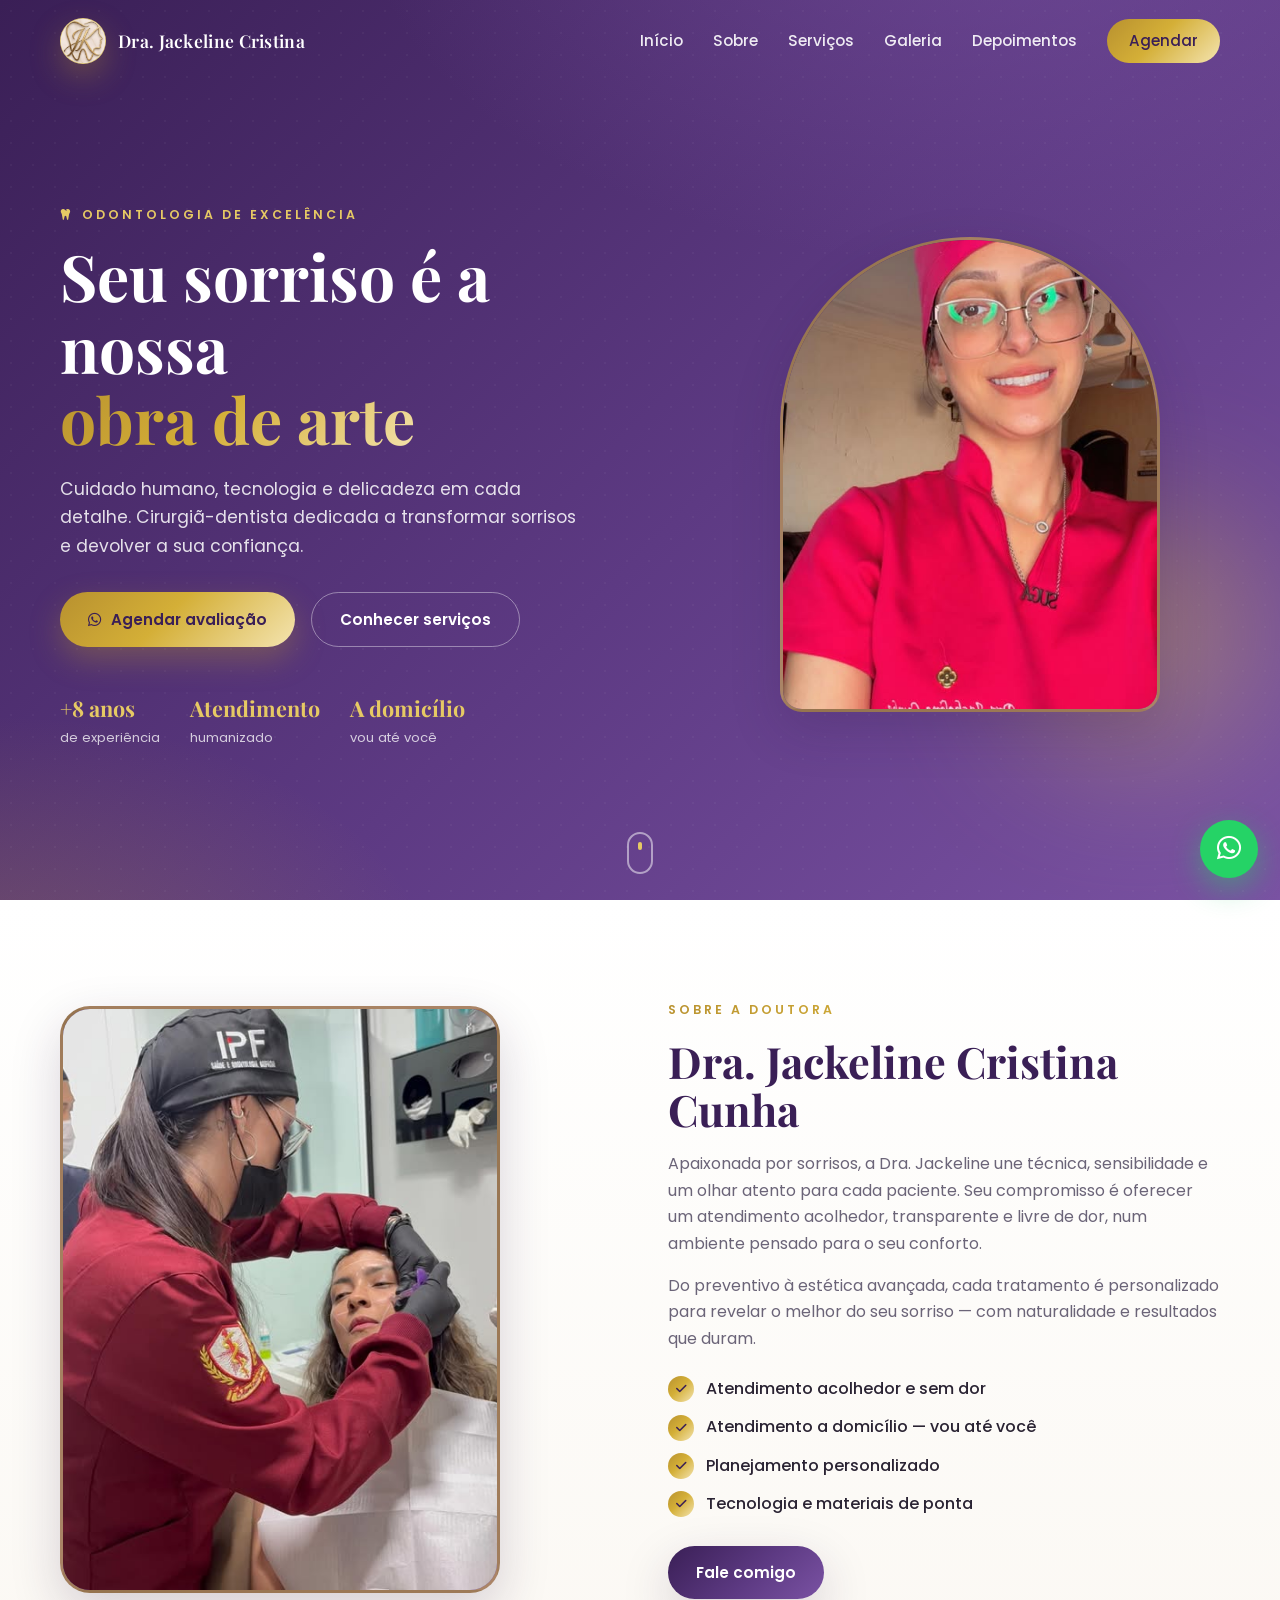
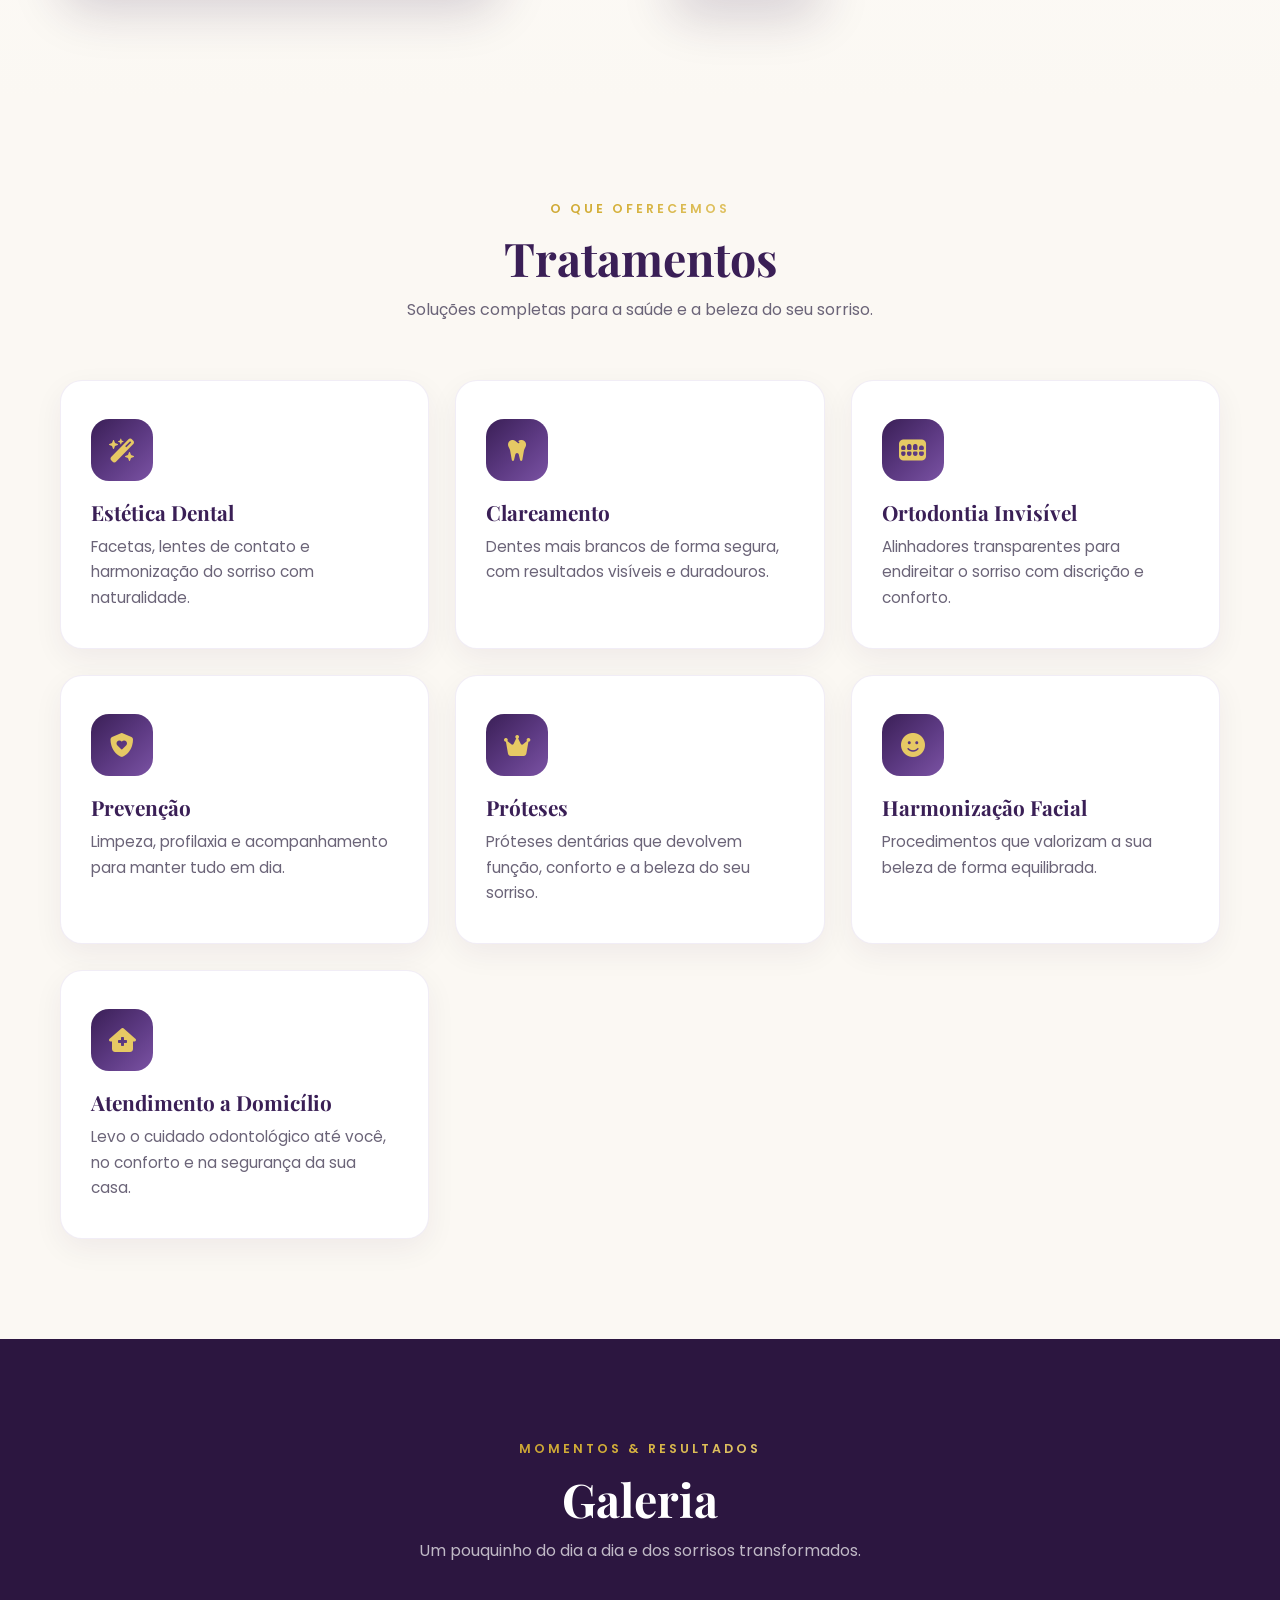
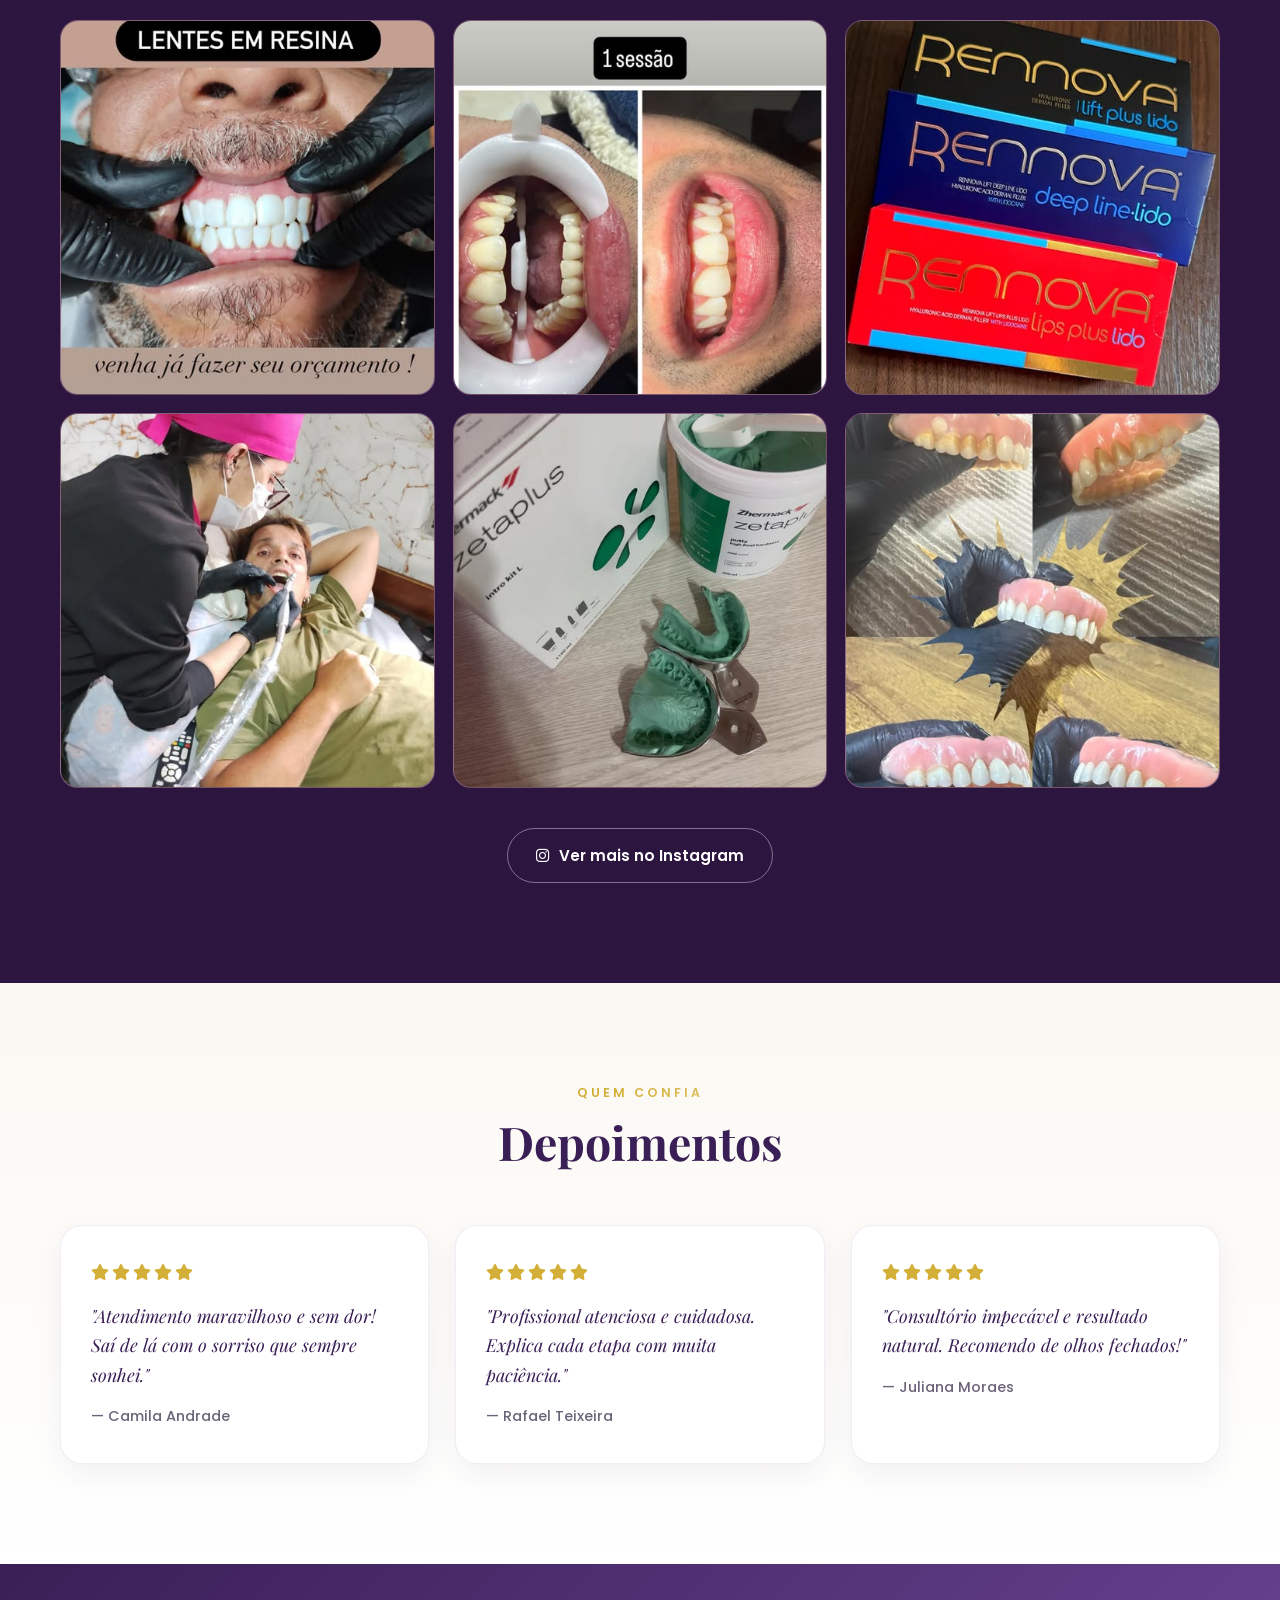
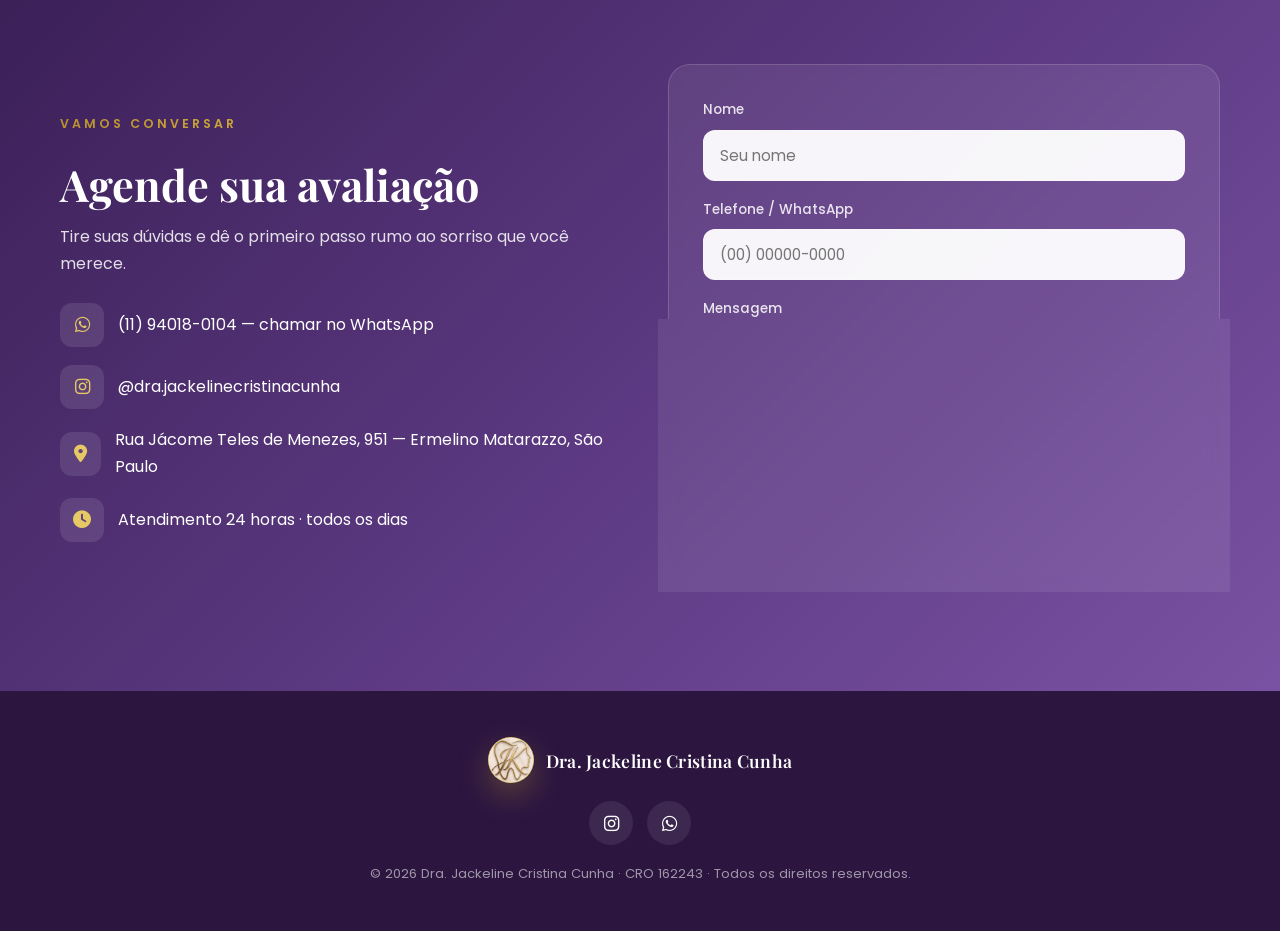
==== index.html @ 2359f809 "Adiciona atendimento a domicilio (topo, sobre e servicos)" ====
<!DOCTYPE html>
<html lang="pt-BR">
<head>
  <meta charset="UTF-8" />
  <meta name="viewport" content="width=device-width, initial-scale=1.0" />
  <title>Dra. Jackeline Cristina Cunha | Odontologia</title>
  <meta name="description" content="Dra. Jackeline Cristina Cunha — Odontologia com cuidado, precisão e um sorriso que transforma. Agende sua avaliação." />
  <meta name="theme-color" content="#4a2b6b" />

  <!-- Open Graph -->
  <meta property="og:title" content="Dra. Jackeline Cristina Cunha | Odontologia" />
  <meta property="og:description" content="Odontologia com cuidado, precisão e um sorriso que transforma." />
  <meta property="og:type" content="website" />
  <meta property="og:image" content="assets/img/dra.jpg" />

  <link rel="preconnect" href="https://fonts.googleapis.com" />
  <link rel="preconnect" href="https://fonts.gstatic.com" crossorigin />
  <link href="https://fonts.googleapis.com/css2?family=Cormorant+Garamond:wght@500;600;700&family=Playfair+Display:wght@500;600;700;800&family=Poppins:wght@300;400;500;600&display=swap" rel="stylesheet" />
  <link rel="stylesheet" href="https://cdnjs.cloudflare.com/ajax/libs/font-awesome/6.5.1/css/all.min.css" />
  <link rel="stylesheet" href="css/styles.css" />
  <link rel="icon" href="assets/img/favicon.png" type="image/png" />
  <link rel="apple-touch-icon" href="assets/img/favicon.png" />
</head>
<body>

  <!-- ===== NAVBAR ===== -->
  <header class="navbar" id="navbar">
    <div class="container nav-inner">
      <a href="#inicio" class="brand">
        <span class="brand-mark"><img src="assets/img/logo-jk.png" alt="Logo JK Odontologia" /></span>
        <span class="brand-text">Dra. Jackeline Cristina</span>
      </a>
      <nav class="nav-links" id="navLinks">
        <a href="#inicio">Início</a>
        <a href="#sobre">Sobre</a>
        <a href="#servicos">Serviços</a>
        <a href="#galeria">Galeria</a>
        <a href="#depoimentos">Depoimentos</a>
        <a href="#contato" class="nav-cta">Agendar</a>
      </nav>
      <button class="nav-toggle" id="navToggle" aria-label="Abrir menu">
        <span></span><span></span><span></span>
      </button>
    </div>
  </header>

  <!-- ===== HERO ===== -->
  <section class="hero" id="inicio">
    <div class="hero-bg"></div>
    <div class="container hero-inner">
      <div class="hero-content reveal">
        <p class="eyebrow"><i class="fa-solid fa-tooth"></i> Odontologia de excelência</p>
        <h1>Seu sorriso é a nossa<br /><span class="gold">obra de arte</span></h1>
        <p class="lead">
          Cuidado humano, tecnologia e delicadeza em cada detalhe.
          Cirurgiã-dentista dedicada a transformar sorrisos e devolver a sua confiança.
        </p>
        <div class="hero-actions">
          <a href="#contato" class="btn btn-gold"><i class="fa-brands fa-whatsapp"></i> Agendar avaliação</a>
          <a href="#servicos" class="btn btn-ghost">Conhecer serviços</a>
        </div>
        <div class="hero-badges">
          <div><strong>+8 anos</strong><span>de experiência</span></div>
          <div><strong>Atendimento</strong><span>humanizado</span></div>
          <div><strong>A domicílio</strong><span>vou até você</span></div>
        </div>
      </div>
      <div class="hero-photo reveal">
        <div class="photo-frame">
          <img src="assets/img/dra.jpg" alt="Dra. Jackeline Cristina Cunha" onerror="this.classList.add('img-missing')" />
        </div>
        <div class="hero-glow"></div>
      </div>
    </div>
    <a href="#sobre" class="scroll-hint" aria-label="Rolar para baixo"><span></span></a>
  </section>

  <!-- ===== SOBRE ===== -->
  <section class="section sobre" id="sobre">
    <div class="container grid-2">
      <div class="sobre-img reveal">
        <div class="photo-frame tall">
          <img src="assets/img/sobre.jpg" alt="Dra. Jackeline no consultório" onerror="this.classList.add('img-missing')" />
        </div>
      </div>
      <div class="sobre-text reveal">
        <p class="eyebrow gold">Sobre a doutora</p>
        <h2>Dra. Jackeline Cristina Cunha</h2>
        <p>
          Apaixonada por sorrisos, a Dra. Jackeline une técnica, sensibilidade e um
          olhar atento para cada paciente. Seu compromisso é oferecer um atendimento
          acolhedor, transparente e livre de dor, num ambiente pensado para o seu conforto.
        </p>
        <p>
          Do preventivo à estética avançada, cada tratamento é personalizado para
          revelar o melhor do seu sorriso — com naturalidade e resultados que duram.
        </p>
        <ul class="check-list">
          <li><i class="fa-solid fa-check"></i> Atendimento acolhedor e sem dor</li>
          <li><i class="fa-solid fa-check"></i> Atendimento a domicílio — vou até você</li>
          <li><i class="fa-solid fa-check"></i> Planejamento personalizado</li>
          <li><i class="fa-solid fa-check"></i> Tecnologia e materiais de ponta</li>
        </ul>
        <a href="#contato" class="btn btn-purple">Fale comigo</a>
      </div>
    </div>
  </section>

  <!-- ===== SERVIÇOS ===== -->
  <section class="section servicos" id="servicos">
    <div class="container">
      <div class="section-head reveal">
        <p class="eyebrow gold">O que oferecemos</p>
        <h2>Tratamentos</h2>
        <p class="section-sub">Soluções completas para a saúde e a beleza do seu sorriso.</p>
      </div>
      <div class="cards">
        <article class="card reveal">
          <div class="card-icon"><i class="fa-solid fa-wand-magic-sparkles"></i></div>
          <h3>Estética Dental</h3>
          <p>Facetas, lentes de contato e harmonização do sorriso com naturalidade.</p>
        </article>
        <article class="card reveal">
          <div class="card-icon"><i class="fa-solid fa-tooth"></i></div>
          <h3>Clareamento</h3>
          <p>Dentes mais brancos de forma segura, com resultados visíveis e duradouros.</p>
        </article>
        <article class="card reveal">
          <div class="card-icon"><i class="fa-solid fa-teeth"></i></div>
          <h3>Ortodontia Invisível</h3>
          <p>Alinhadores transparentes para endireitar o sorriso com discrição e conforto.</p>
        </article>
        <article class="card reveal">
          <div class="card-icon"><i class="fa-solid fa-shield-heart"></i></div>
          <h3>Prevenção</h3>
          <p>Limpeza, profilaxia e acompanhamento para manter tudo em dia.</p>
        </article>
        <article class="card reveal">
          <div class="card-icon"><i class="fa-solid fa-crown"></i></div>
          <h3>Próteses</h3>
          <p>Próteses dentárias que devolvem função, conforto e a beleza do seu sorriso.</p>
        </article>
        <article class="card reveal">
          <div class="card-icon"><i class="fa-solid fa-face-smile"></i></div>
          <h3>Harmonização Facial</h3>
          <p>Procedimentos que valorizam a sua beleza de forma equilibrada.</p>
        </article>
        <article class="card reveal">
          <div class="card-icon"><i class="fa-solid fa-house-medical"></i></div>
          <h3>Atendimento a Domicílio</h3>
          <p>Levo o cuidado odontológico até você, no conforto e na segurança da sua casa.</p>
        </article>
      </div>
    </div>
  </section>

  <!-- ===== GALERIA ===== -->
  <section class="section galeria" id="galeria">
    <div class="container">
      <div class="section-head reveal">
        <p class="eyebrow gold">Momentos & resultados</p>
        <h2>Galeria</h2>
        <p class="section-sub">Um pouquinho do dia a dia e dos sorrisos transformados.</p>
      </div>
      <div class="gallery">
        <figure class="reveal"><img src="assets/img/galeria-1.jpg" alt="Foto 1" onerror="this.classList.add('img-missing')" /></figure>
        <figure class="reveal"><img src="assets/img/galeria-2.jpg" alt="Foto 2" onerror="this.classList.add('img-missing')" /></figure>
        <figure class="reveal"><img src="assets/img/galeria-3.jpg" alt="Foto 3" onerror="this.classList.add('img-missing')" /></figure>
        <figure class="reveal"><img src="assets/img/galeria-4.jpg" alt="Foto 4" onerror="this.classList.add('img-missing')" /></figure>
        <figure class="reveal"><img src="assets/img/galeria-5.jpg" alt="Foto 5" onerror="this.classList.add('img-missing')" /></figure>
        <figure class="reveal"><img src="assets/img/galeria-6.jpg" alt="Foto 6" onerror="this.classList.add('img-missing')" /></figure>
      </div>
      <div class="galeria-cta reveal">
        <a href="https://www.instagram.com/dra.jackelinecristinacunha/" target="_blank" rel="noopener" class="btn btn-ghost">
          <i class="fa-brands fa-instagram"></i> Ver mais no Instagram
        </a>
      </div>
    </div>
  </section>

  <!-- ===== DEPOIMENTOS ===== -->
  <section class="section depoimentos" id="depoimentos">
    <div class="container">
      <div class="section-head reveal">
        <p class="eyebrow gold">Quem confia</p>
        <h2>Depoimentos</h2>
      </div>
      <div class="cards">
        <blockquote class="quote reveal">
          <div class="stars"><i class="fa-solid fa-star"></i><i class="fa-solid fa-star"></i><i class="fa-solid fa-star"></i><i class="fa-solid fa-star"></i><i class="fa-solid fa-star"></i></div>
          <p>"Atendimento maravilhoso e sem dor! Saí de lá com o sorriso que sempre sonhei."</p>
          <footer>— Camila Andrade</footer>
        </blockquote>
        <blockquote class="quote reveal">
          <div class="stars"><i class="fa-solid fa-star"></i><i class="fa-solid fa-star"></i><i class="fa-solid fa-star"></i><i class="fa-solid fa-star"></i><i class="fa-solid fa-star"></i></div>
          <p>"Profissional atenciosa e cuidadosa. Explica cada etapa com muita paciência."</p>
          <footer>— Rafael Teixeira</footer>
        </blockquote>
        <blockquote class="quote reveal">
          <div class="stars"><i class="fa-solid fa-star"></i><i class="fa-solid fa-star"></i><i class="fa-solid fa-star"></i><i class="fa-solid fa-star"></i><i class="fa-solid fa-star"></i></div>
          <p>"Consultório impecável e resultado natural. Recomendo de olhos fechados!"</p>
          <footer>— Juliana Moraes</footer>
        </blockquote>
      </div>
    </div>
  </section>

  <!-- ===== CONTATO ===== -->
  <section class="section contato" id="contato">
    <div class="container grid-2">
      <div class="contato-text reveal">
        <p class="eyebrow gold">Vamos conversar</p>
        <h2>Agende sua avaliação</h2>
        <p>Tire suas dúvidas e dê o primeiro passo rumo ao sorriso que você merece.</p>
        <ul class="contact-list">
          <li>
            <i class="fa-brands fa-whatsapp"></i>
            <a href="https://wa.me/5511940180104?text=Ol%C3%A1%2C%20gostaria%20de%20agendar%20uma%20avalia%C3%A7%C3%A3o" target="_blank" rel="noopener">(11) 94018-0104 — chamar no WhatsApp</a>
          </li>
          <li>
            <i class="fa-brands fa-instagram"></i>
            <a href="https://www.instagram.com/dra.jackelinecristinacunha/" target="_blank" rel="noopener">@dra.jackelinecristinacunha</a>
          </li>
          <li>
            <i class="fa-solid fa-location-dot"></i>
            <a href="https://www.google.com/maps/search/?api=1&query=Rua+J%C3%A1come+Teles+de+Menezes+951+Ermelino+Matarazzo+S%C3%A3o+Paulo" target="_blank" rel="noopener">Rua Jácome Teles de Menezes, 951 — Ermelino Matarazzo, São Paulo</a>
          </li>
          <li>
            <i class="fa-solid fa-clock"></i>
            <span>Atendimento 24 horas · todos os dias</span>
          </li>
        </ul>
      </div>
      <form class="contato-form reveal" id="waForm" data-phone="5511940180104">
        <div class="field">
          <label for="nome">Nome</label>
          <input type="text" id="nome" name="nome" placeholder="Seu nome" required />
        </div>
        <div class="field">
          <label for="telefone">Telefone / WhatsApp</label>
          <input type="tel" id="telefone" name="telefone" placeholder="(00) 00000-0000" required />
        </div>
        <div class="field">
          <label for="mensagem">Mensagem</label>
          <textarea id="mensagem" name="mensagem" rows="4" placeholder="Como posso te ajudar?"></textarea>
        </div>
        <button type="submit" class="btn btn-gold full"><i class="fa-brands fa-whatsapp"></i> Enviar pelo WhatsApp</button>
        <p class="form-hint">Ao enviar, sua mensagem abre direto no WhatsApp da doutora.</p>
      </form>
    </div>
  </section>

  <!-- ===== FOOTER ===== -->
  <footer class="footer">
    <div class="container footer-inner">
      <div class="brand">
        <span class="brand-mark"><img src="assets/img/logo-jk.png" alt="Logo JK Odontologia" /></span>
        <span class="brand-text">Dra. Jackeline Cristina Cunha</span>
      </div>
      <div class="social">
        <a href="https://www.instagram.com/dra.jackelinecristinacunha/" target="_blank" rel="noopener" aria-label="Instagram"><i class="fa-brands fa-instagram"></i></a>
        <a href="https://wa.me/5511940180104" target="_blank" rel="noopener" aria-label="WhatsApp"><i class="fa-brands fa-whatsapp"></i></a>
      </div>
      <p class="copy">© <span id="year"></span> Dra. Jackeline Cristina Cunha · CRO 162243 · Todos os direitos reservados.</p>
    </div>
  </footer>

  <!-- WhatsApp flutuante -->
  <a href="https://wa.me/5511940180104?text=Ol%C3%A1%2C%20gostaria%20de%20agendar%20uma%20avalia%C3%A7%C3%A3o" class="whats-float" target="_blank" rel="noopener" aria-label="Falar no WhatsApp">
    <i class="fa-brands fa-whatsapp"></i>
  </a>

  <script src="js/main.js"></script>
</body>
</html>
---- css/styles.css ----
/* ===== VARIÁVEIS / TEMA ===== */
:root {
  --purple-900: #2c1640;
  --purple-800: #3a1f56;
  --purple-700: #4a2b6b;
  --purple-600: #5d3a83;
  --purple-500: #7a52a3;
  --purple-300: #b79bd6;
  --gold-600: #b8912f;
  --gold-500: #d4af37;
  --gold-400: #e6c964;
  --gold-200: #f4e4b0;
  --cream: #fbf8f3;
  --ink: #2a2333;
  --muted: #6b6478;
  --white: #ffffff;

  --grad-purple: linear-gradient(135deg, #3a1f56 0%, #5d3a83 55%, #7a52a3 100%);
  --grad-gold: linear-gradient(135deg, #b8912f 0%, #d4af37 45%, #f4e4b0 100%);
  --shadow-soft: 0 18px 50px rgba(44, 22, 64, 0.18);
  --shadow-gold: 0 12px 30px rgba(184, 145, 47, 0.35);
  --radius: 22px;
  --maxw: 1160px;
  --font-head: "Playfair Display", "Cormorant Garamond", serif;
  --font-body: "Poppins", system-ui, sans-serif;
}

* { margin: 0; padding: 0; box-sizing: border-box; }
html { scroll-behavior: smooth; }
body {
  font-family: var(--font-body);
  color: var(--ink);
  background: var(--cream);
  line-height: 1.65;
  overflow-x: hidden;
}
img { max-width: 100%; display: block; }
a { text-decoration: none; color: inherit; }
ul { list-style: none; }

.container { width: min(92%, var(--maxw)); margin-inline: auto; }

h1, h2, h3 { font-family: var(--font-head); line-height: 1.12; font-weight: 700; }

.eyebrow {
  text-transform: uppercase;
  letter-spacing: 3px;
  font-size: 0.78rem;
  font-weight: 600;
  color: var(--purple-500);
  margin-bottom: 14px;
}
.eyebrow.gold { color: var(--gold-600); }
.gold {
  background: var(--grad-gold);
  -webkit-background-clip: text;
  background-clip: text;
  -webkit-text-fill-color: transparent;
}

/* ===== BOTÕES ===== */
.btn {
  display: inline-flex;
  align-items: center;
  gap: 10px;
  padding: 14px 28px;
  border-radius: 999px;
  font-weight: 600;
  font-size: 0.95rem;
  cursor: pointer;
  border: none;
  transition: transform .25s ease, box-shadow .25s ease, background .25s ease;
}
.btn:hover { transform: translateY(-3px); }
.btn-gold { background: var(--grad-gold); color: #3a1f56; box-shadow: var(--shadow-gold); }
.btn-gold:hover { box-shadow: 0 16px 38px rgba(184,145,47,.5); }
.btn-purple { background: var(--grad-purple); color: #fff; box-shadow: var(--shadow-soft); }
.btn-ghost {
  background: transparent;
  color: var(--purple-700);
  border: 1.5px solid var(--purple-300);
}
.btn-ghost:hover { background: var(--purple-700); color: #fff; border-color: var(--purple-700); }
.btn.full { width: 100%; justify-content: center; }

/* ===== NAVBAR ===== */
.navbar {
  position: fixed;
  inset: 0 0 auto 0;
  z-index: 100;
  padding: 18px 0;
  transition: background .3s ease, padding .3s ease, box-shadow .3s ease;
}
.navbar.scrolled {
  background: rgba(44, 22, 64, 0.92);
  backdrop-filter: blur(10px);
  padding: 12px 0;
  box-shadow: 0 8px 30px rgba(0,0,0,.18);
}
.nav-inner { display: flex; align-items: center; justify-content: space-between; }
.brand { display: flex; align-items: center; gap: 12px; color: #fff; }
.brand-mark {
  display: grid; place-items: center;
  width: 46px; height: 46px;
  border-radius: 50%;
  overflow: hidden;
  background: var(--cream);
  border: 1.5px solid rgba(212, 175, 55, 0.6);
  box-shadow: var(--shadow-gold);
}
.brand-mark img { width: 100%; height: 100%; object-fit: cover; }
.brand-text { font-family: var(--font-head); font-weight: 600; font-size: 1.1rem; letter-spacing: .3px; }
.nav-links { display: flex; align-items: center; gap: 30px; }
.nav-links a { color: rgba(255,255,255,.9); font-weight: 500; font-size: .95rem; position: relative; }
.nav-links a:not(.nav-cta)::after {
  content: ""; position: absolute; left: 0; bottom: -6px;
  width: 0; height: 2px; background: var(--grad-gold); transition: width .3s ease;
}
.nav-links a:not(.nav-cta):hover::after { width: 100%; }
.nav-cta {
  background: var(--grad-gold);
  color: var(--purple-800) !important;
  padding: 9px 22px; border-radius: 999px; font-weight: 600;
}
.nav-toggle { display: none; flex-direction: column; gap: 5px; background: none; border: none; cursor: pointer; }
.nav-toggle span { width: 26px; height: 2px; background: #fff; border-radius: 2px; transition: .3s; }

/* ===== HERO ===== */
.hero {
  position: relative;
  min-height: 100vh;
  display: flex;
  align-items: center;
  padding: 130px 0 80px;
  overflow: hidden;
}
.hero-bg {
  position: absolute; inset: 0; z-index: -2;
  background:
    radial-gradient(1100px 600px at 80% -10%, rgba(122,82,163,.55), transparent 60%),
    radial-gradient(800px 500px at 0% 110%, rgba(212,175,55,.22), transparent 55%),
    var(--grad-purple);
}
.hero-bg::after {
  content: ""; position: absolute; inset: 0;
  background-image: radial-gradient(rgba(255,255,255,.06) 1px, transparent 1px);
  background-size: 22px 22px;
  opacity: .6;
}
.hero-inner { display: grid; grid-template-columns: 1.1fr .9fr; gap: 50px; align-items: center; }
.hero-content { color: #fff; }
.hero-content .eyebrow { color: var(--gold-400); display: inline-flex; align-items: center; gap: 8px; }
.hero h1 { font-size: clamp(2.4rem, 5vw, 4rem); margin-bottom: 20px; }
.lead { color: rgba(255,255,255,.85); font-size: 1.08rem; max-width: 520px; margin-bottom: 32px; }
.hero-actions { display: flex; flex-wrap: wrap; gap: 16px; margin-bottom: 44px; }
.hero-actions .btn-ghost { color: #fff; border-color: rgba(255,255,255,.4); }
.hero-actions .btn-ghost:hover { background: #fff; color: var(--purple-700); }
.hero-badges { display: flex; gap: 30px; flex-wrap: wrap; }
.hero-badges div { display: flex; flex-direction: column; }
.hero-badges strong { font-family: var(--font-head); font-size: 1.35rem; color: var(--gold-400); }
.hero-badges span { font-size: .82rem; color: rgba(255,255,255,.75); }

.hero-photo { position: relative; display: grid; place-items: center; }
.photo-frame {
  position: relative;
  width: 100%;
  max-width: 380px;
  aspect-ratio: 4 / 5;
  border-radius: 260px 260px 30px 30px;
  overflow: hidden;
  border: 3px solid rgba(212,175,55,.55);
  box-shadow: var(--shadow-soft);
  background: linear-gradient(135deg, #4a2b6b, #7a52a3);
}
.photo-frame.tall { aspect-ratio: 3 / 4; border-radius: 30px; max-width: 440px; }
.photo-frame img { width: 100%; height: 100%; object-fit: cover; }
.hero-glow {
  position: absolute; inset: auto -30px -30px auto;
  width: 220px; height: 220px; border-radius: 50%;
  background: var(--grad-gold); filter: blur(80px); opacity: .5; z-index: -1;
}

/* imagem faltando -> mostra fundo elegante */
.img-missing { opacity: 0; }

.scroll-hint {
  position: absolute; bottom: 26px; left: 50%; transform: translateX(-50%);
  width: 26px; height: 42px; border: 2px solid rgba(255,255,255,.5); border-radius: 14px;
}
.scroll-hint span {
  position: absolute; top: 8px; left: 50%; transform: translateX(-50%);
  width: 4px; height: 8px; background: var(--gold-400); border-radius: 2px;
  animation: scroll 1.6s infinite;
}
@keyframes scroll { 0% { opacity: 0; top: 8px; } 40% { opacity: 1; } 80% { opacity: 0; top: 24px; } }

/* ===== SEÇÕES ===== */
.section { padding: 100px 0; }
.section-head { text-align: center; max-width: 640px; margin: 0 auto 56px; }
.section-head h2 { font-size: clamp(2rem, 4vw, 2.9rem); color: var(--purple-800); }
.section-sub { color: var(--muted); margin-top: 12px; }
.grid-2 { display: grid; grid-template-columns: 1fr 1fr; gap: 56px; align-items: center; }

/* ===== SOBRE ===== */
.sobre { background: linear-gradient(180deg, #fff 0%, var(--cream) 100%); }
.sobre-text h2 { font-size: clamp(1.9rem, 3.5vw, 2.7rem); color: var(--purple-800); margin-bottom: 18px; }
.sobre-text p { color: var(--muted); margin-bottom: 16px; }
.check-list { margin: 24px 0 28px; display: grid; gap: 12px; }
.check-list li { display: flex; align-items: center; gap: 12px; font-weight: 500; color: var(--ink); }
.check-list i {
  display: grid; place-items: center; width: 26px; height: 26px; border-radius: 50%;
  background: var(--grad-gold); color: var(--purple-800); font-size: .75rem;
}

/* ===== CARDS ===== */
.cards { display: grid; grid-template-columns: repeat(3, 1fr); gap: 26px; }
.card {
  background: #fff;
  border-radius: var(--radius);
  padding: 38px 30px;
  border: 1px solid rgba(122,82,163,.1);
  box-shadow: 0 10px 30px rgba(44,22,64,.06);
  transition: transform .3s ease, box-shadow .3s ease, border-color .3s ease;
}
.card:hover { transform: translateY(-8px); box-shadow: var(--shadow-soft); border-color: rgba(212,175,55,.4); }
.card-icon {
  display: grid; place-items: center; width: 62px; height: 62px; border-radius: 18px;
  background: var(--grad-purple); color: var(--gold-400); font-size: 1.5rem; margin-bottom: 20px;
}
.card h3 { color: var(--purple-800); font-size: 1.3rem; margin-bottom: 10px; }
.card p { color: var(--muted); font-size: .96rem; }

/* ===== GALERIA ===== */
.galeria { background: var(--purple-900); }
.galeria .section-head h2 { color: #fff; }
.galeria .section-sub { color: rgba(255,255,255,.7); }
.gallery { display: grid; grid-template-columns: repeat(3, 1fr); gap: 18px; }
.gallery figure {
  aspect-ratio: 1 / 1;
  border-radius: 18px;
  overflow: hidden;
  background: linear-gradient(135deg, #4a2b6b, #7a52a3);
  border: 1px solid rgba(212,175,55,.25);
  position: relative;
}
.gallery figure::after {
  content: "\f03e"; font-family: "Font Awesome 6 Free"; font-weight: 900;
  position: absolute; inset: 0; display: grid; place-items: center;
  color: rgba(255,255,255,.25); font-size: 2rem; z-index: 0;
}
.gallery img { width: 100%; height: 100%; object-fit: cover; position: relative; z-index: 1; transition: transform .5s ease; }
.gallery figure:hover img { transform: scale(1.08); }
.galeria-cta { text-align: center; margin-top: 40px; }
.galeria-cta .btn-ghost { color: #fff; border-color: rgba(255,255,255,.4); }
.galeria-cta .btn-ghost:hover { background: var(--grad-gold); color: var(--purple-800); border-color: transparent; }

/* ===== DEPOIMENTOS ===== */
.depoimentos { background: linear-gradient(180deg, var(--cream), #fff); }
.quote {
  background: #fff; border-radius: var(--radius); padding: 34px 30px;
  border: 1px solid rgba(122,82,163,.1); box-shadow: 0 10px 30px rgba(44,22,64,.06);
}
.quote .stars { color: var(--gold-500); margin-bottom: 14px; letter-spacing: 3px; }
.quote p { font-family: var(--font-head); font-size: 1.12rem; color: var(--purple-800); font-style: italic; margin-bottom: 16px; }
.quote footer { color: var(--muted); font-size: .9rem; font-weight: 500; }

/* ===== CONTATO ===== */
.contato { background: var(--grad-purple); color: #fff; }
.contato h2 { color: #fff; font-size: clamp(1.9rem, 3.5vw, 2.7rem); margin-bottom: 16px; }
.contato-text p { color: rgba(255,255,255,.85); margin-bottom: 26px; }
.contact-list { display: grid; gap: 18px; }
.contact-list li { display: flex; align-items: center; gap: 14px; }
.contact-list i {
  display: grid; place-items: center; width: 44px; height: 44px; border-radius: 12px;
  background: rgba(255,255,255,.1); color: var(--gold-400); font-size: 1.1rem;
}
.contact-list a:hover { color: var(--gold-400); }

.contato-form {
  background: rgba(255,255,255,.08);
  border: 1px solid rgba(255,255,255,.15);
  border-radius: var(--radius);
  padding: 34px;
  backdrop-filter: blur(6px);
}
.field { margin-bottom: 18px; }
.field label { display: block; font-size: .85rem; margin-bottom: 8px; color: rgba(255,255,255,.85); font-weight: 500; }
.field input, .field textarea {
  width: 100%; padding: 13px 16px; border-radius: 12px;
  border: 1px solid rgba(255,255,255,.2); background: rgba(255,255,255,.95);
  font-family: inherit; font-size: .95rem; color: var(--ink);
}
.field input:focus, .field textarea:focus { outline: 2px solid var(--gold-400); }
.form-hint { text-align: center; margin-top: 14px; font-size: .85rem; color: rgba(255,255,255,.7); }
.form-hint a { color: var(--gold-400); font-weight: 600; }

/* ===== FOOTER ===== */
.footer { background: var(--purple-900); color: rgba(255,255,255,.8); padding: 46px 0; }
.footer-inner { display: flex; flex-direction: column; align-items: center; gap: 18px; text-align: center; }
.social { display: flex; gap: 14px; }
.social a {
  display: grid; place-items: center; width: 44px; height: 44px; border-radius: 50%;
  background: rgba(255,255,255,.08); color: #fff; font-size: 1.1rem; transition: .3s;
}
.social a:hover { background: var(--grad-gold); color: var(--purple-800); transform: translateY(-3px); }
.copy { font-size: .82rem; color: rgba(255,255,255,.55); }

/* ===== WHATSAPP FLOAT ===== */
.whats-float {
  position: fixed; right: 22px; bottom: 22px; z-index: 90;
  width: 58px; height: 58px; border-radius: 50%;
  background: #25d366; color: #fff; display: grid; place-items: center;
  font-size: 1.7rem; box-shadow: 0 10px 30px rgba(37,211,102,.45);
  animation: pulse 2.4s infinite;
}
.whats-float:hover { transform: scale(1.08); }
@keyframes pulse { 0% { box-shadow: 0 0 0 0 rgba(37,211,102,.5); } 70% { box-shadow: 0 0 0 18px rgba(37,211,102,0); } 100% { box-shadow: 0 0 0 0 rgba(37,211,102,0); } }

/* ===== REVEAL ANIM ===== */
.reveal { opacity: 0; transform: translateY(34px); transition: opacity .8s ease, transform .8s ease; }
.reveal.visible { opacity: 1; transform: none; }

/* ===== RESPONSIVO ===== */
@media (max-width: 900px) {
  .hero-inner, .grid-2 { grid-template-columns: 1fr; }
  .hero-photo { order: -1; }
  .cards { grid-template-columns: 1fr 1fr; }
  .gallery { grid-template-columns: 1fr 1fr; }
  .nav-links {
    position: fixed; inset: 0 0 0 auto; width: min(78%, 320px);
    background: var(--purple-800); flex-direction: column; justify-content: center;
    gap: 26px; transform: translateX(100%); transition: transform .35s ease; padding: 40px;
  }
  .nav-links.open { transform: none; }
  .nav-toggle { display: flex; z-index: 101; }
  .nav-toggle.active span:nth-child(1) { transform: translateY(7px) rotate(45deg); }
  .nav-toggle.active span:nth-child(2) { opacity: 0; }
  .nav-toggle.active span:nth-child(3) { transform: translateY(-7px) rotate(-45deg); }
}
@media (max-width: 560px) {
  .section { padding: 72px 0; }
  .cards, .gallery { grid-template-columns: 1fr; }
  .hero-badges { gap: 20px; }
  .brand-text { font-size: .95rem; }
}
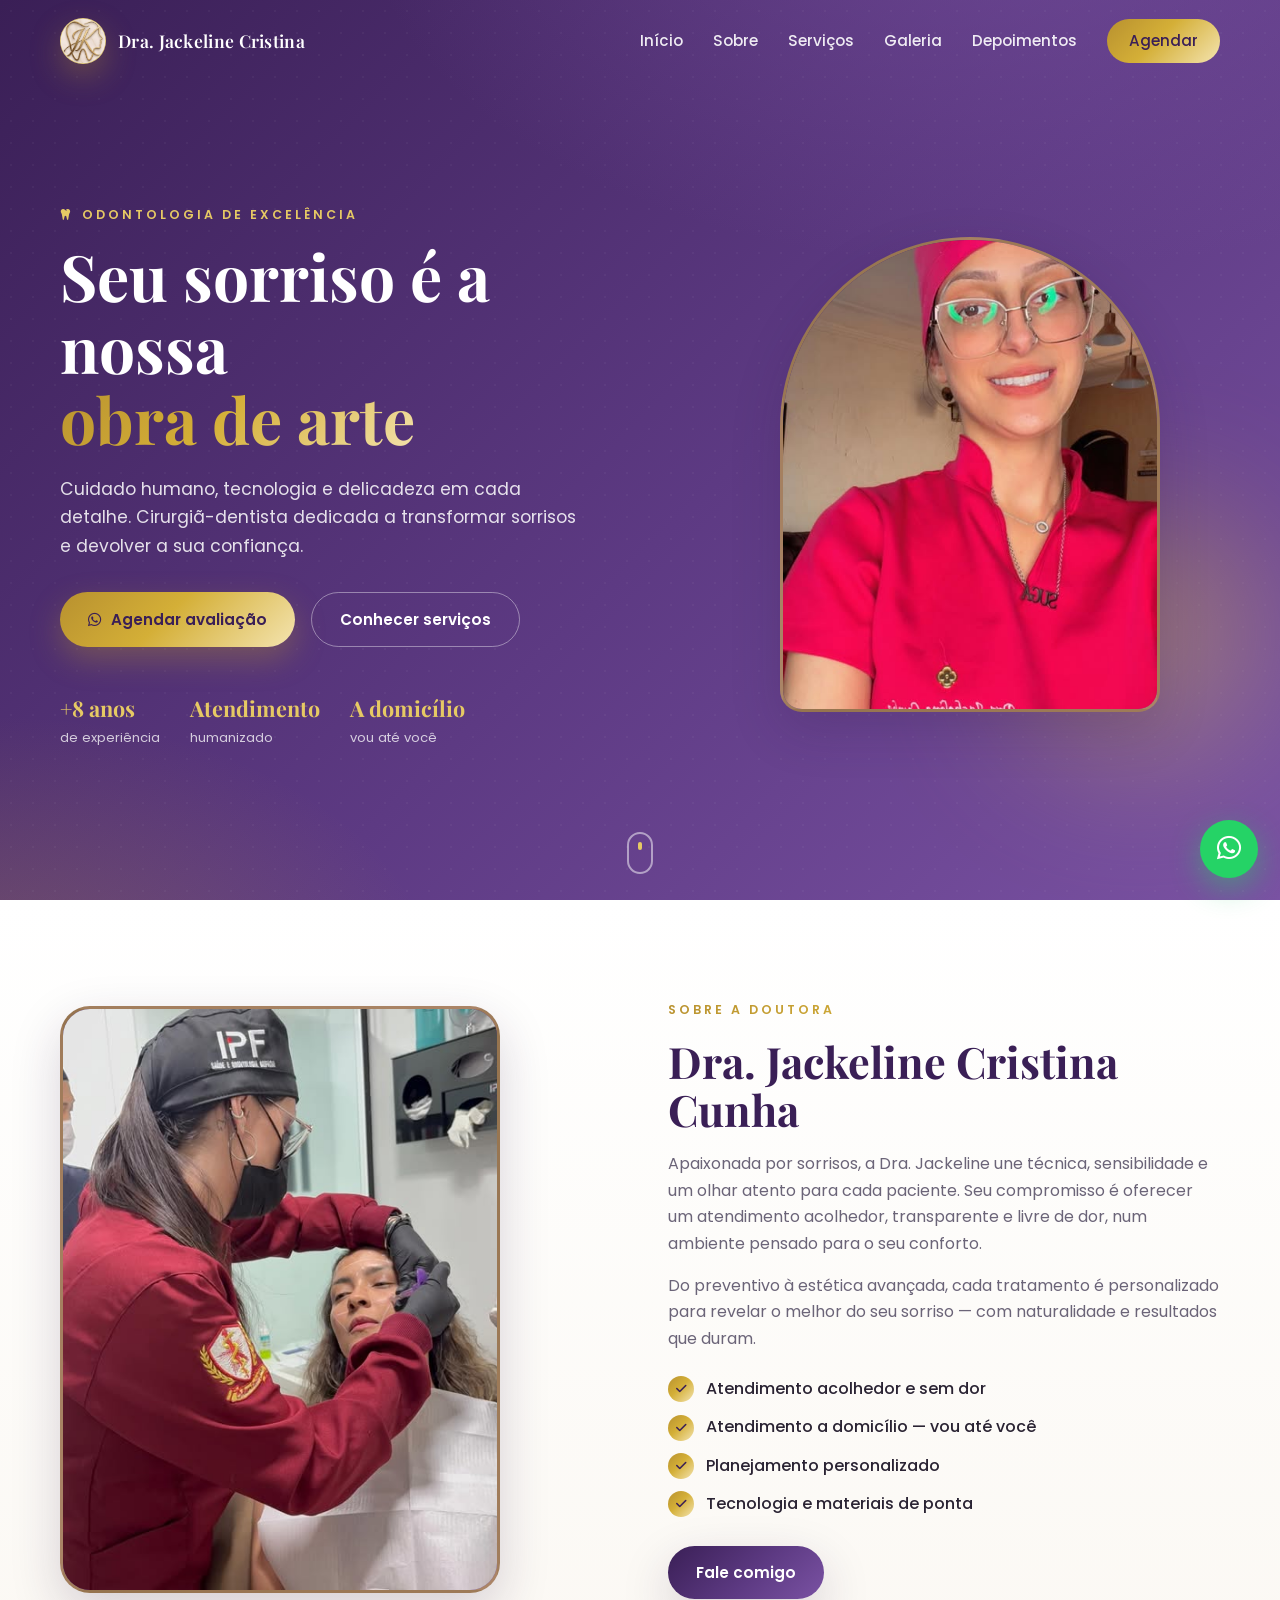
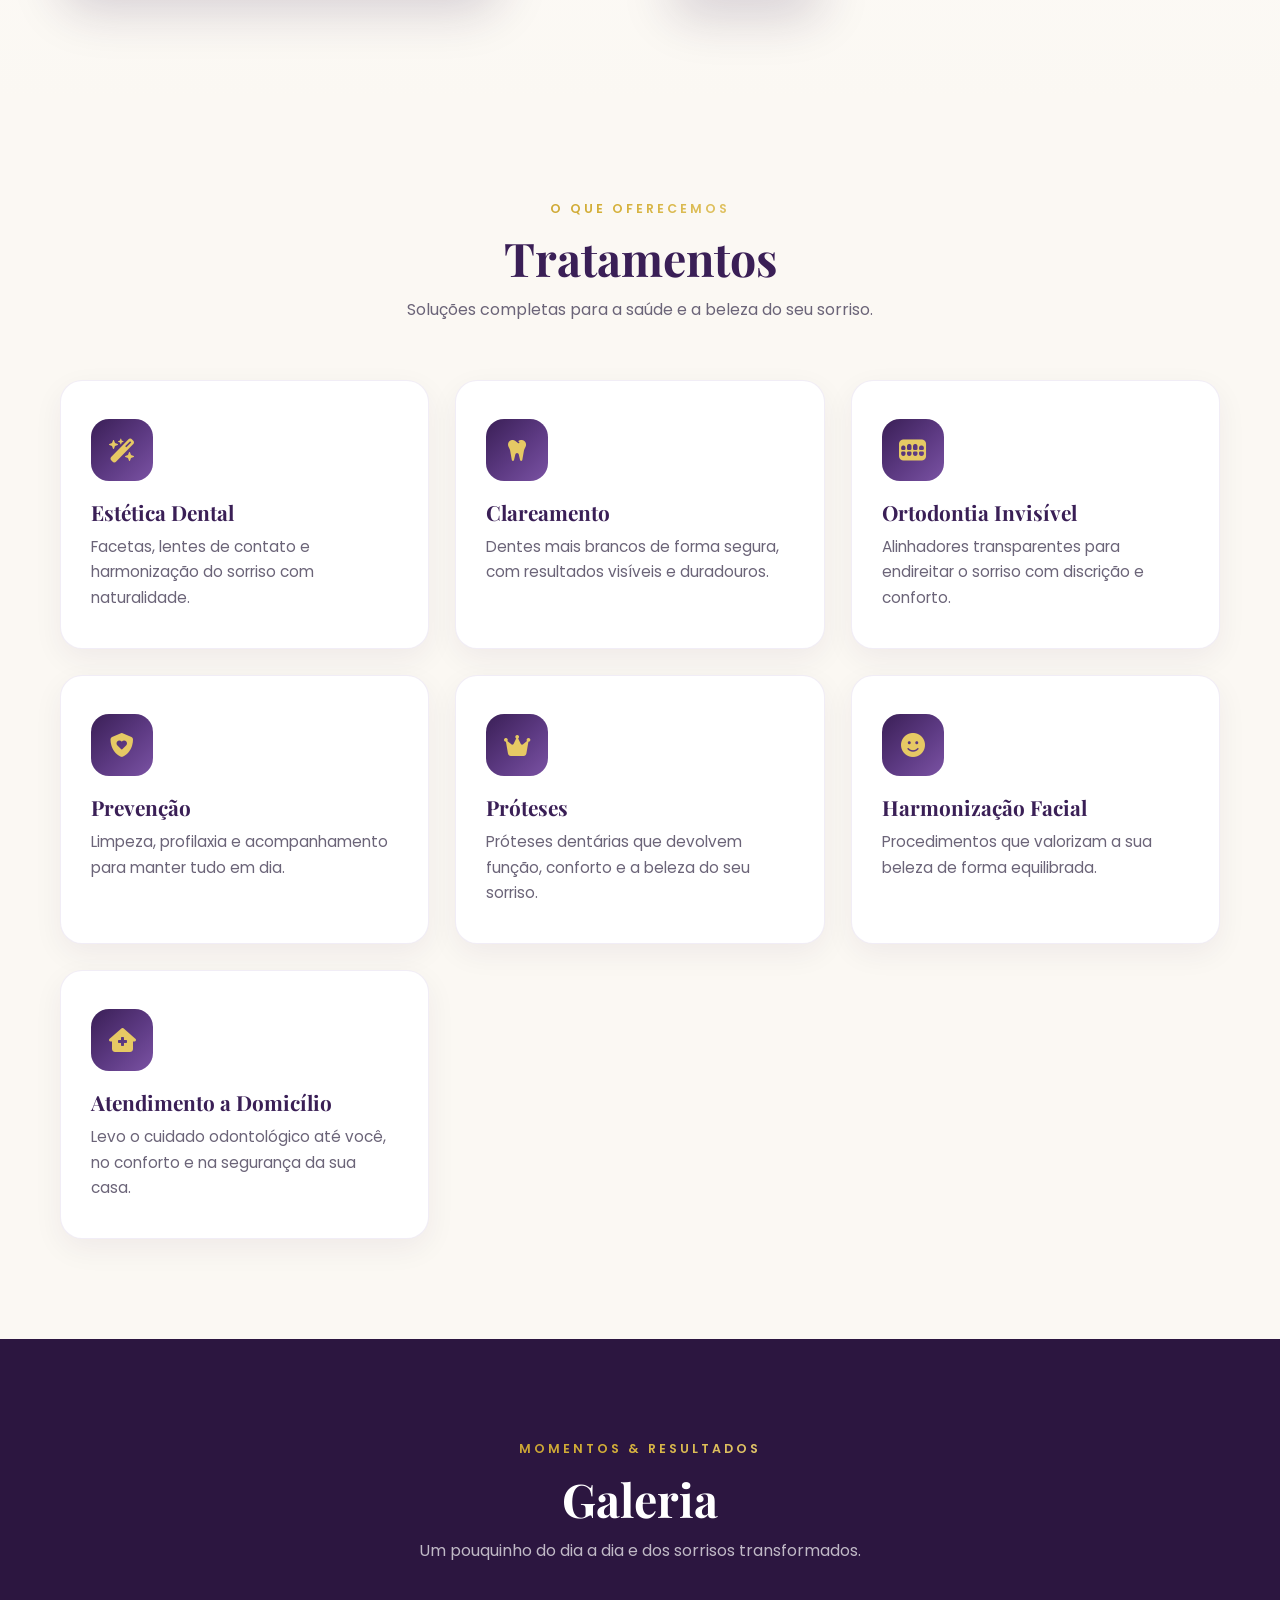
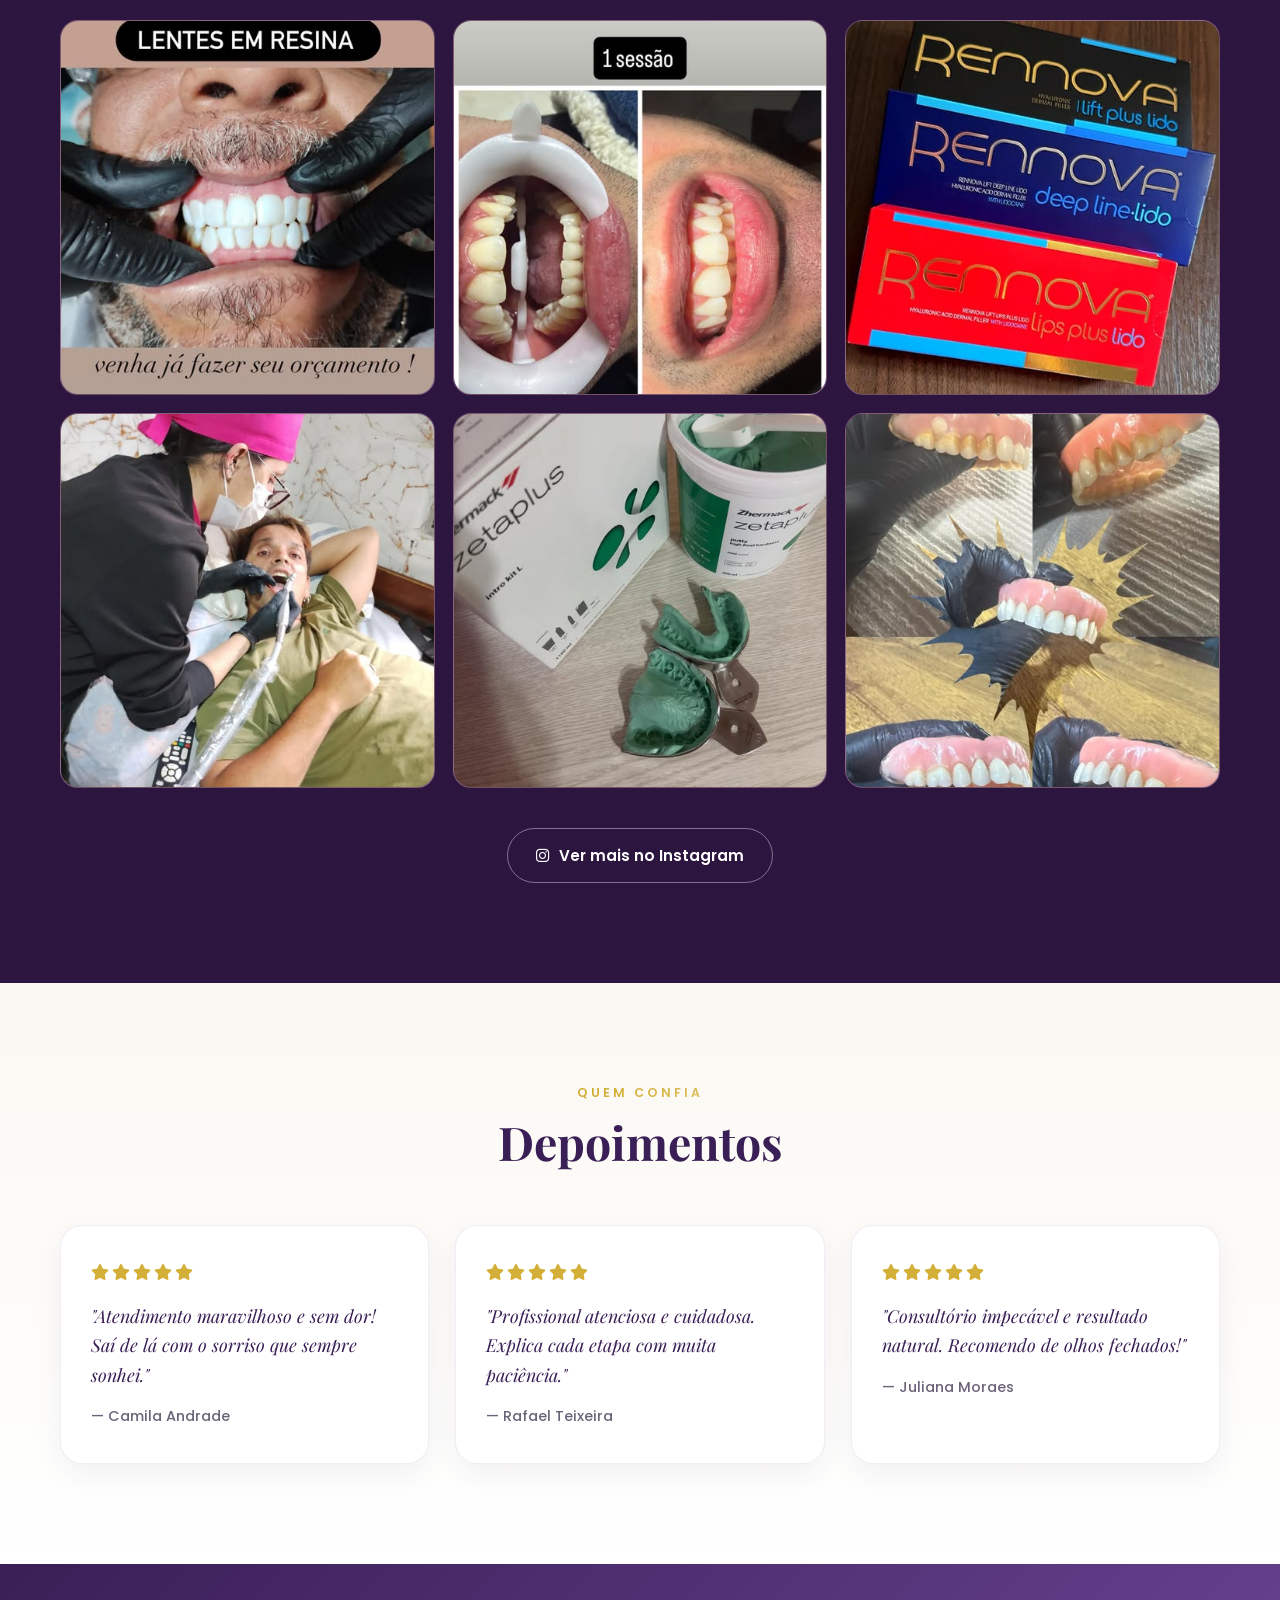
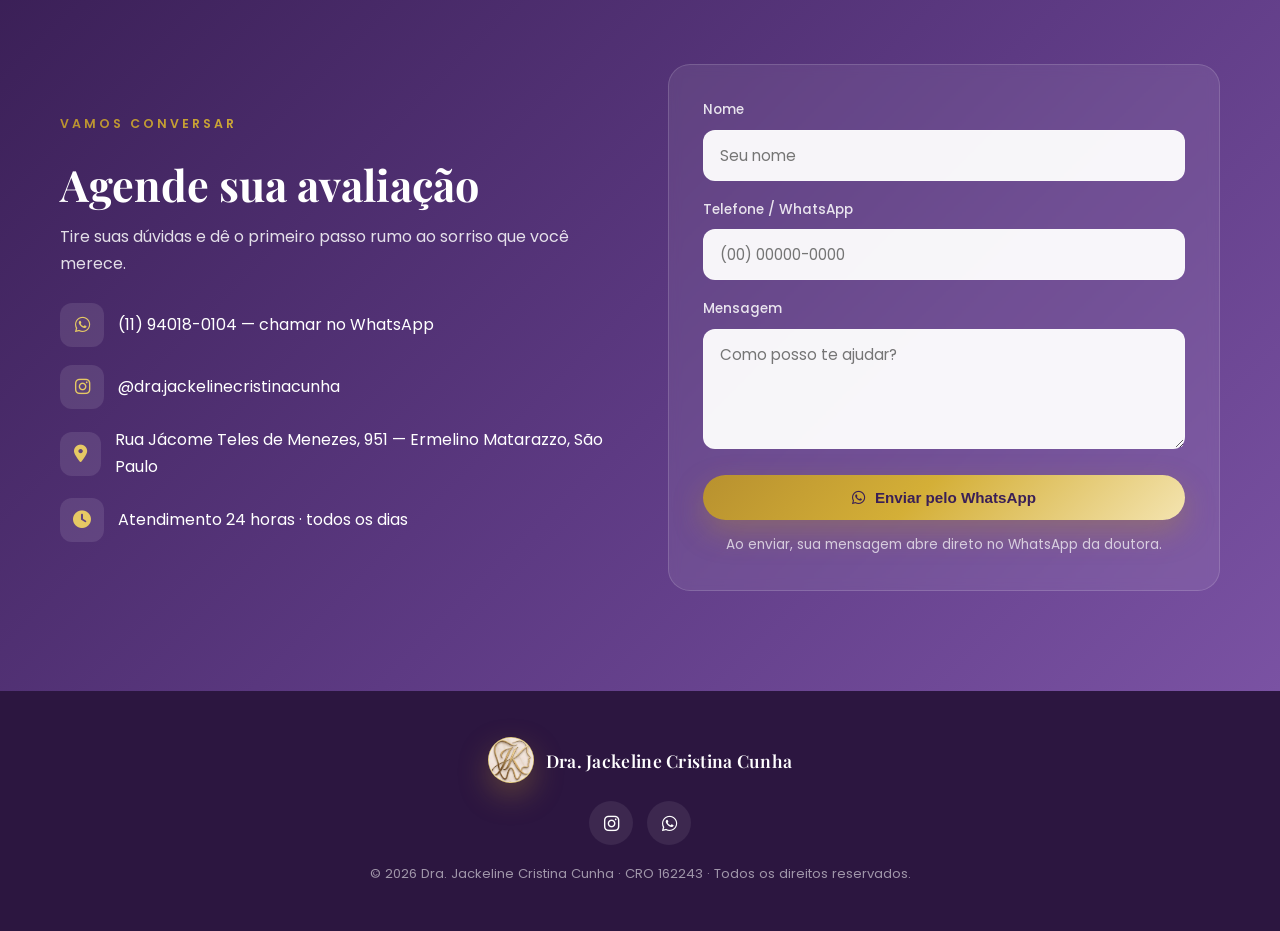
==== commit 2712fe4d: "SEO: meta tags locais, dados estruturados de dentista, sitemap e robots" ====
--- a/index.html
+++ b/index.html
@@ -3,15 +3,75 @@
 <head>
   <meta charset="UTF-8" />
   <meta name="viewport" content="width=device-width, initial-scale=1.0" />
-  <title>Dra. Jackeline Cristina Cunha | Odontologia</title>
-  <meta name="description" content="Dra. Jackeline Cristina Cunha — Odontologia com cuidado, precisão e um sorriso que transforma. Agende sua avaliação." />
+  <title>Dentista em Ermelino Matarazzo, SP | Dra. Jackeline Cunha - JK Odontologia</title>
+  <meta name="description" content="Dentista em Ermelino Matarazzo, São Paulo. Dra. Jackeline Cristina Cunha: estética dental, clareamento, ortodontia invisível, próteses e harmonização facial, com atendimento a domicílio e 24 horas. Agende pelo WhatsApp!" />
+  <meta name="keywords" content="dentista Ermelino Matarazzo, dentista São Paulo, dentista zona leste, dentista 24 horas, dentista a domicílio, clareamento dental, lentes de contato dental, ortodontia invisível, prótese dentária, harmonização facial, Dra. Jackeline Cunha, JK Odontologia" />
+  <meta name="author" content="Dra. Jackeline Cristina Cunha" />
+  <meta name="robots" content="index, follow, max-image-preview:large" />
   <meta name="theme-color" content="#4a2b6b" />
+  <link rel="canonical" href="https://drajackelinecunha.com.br/" />
+
+  <!-- Geo (SEO local) -->
+  <meta name="geo.region" content="BR-SP" />
+  <meta name="geo.placename" content="Ermelino Matarazzo, São Paulo" />
+  <meta name="geo.position" content="-23.4984138;-46.4912329" />
+  <meta name="ICBM" content="-23.4984138, -46.4912329" />
 
   <!-- Open Graph -->
-  <meta property="og:title" content="Dra. Jackeline Cristina Cunha | Odontologia" />
-  <meta property="og:description" content="Odontologia com cuidado, precisão e um sorriso que transforma." />
+  <meta property="og:title" content="Dentista em Ermelino Matarazzo, SP | Dra. Jackeline Cunha" />
+  <meta property="og:description" content="Estética dental, clareamento, ortodontia invisível, próteses e harmonização facial. Atendimento humanizado, a domicílio e 24h. Agende pelo WhatsApp!" />
   <meta property="og:type" content="website" />
-  <meta property="og:image" content="assets/img/dra.jpg" />
+  <meta property="og:url" content="https://drajackelinecunha.com.br/" />
+  <meta property="og:site_name" content="Dra. Jackeline Cristina Cunha - JK Odontologia" />
+  <meta property="og:locale" content="pt_BR" />
+  <meta property="og:image" content="https://drajackelinecunha.com.br/assets/img/dra.jpg" />
+  <meta name="twitter:card" content="summary_large_image" />
+  <meta name="twitter:title" content="Dentista em Ermelino Matarazzo, SP | Dra. Jackeline Cunha" />
+  <meta name="twitter:description" content="Odontologia estética e saúde bucal com atendimento humanizado, a domicílio e 24h em São Paulo." />
+  <meta name="twitter:image" content="https://drajackelinecunha.com.br/assets/img/dra.jpg" />
+
+  <!-- Dados estruturados: Dentista (SEO local) -->
+  <script type="application/ld+json">
+  {
+    "@context": "https://schema.org",
+    "@type": "Dentist",
+    "name": "Dra. Jackeline Cristina Cunha - JK Odontologia e Estética",
+    "image": "https://drajackelinecunha.com.br/assets/img/dra.jpg",
+    "logo": "https://drajackelinecunha.com.br/assets/img/logo-jk.png",
+    "@id": "https://drajackelinecunha.com.br/",
+    "url": "https://drajackelinecunha.com.br/",
+    "telephone": "+55-11-94018-0104",
+    "priceRange": "$$",
+    "currenciesAccepted": "BRL",
+    "medicalSpecialty": "Dentistry",
+    "address": {
+      "@type": "PostalAddress",
+      "streetAddress": "Rua Jácome Teles de Menezes, 951",
+      "addressLocality": "São Paulo",
+      "addressRegion": "SP",
+      "postalCode": "03801-120",
+      "addressCountry": "BR"
+    },
+    "areaServed": { "@type": "City", "name": "São Paulo" },
+    "geo": { "@type": "GeoCoordinates", "latitude": -23.4984138, "longitude": -46.4912329 },
+    "openingHoursSpecification": {
+      "@type": "OpeningHoursSpecification",
+      "dayOfWeek": ["Monday","Tuesday","Wednesday","Thursday","Friday","Saturday","Sunday"],
+      "opens": "00:00",
+      "closes": "23:59"
+    },
+    "sameAs": ["https://www.instagram.com/dra.jackelinecristinacunha/"],
+    "availableService": [
+      { "@type": "MedicalProcedure", "name": "Estética Dental" },
+      { "@type": "MedicalProcedure", "name": "Clareamento Dental" },
+      { "@type": "MedicalProcedure", "name": "Ortodontia Invisível" },
+      { "@type": "MedicalProcedure", "name": "Prevenção e Limpeza" },
+      { "@type": "MedicalProcedure", "name": "Próteses Dentárias" },
+      { "@type": "MedicalProcedure", "name": "Harmonização Facial" },
+      { "@type": "MedicalProcedure", "name": "Atendimento Odontológico a Domicílio" }
+    ]
+  }
+  </script>
 
   <link rel="preconnect" href="https://fonts.googleapis.com" />
   <link rel="preconnect" href="https://fonts.gstatic.com" crossorigin />
@@ -163,12 +223,12 @@
         <p class="section-sub">Um pouquinho do dia a dia e dos sorrisos transformados.</p>
       </div>
       <div class="gallery">
-        <figure class="reveal"><img src="assets/img/galeria-1.jpg" alt="Foto 1" onerror="this.classList.add('img-missing')" /></figure>
-        <figure class="reveal"><img src="assets/img/galeria-2.jpg" alt="Foto 2" onerror="this.classList.add('img-missing')" /></figure>
-        <figure class="reveal"><img src="assets/img/galeria-3.jpg" alt="Foto 3" onerror="this.classList.add('img-missing')" /></figure>
-        <figure class="reveal"><img src="assets/img/galeria-4.jpg" alt="Foto 4" onerror="this.classList.add('img-missing')" /></figure>
-        <figure class="reveal"><img src="assets/img/galeria-5.jpg" alt="Foto 5" onerror="this.classList.add('img-missing')" /></figure>
-        <figure class="reveal"><img src="assets/img/galeria-6.jpg" alt="Foto 6" onerror="this.classList.add('img-missing')" /></figure>
+        <figure class="reveal"><img src="assets/img/galeria-1.jpg" alt="Lentes de contato dental em resina - Dra. Jackeline Cunha" onerror="this.classList.add('img-missing')" /></figure>
+        <figure class="reveal"><img src="assets/img/galeria-2.jpg" alt="Clareamento dental antes e depois" onerror="this.classList.add('img-missing')" /></figure>
+        <figure class="reveal"><img src="assets/img/galeria-3.jpg" alt="Harmonização facial no consultório" onerror="this.classList.add('img-missing')" /></figure>
+        <figure class="reveal"><img src="assets/img/galeria-4.jpg" alt="Atendimento odontológico ao paciente" onerror="this.classList.add('img-missing')" /></figure>
+        <figure class="reveal"><img src="assets/img/galeria-5.jpg" alt="Alinhadores de ortodontia invisível" onerror="this.classList.add('img-missing')" /></figure>
+        <figure class="reveal"><img src="assets/img/galeria-6.jpg" alt="Prótese dentária" onerror="this.classList.add('img-missing')" /></figure>
       </div>
       <div class="galeria-cta reveal">
         <a href="https://www.instagram.com/dra.jackelinecristinacunha/" target="_blank" rel="noopener" class="btn btn-ghost">
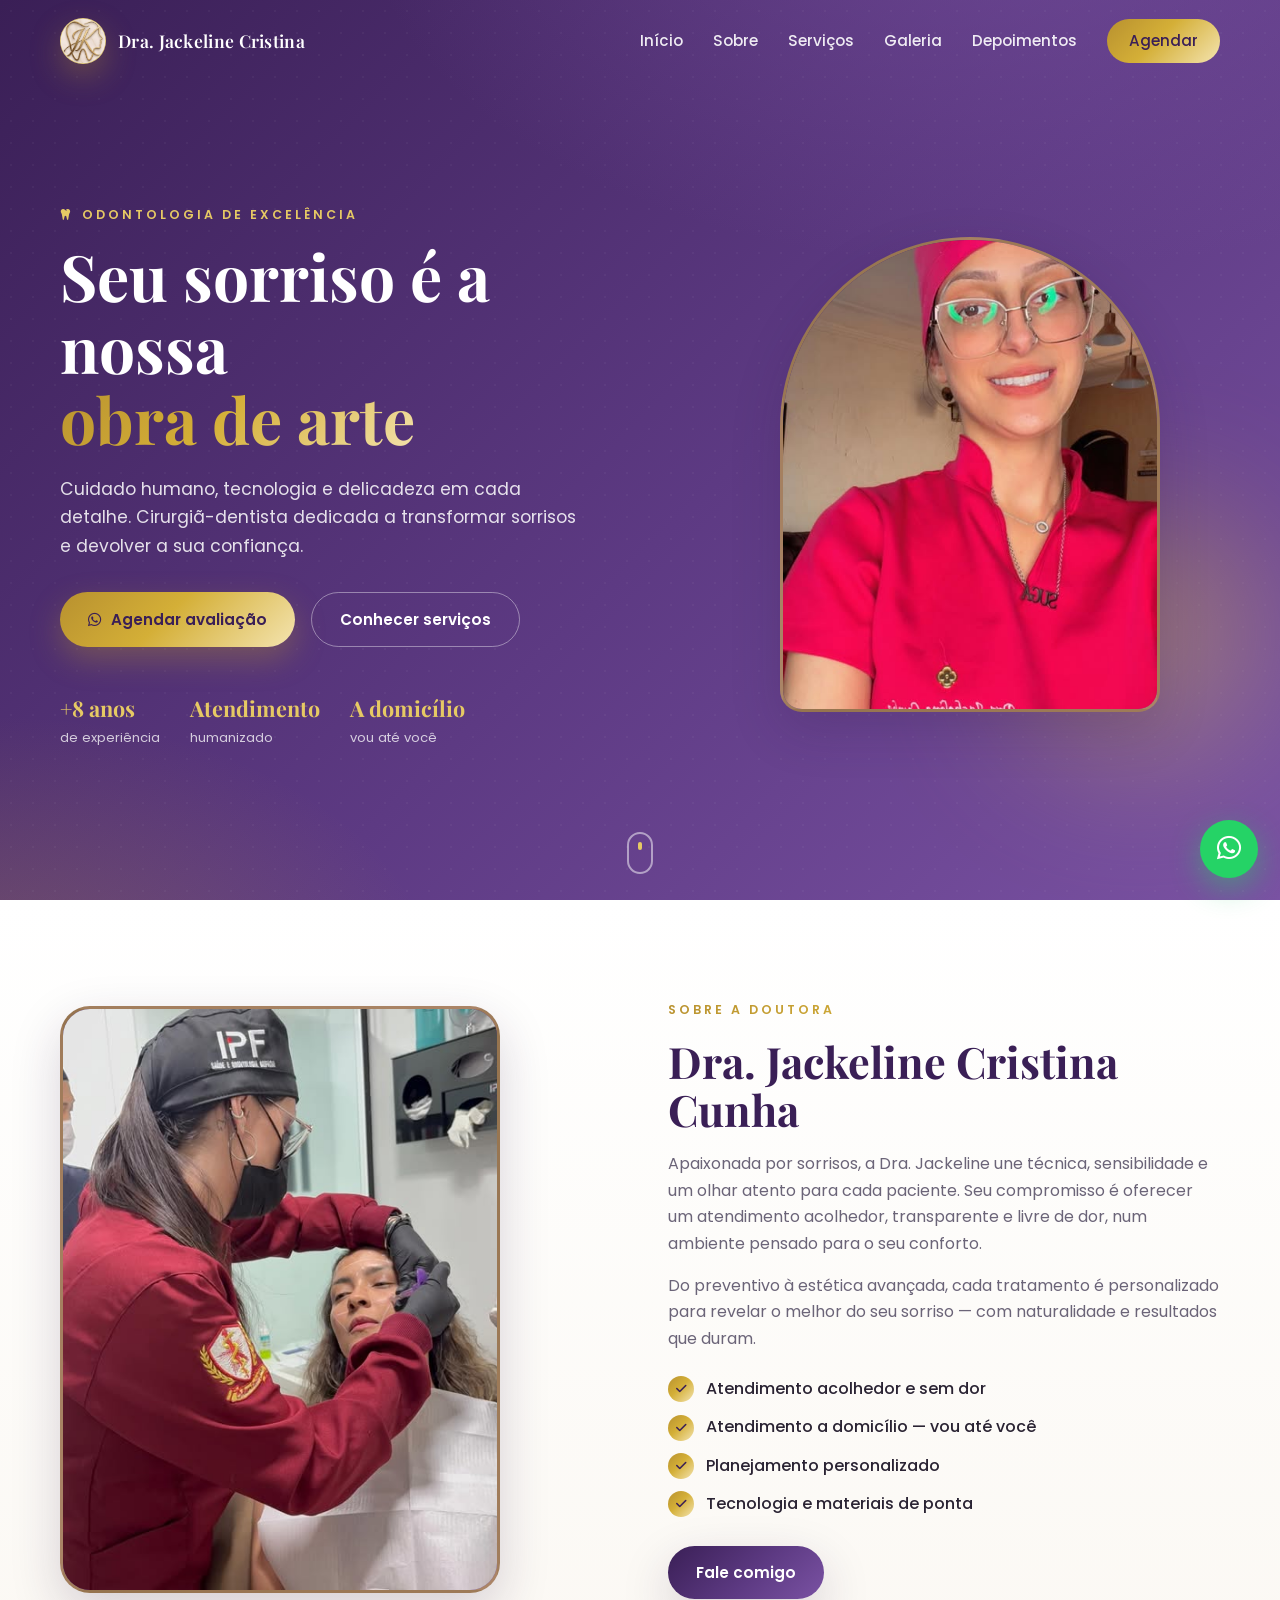
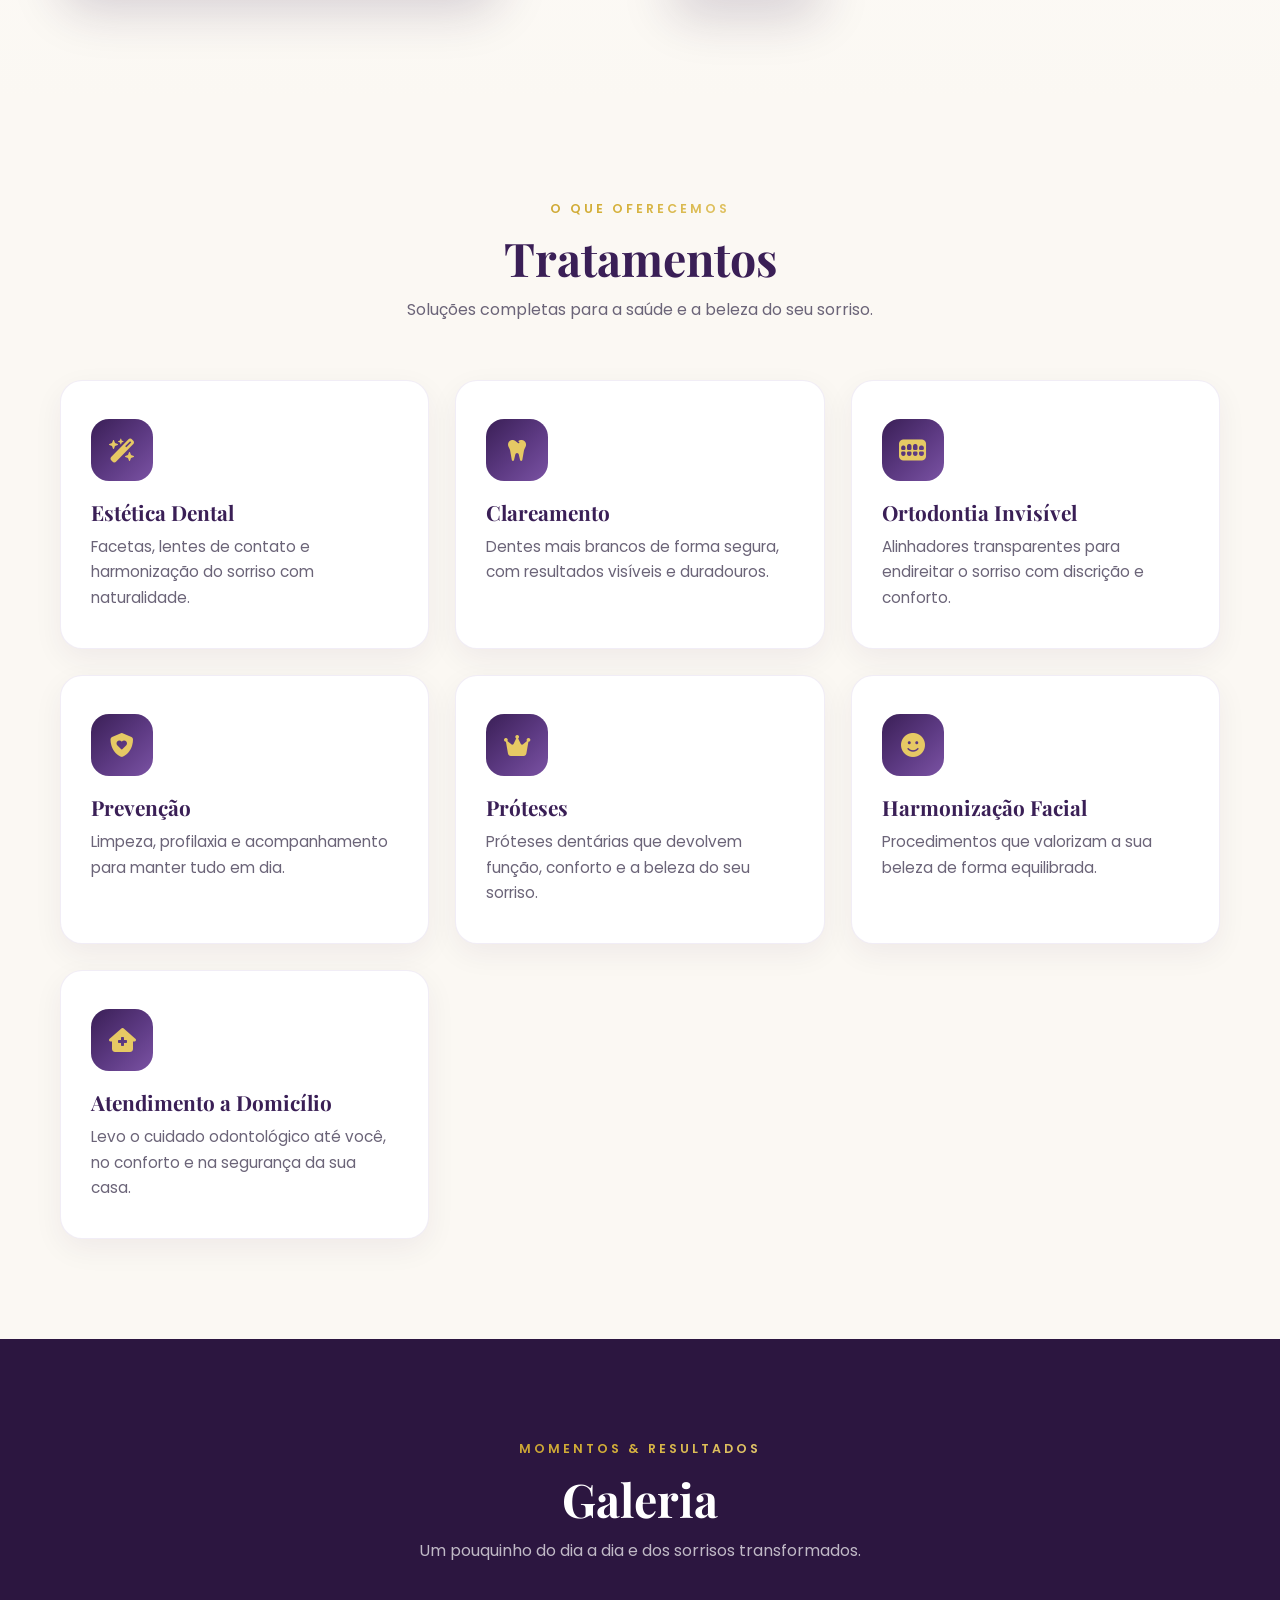
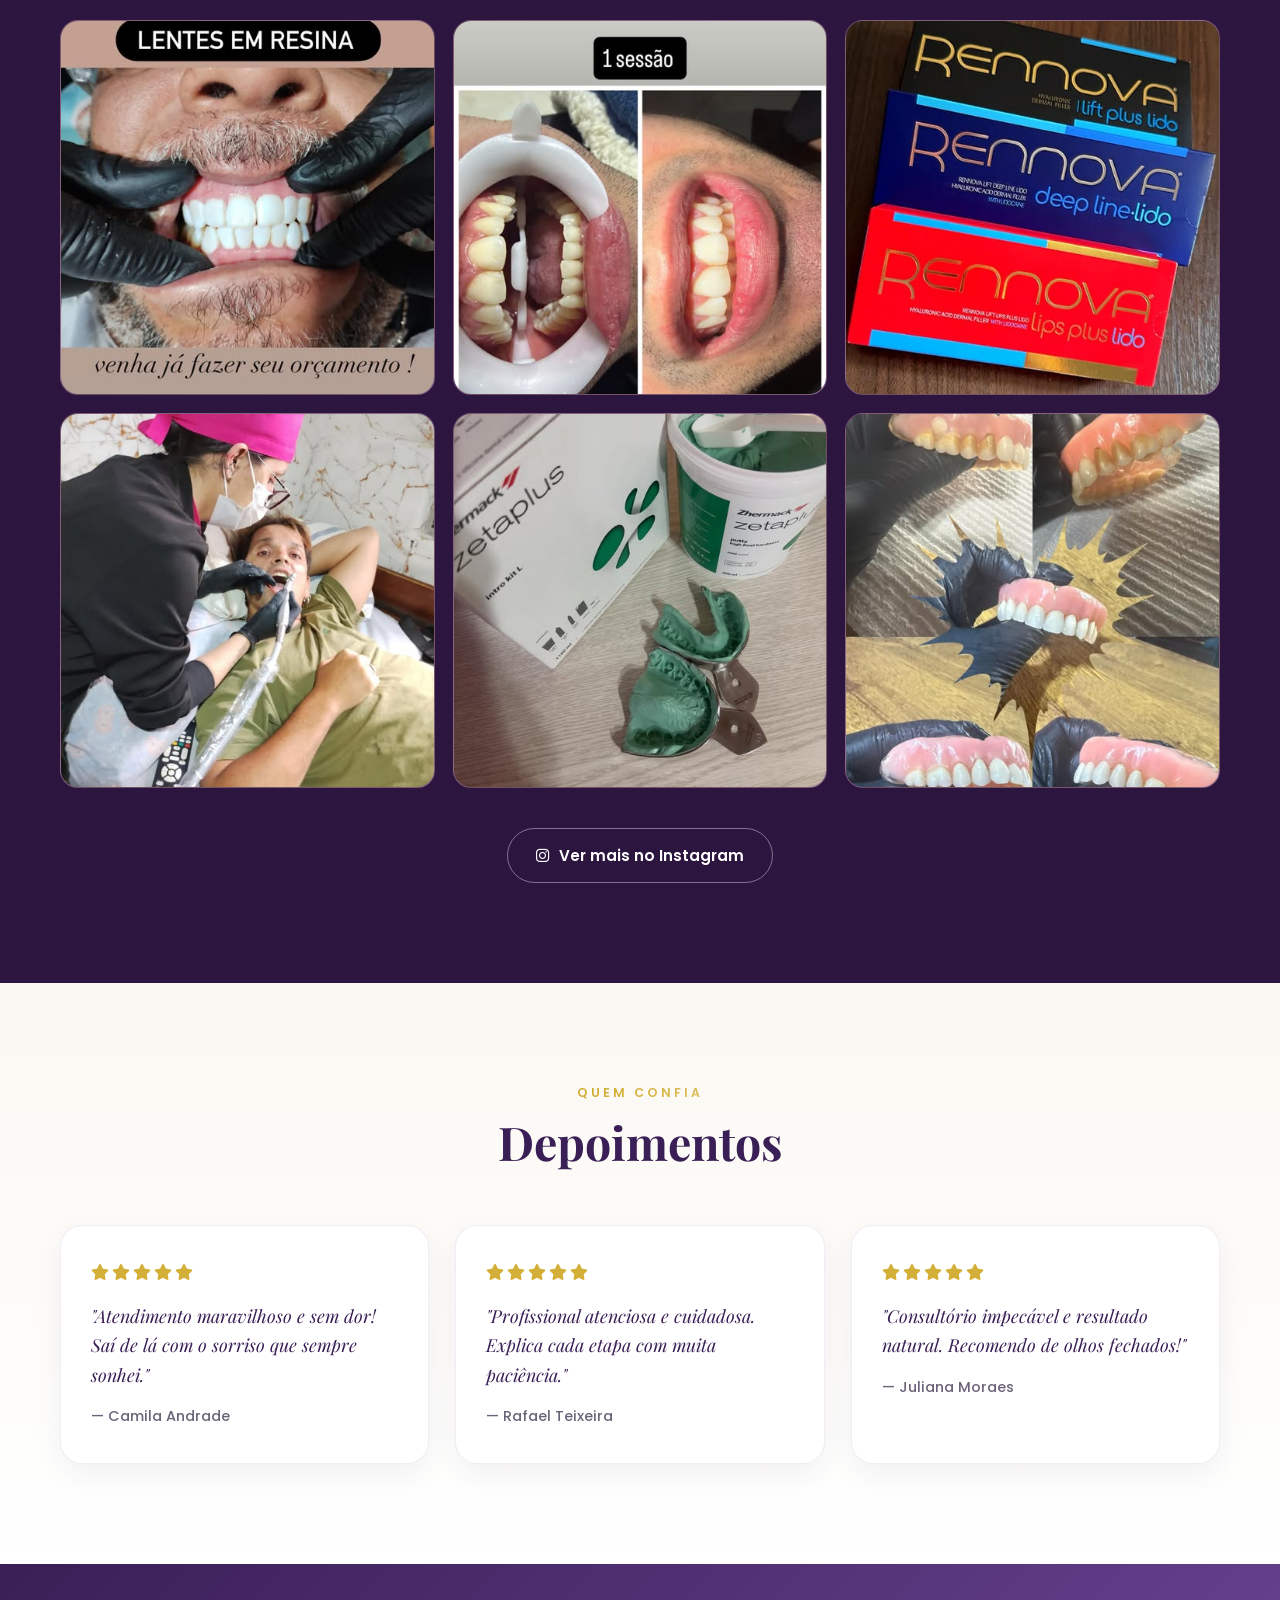
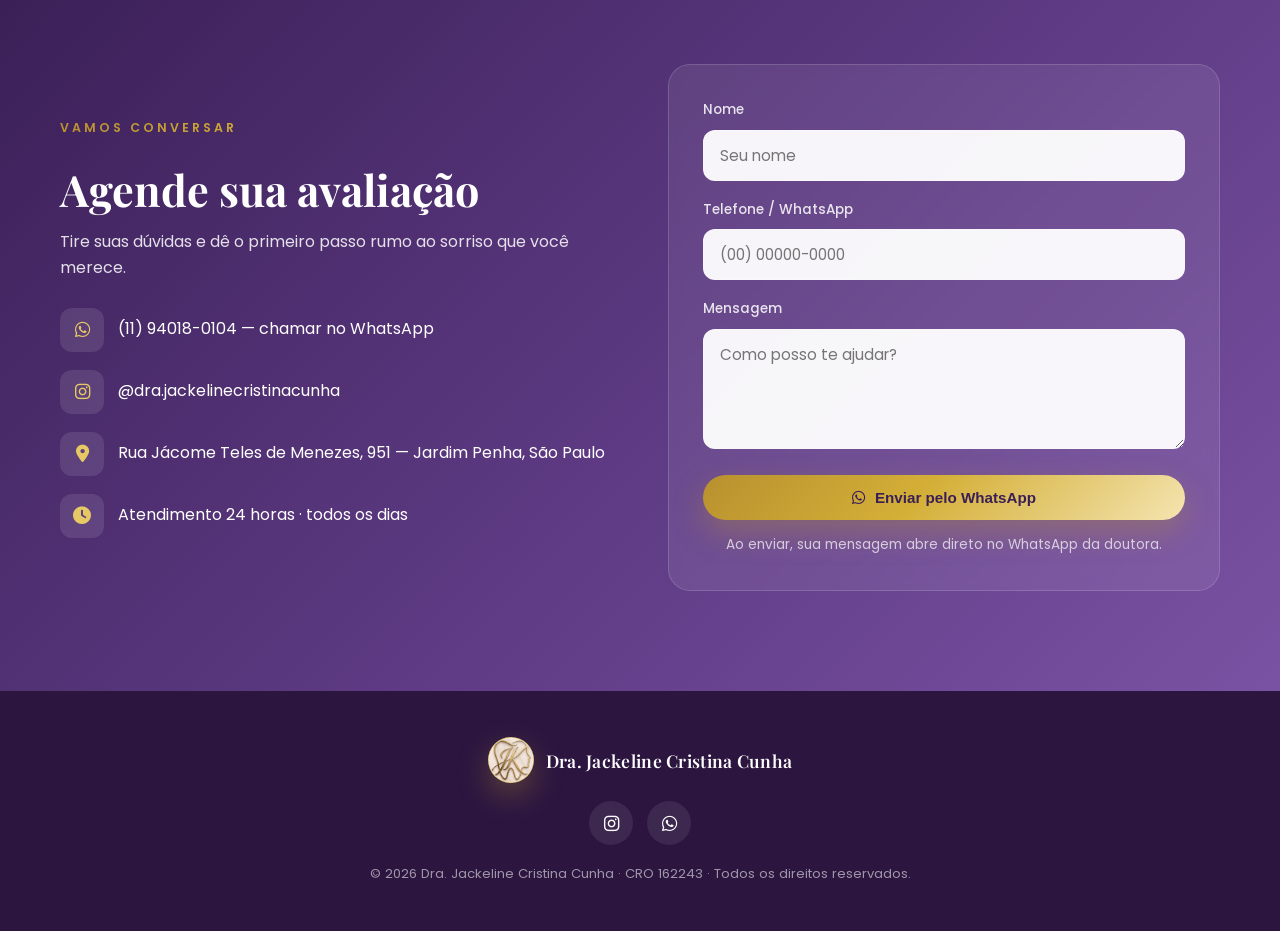
==== commit 93370337: "Atualiza bairro para Jardim Penha e CEP no endereco/SEO" ====
--- a/index.html
+++ b/index.html
@@ -3,9 +3,9 @@
 <head>
   <meta charset="UTF-8" />
   <meta name="viewport" content="width=device-width, initial-scale=1.0" />
-  <title>Dentista em Ermelino Matarazzo, SP | Dra. Jackeline Cunha - JK Odontologia</title>
-  <meta name="description" content="Dentista em Ermelino Matarazzo, São Paulo. Dra. Jackeline Cristina Cunha: estética dental, clareamento, ortodontia invisível, próteses e harmonização facial, com atendimento a domicílio e 24 horas. Agende pelo WhatsApp!" />
-  <meta name="keywords" content="dentista Ermelino Matarazzo, dentista São Paulo, dentista zona leste, dentista 24 horas, dentista a domicílio, clareamento dental, lentes de contato dental, ortodontia invisível, prótese dentária, harmonização facial, Dra. Jackeline Cunha, JK Odontologia" />
+  <title>Dentista em Jardim Penha, SP | Dra. Jackeline Cunha - JK Odontologia</title>
+  <meta name="description" content="Dentista em Jardim Penha, São Paulo. Dra. Jackeline Cristina Cunha: estética dental, clareamento, ortodontia invisível, próteses e harmonização facial, com atendimento a domicílio e 24 horas. Agende pelo WhatsApp!" />
+  <meta name="keywords" content="dentista Jardim Penha, dentista São Paulo, dentista zona leste, dentista 24 horas, dentista a domicílio, clareamento dental, lentes de contato dental, ortodontia invisível, prótese dentária, harmonização facial, Dra. Jackeline Cunha, JK Odontologia" />
   <meta name="author" content="Dra. Jackeline Cristina Cunha" />
   <meta name="robots" content="index, follow, max-image-preview:large" />
   <meta name="theme-color" content="#4a2b6b" />
@@ -13,12 +13,12 @@
 
   <!-- Geo (SEO local) -->
   <meta name="geo.region" content="BR-SP" />
-  <meta name="geo.placename" content="Ermelino Matarazzo, São Paulo" />
-  <meta name="geo.position" content="-23.4984138;-46.4912329" />
-  <meta name="ICBM" content="-23.4984138, -46.4912329" />
+  <meta name="geo.placename" content="Jardim Penha, São Paulo" />
+  <meta name="geo.position" content="-23.5047324;-46.4924252" />
+  <meta name="ICBM" content="-23.5047324, -46.4924252" />
 
   <!-- Open Graph -->
-  <meta property="og:title" content="Dentista em Ermelino Matarazzo, SP | Dra. Jackeline Cunha" />
+  <meta property="og:title" content="Dentista em Jardim Penha, SP | Dra. Jackeline Cunha" />
   <meta property="og:description" content="Estética dental, clareamento, ortodontia invisível, próteses e harmonização facial. Atendimento humanizado, a domicílio e 24h. Agende pelo WhatsApp!" />
   <meta property="og:type" content="website" />
   <meta property="og:url" content="https://drajackelinecunha.com.br/" />
@@ -26,7 +26,7 @@
   <meta property="og:locale" content="pt_BR" />
   <meta property="og:image" content="https://drajackelinecunha.com.br/assets/img/dra.jpg" />
   <meta name="twitter:card" content="summary_large_image" />
-  <meta name="twitter:title" content="Dentista em Ermelino Matarazzo, SP | Dra. Jackeline Cunha" />
+  <meta name="twitter:title" content="Dentista em Jardim Penha, SP | Dra. Jackeline Cunha" />
   <meta name="twitter:description" content="Odontologia estética e saúde bucal com atendimento humanizado, a domicílio e 24h em São Paulo." />
   <meta name="twitter:image" content="https://drajackelinecunha.com.br/assets/img/dra.jpg" />
 
@@ -49,11 +49,11 @@
       "streetAddress": "Rua Jácome Teles de Menezes, 951",
       "addressLocality": "São Paulo",
       "addressRegion": "SP",
-      "postalCode": "03801-120",
+      "postalCode": "03759-030",
       "addressCountry": "BR"
     },
     "areaServed": { "@type": "City", "name": "São Paulo" },
-    "geo": { "@type": "GeoCoordinates", "latitude": -23.4984138, "longitude": -46.4912329 },
+    "geo": { "@type": "GeoCoordinates", "latitude": -23.5047324, "longitude": -46.4924252 },
     "openingHoursSpecification": {
       "@type": "OpeningHoursSpecification",
       "dayOfWeek": ["Monday","Tuesday","Wednesday","Thursday","Friday","Saturday","Sunday"],
@@ -283,7 +283,7 @@
           </li>
           <li>
             <i class="fa-solid fa-location-dot"></i>
-            <a href="https://www.google.com/maps/search/?api=1&query=Rua+J%C3%A1come+Teles+de+Menezes+951+Ermelino+Matarazzo+S%C3%A3o+Paulo" target="_blank" rel="noopener">Rua Jácome Teles de Menezes, 951 — Ermelino Matarazzo, São Paulo</a>
+            <a href="https://www.google.com/maps/search/?api=1&query=Rua+J%C3%A1come+Teles+de+Menezes+951+Jardim+Penha+S%C3%A3o+Paulo+03759-030" target="_blank" rel="noopener">Rua Jácome Teles de Menezes, 951 — Jardim Penha, São Paulo</a>
           </li>
           <li>
             <i class="fa-solid fa-clock"></i>
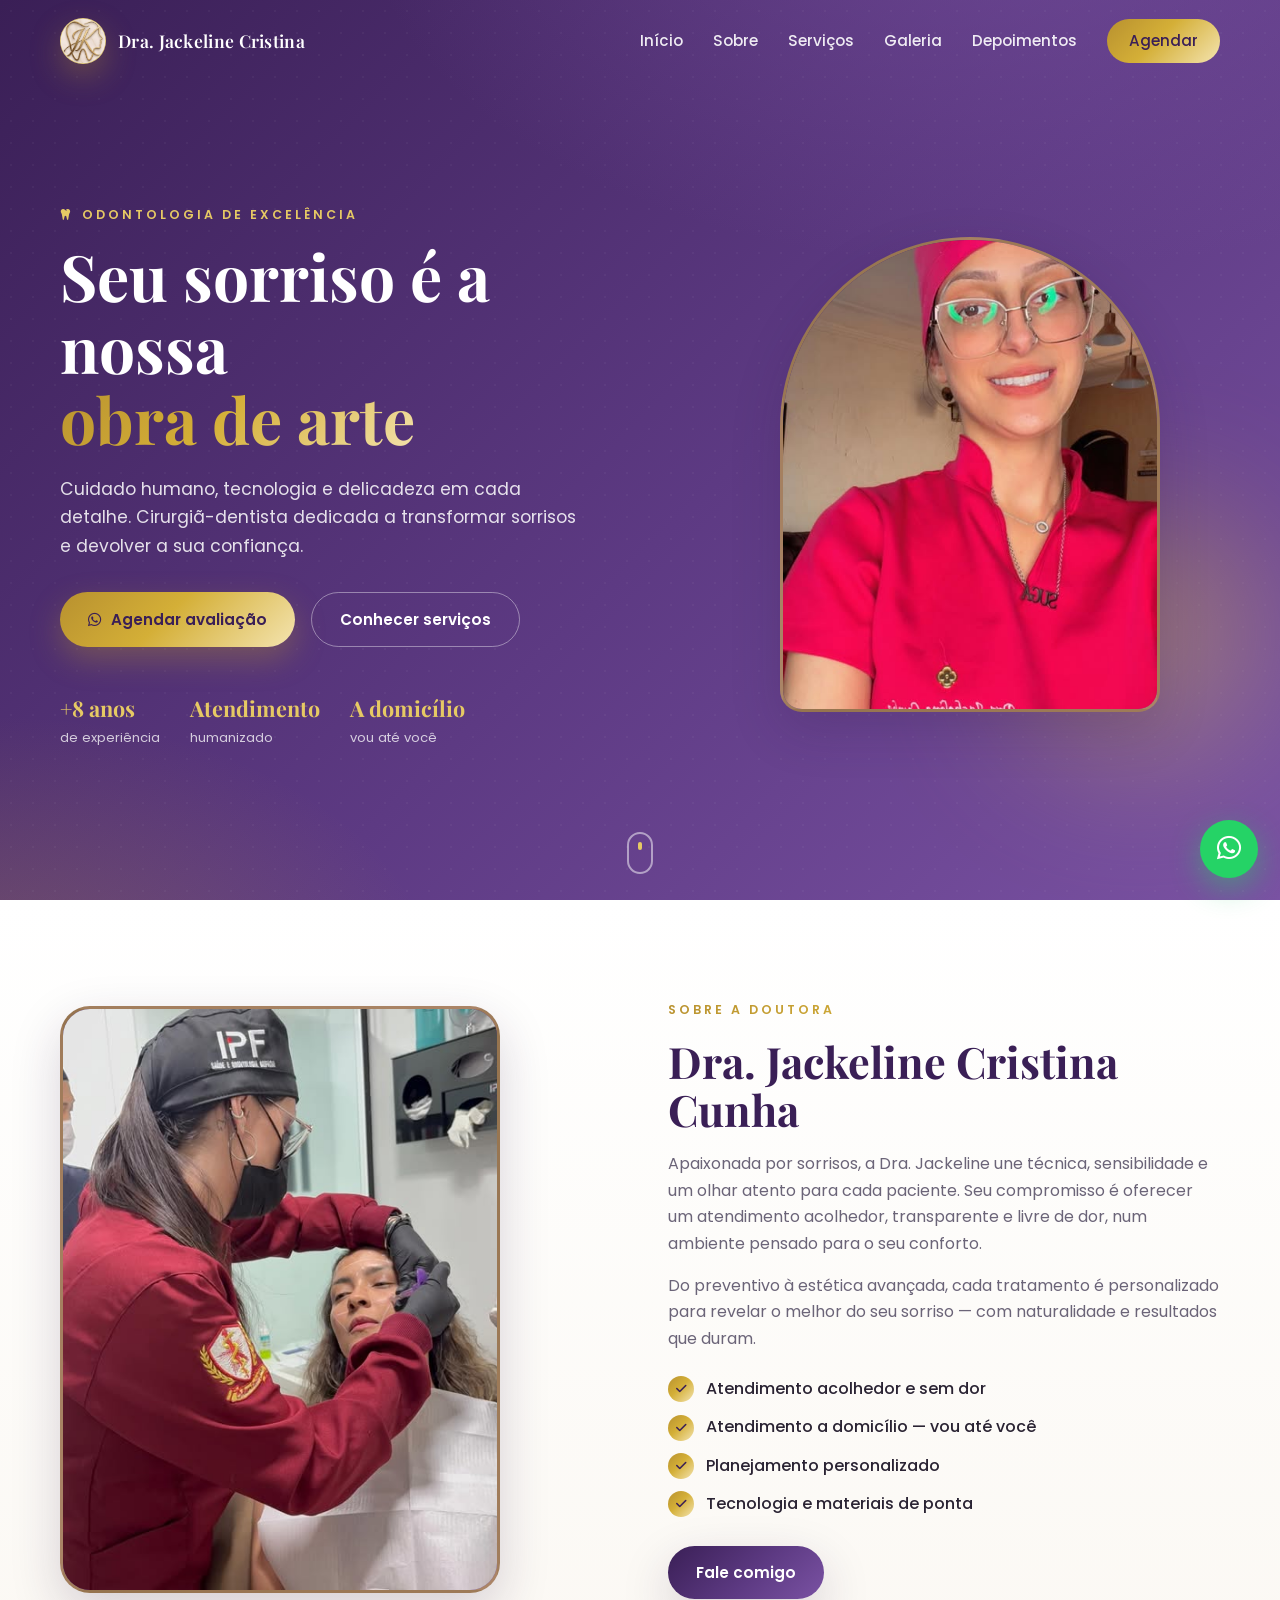
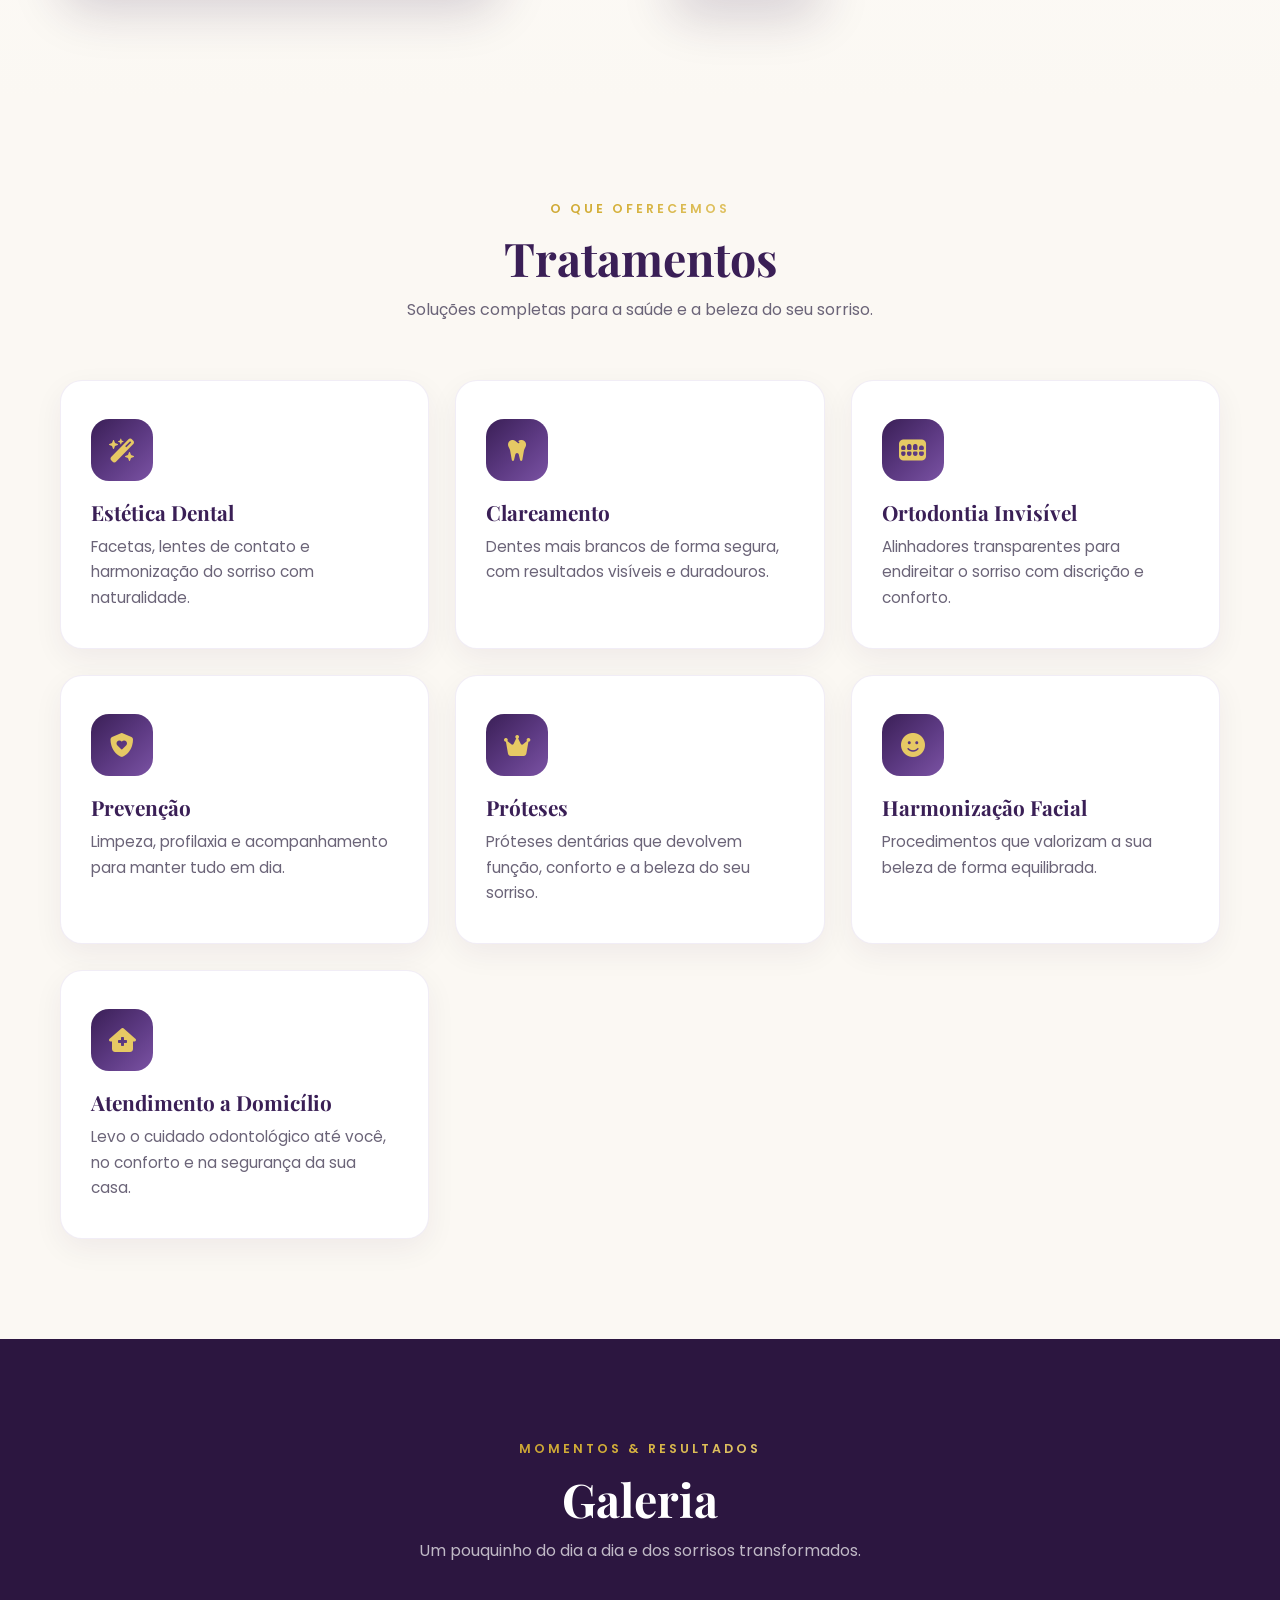
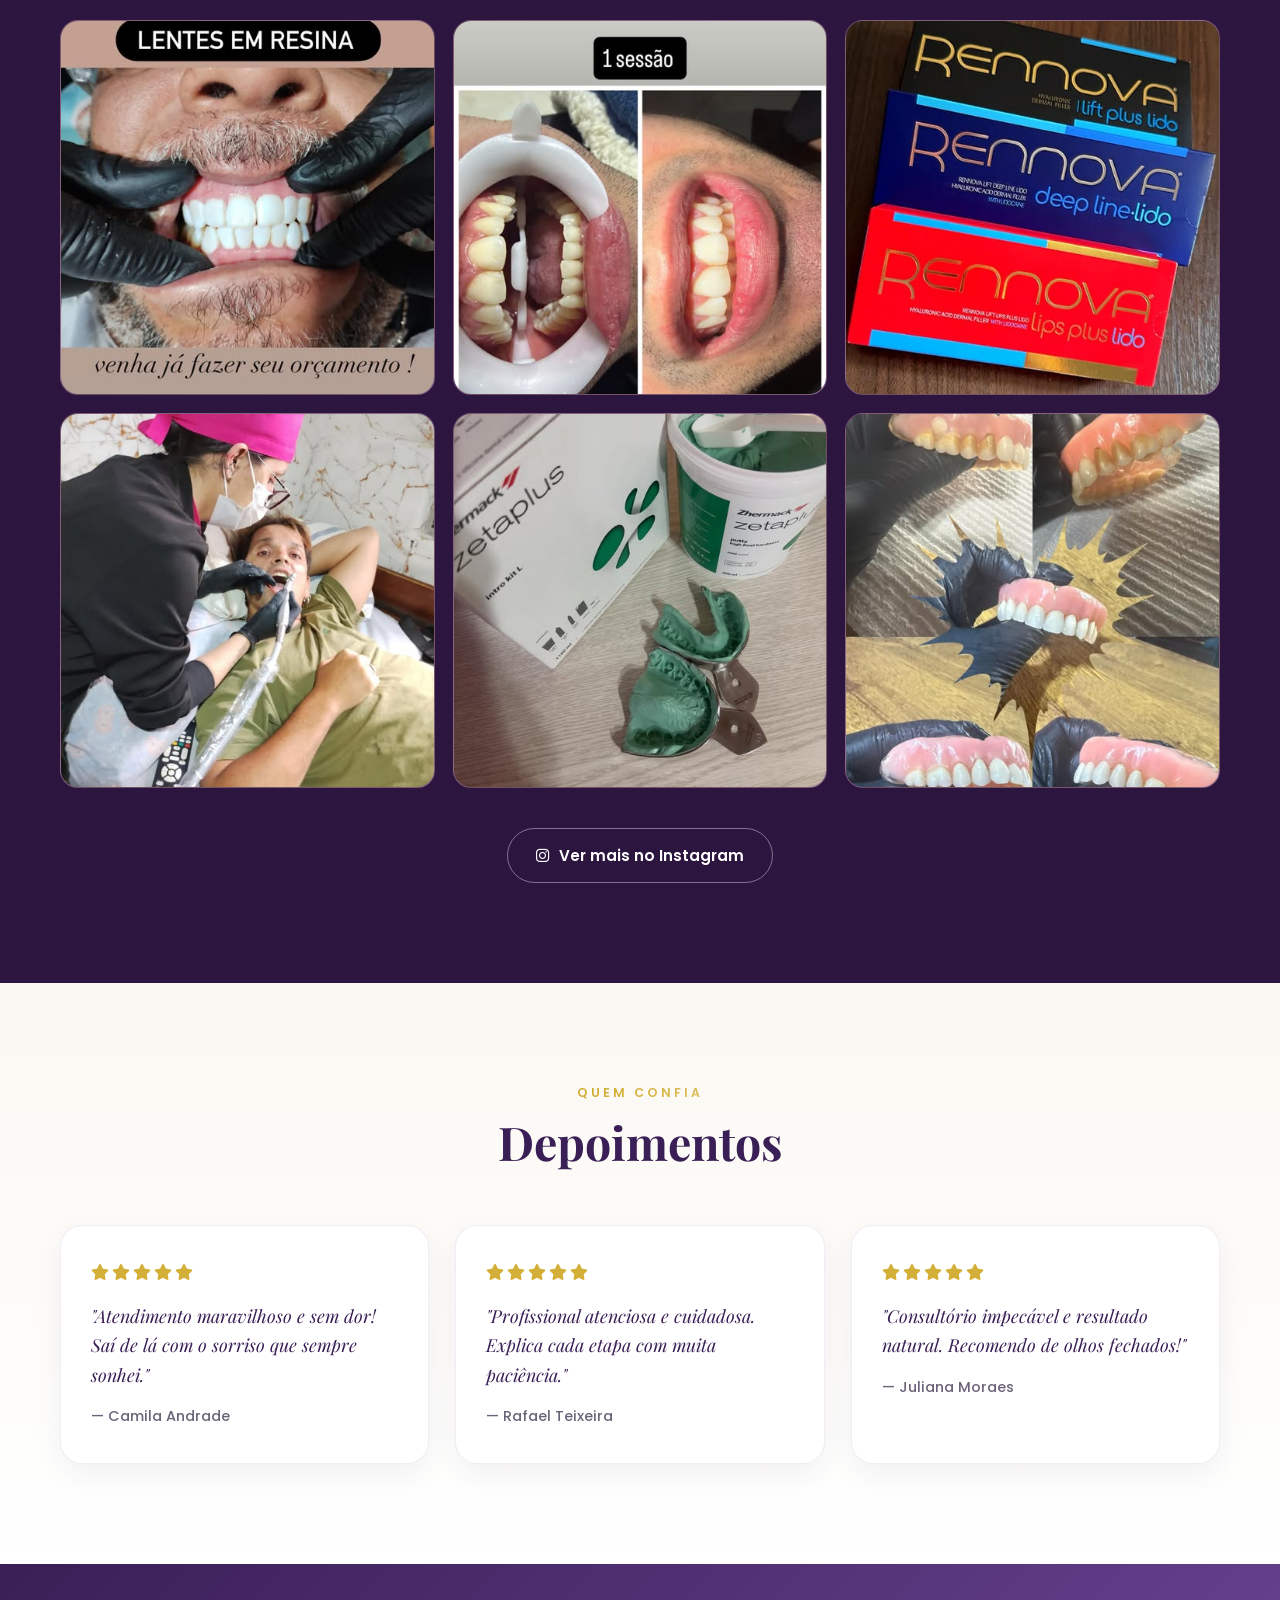
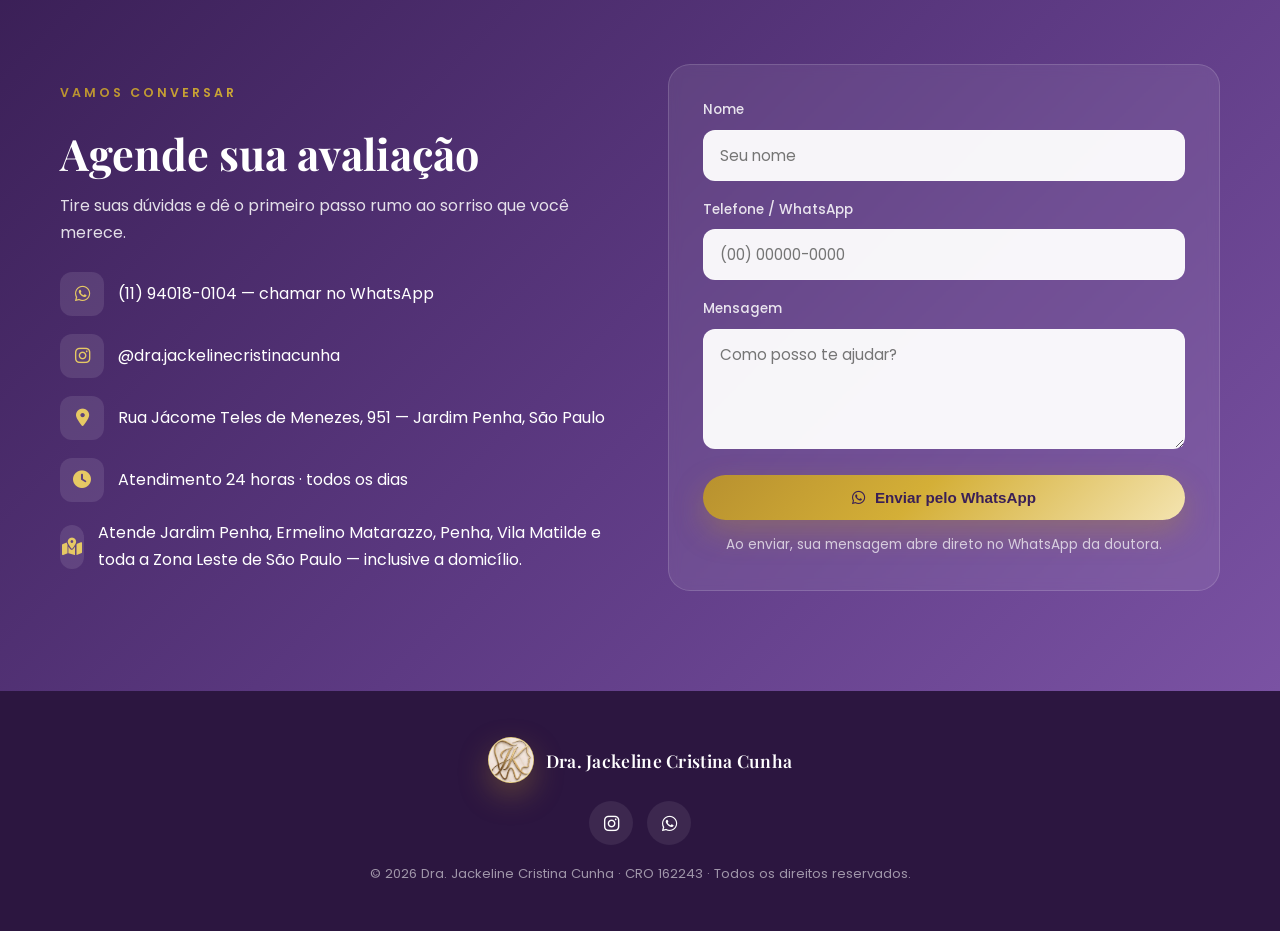
==== commit e5f583a0: "SEO: amplia regioes atendidas (Ermelino Matarazzo, Penha, zona leste)" ====
--- a/index.html
+++ b/index.html
@@ -4,8 +4,8 @@
   <meta charset="UTF-8" />
   <meta name="viewport" content="width=device-width, initial-scale=1.0" />
   <title>Dentista em Jardim Penha, SP | Dra. Jackeline Cunha - JK Odontologia</title>
-  <meta name="description" content="Dentista em Jardim Penha, São Paulo. Dra. Jackeline Cristina Cunha: estética dental, clareamento, ortodontia invisível, próteses e harmonização facial, com atendimento a domicílio e 24 horas. Agende pelo WhatsApp!" />
-  <meta name="keywords" content="dentista Jardim Penha, dentista São Paulo, dentista zona leste, dentista 24 horas, dentista a domicílio, clareamento dental, lentes de contato dental, ortodontia invisível, prótese dentária, harmonização facial, Dra. Jackeline Cunha, JK Odontologia" />
+  <meta name="description" content="Dentista em Jardim Penha, Ermelino Matarazzo e Penha (Zona Leste de São Paulo). Dra. Jackeline Cristina Cunha: estética dental, clareamento, ortodontia invisível, próteses e harmonização facial, com atendimento a domicílio e 24 horas. Agende pelo WhatsApp!" />
+  <meta name="keywords" content="dentista Jardim Penha, dentista Ermelino Matarazzo, dentista Penha, dentista Vila Matilde, dentista zona leste, dentista São Paulo, dentista perto de mim, dentista 24 horas, dentista a domicílio, clareamento dental, lentes de contato dental, ortodontia invisível, prótese dentária, harmonização facial, Dra. Jackeline Cunha, JK Odontologia" />
   <meta name="author" content="Dra. Jackeline Cristina Cunha" />
   <meta name="robots" content="index, follow, max-image-preview:large" />
   <meta name="theme-color" content="#4a2b6b" />
@@ -52,7 +52,14 @@
       "postalCode": "03759-030",
       "addressCountry": "BR"
     },
-    "areaServed": { "@type": "City", "name": "São Paulo" },
+    "areaServed": [
+      { "@type": "Place", "name": "Jardim Penha, São Paulo" },
+      { "@type": "Place", "name": "Ermelino Matarazzo, São Paulo" },
+      { "@type": "Place", "name": "Penha, São Paulo" },
+      { "@type": "Place", "name": "Vila Matilde, São Paulo" },
+      { "@type": "Place", "name": "Zona Leste de São Paulo" },
+      { "@type": "City", "name": "São Paulo" }
+    ],
     "geo": { "@type": "GeoCoordinates", "latitude": -23.5047324, "longitude": -46.4924252 },
     "openingHoursSpecification": {
       "@type": "OpeningHoursSpecification",
@@ -289,6 +296,10 @@
             <i class="fa-solid fa-clock"></i>
             <span>Atendimento 24 horas · todos os dias</span>
           </li>
+          <li>
+            <i class="fa-solid fa-map-location-dot"></i>
+            <span>Atende Jardim Penha, Ermelino Matarazzo, Penha, Vila Matilde e toda a Zona Leste de São Paulo — inclusive a domicílio.</span>
+          </li>
         </ul>
       </div>
       <form class="contato-form reveal" id="waForm" data-phone="5511940180104">
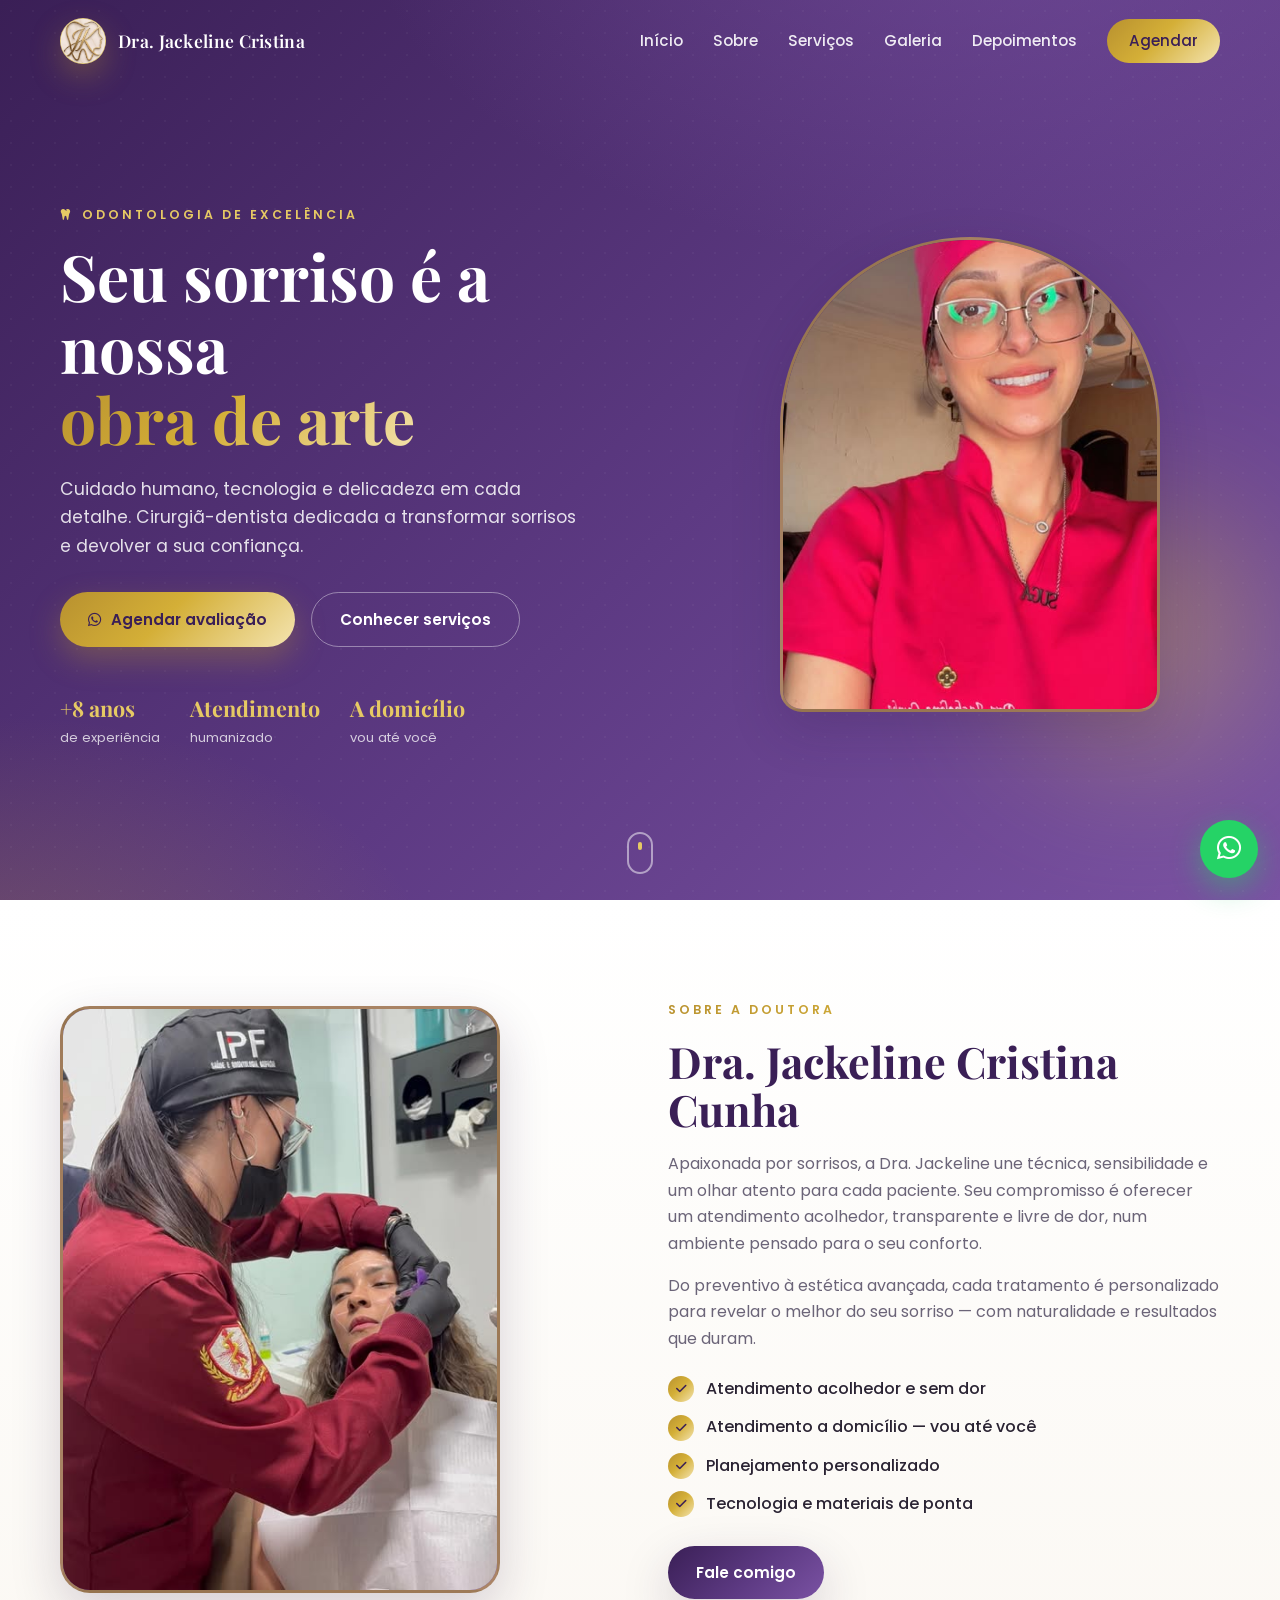
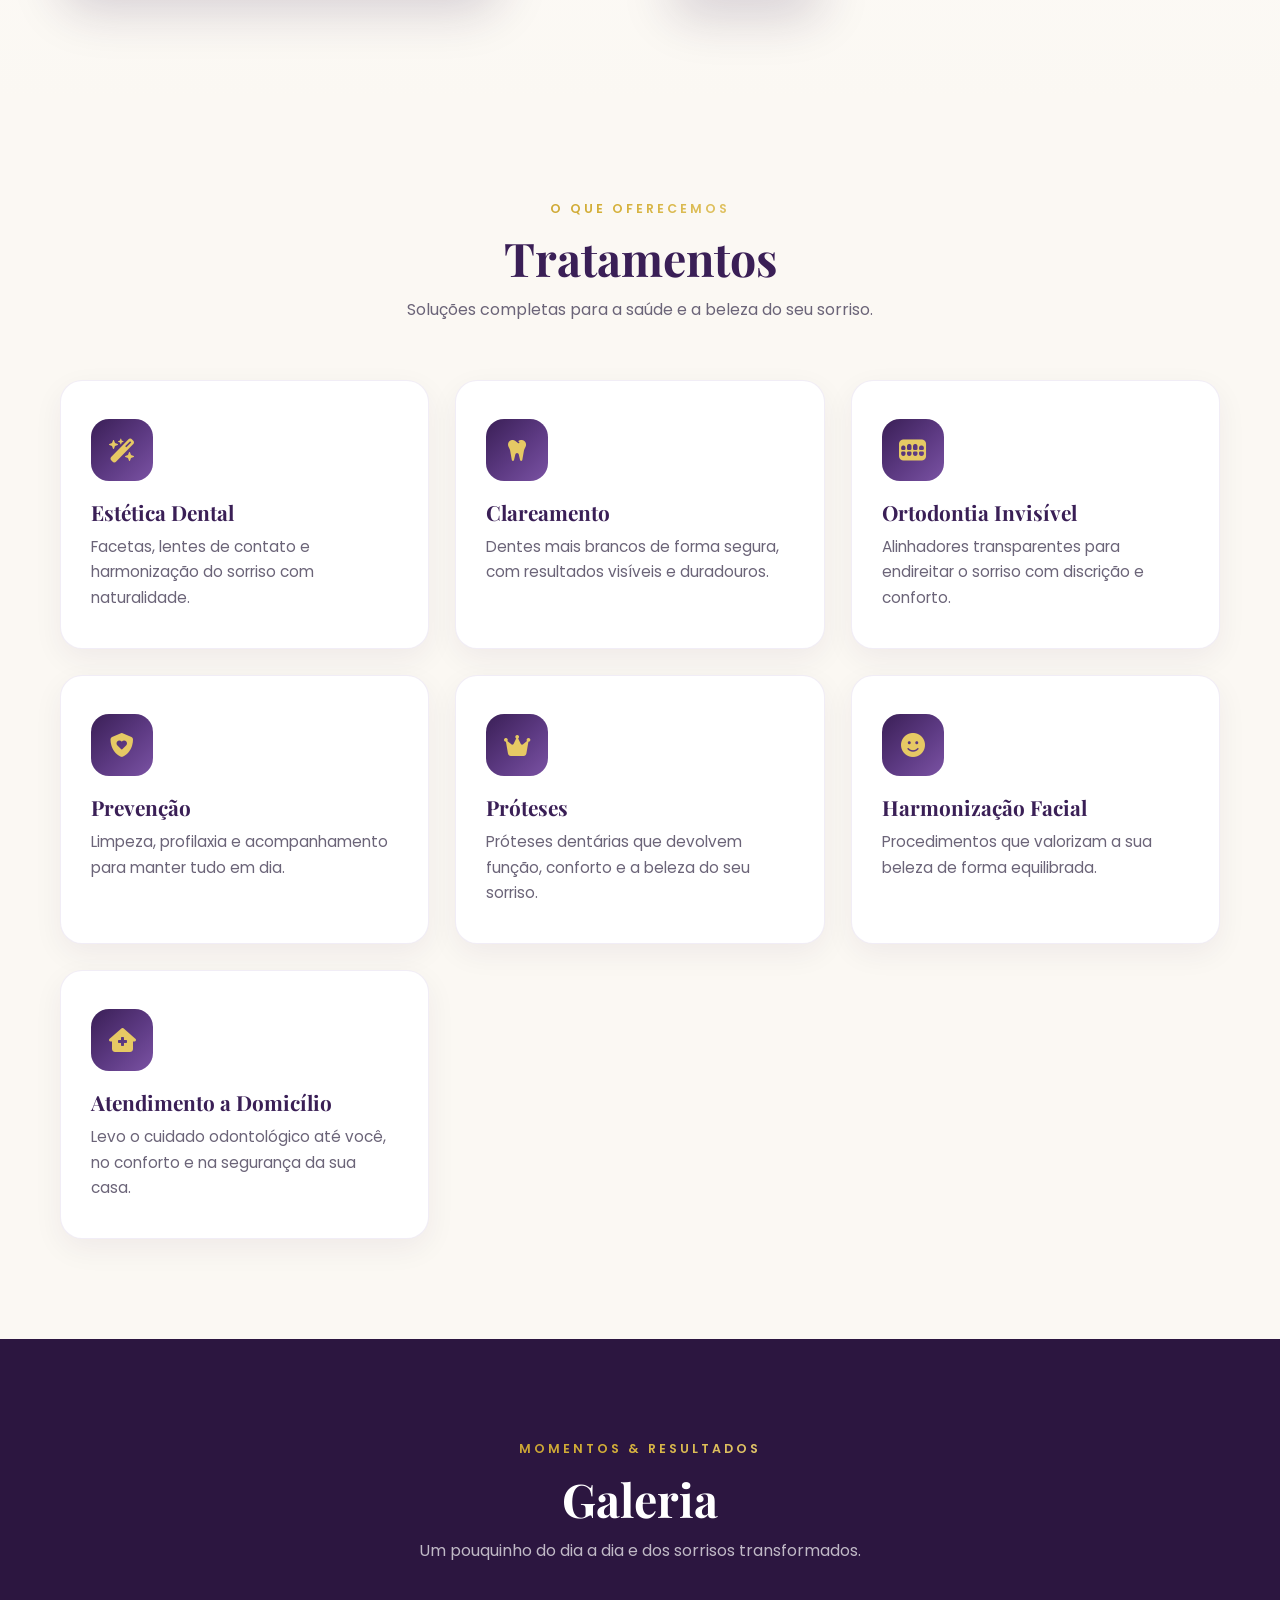
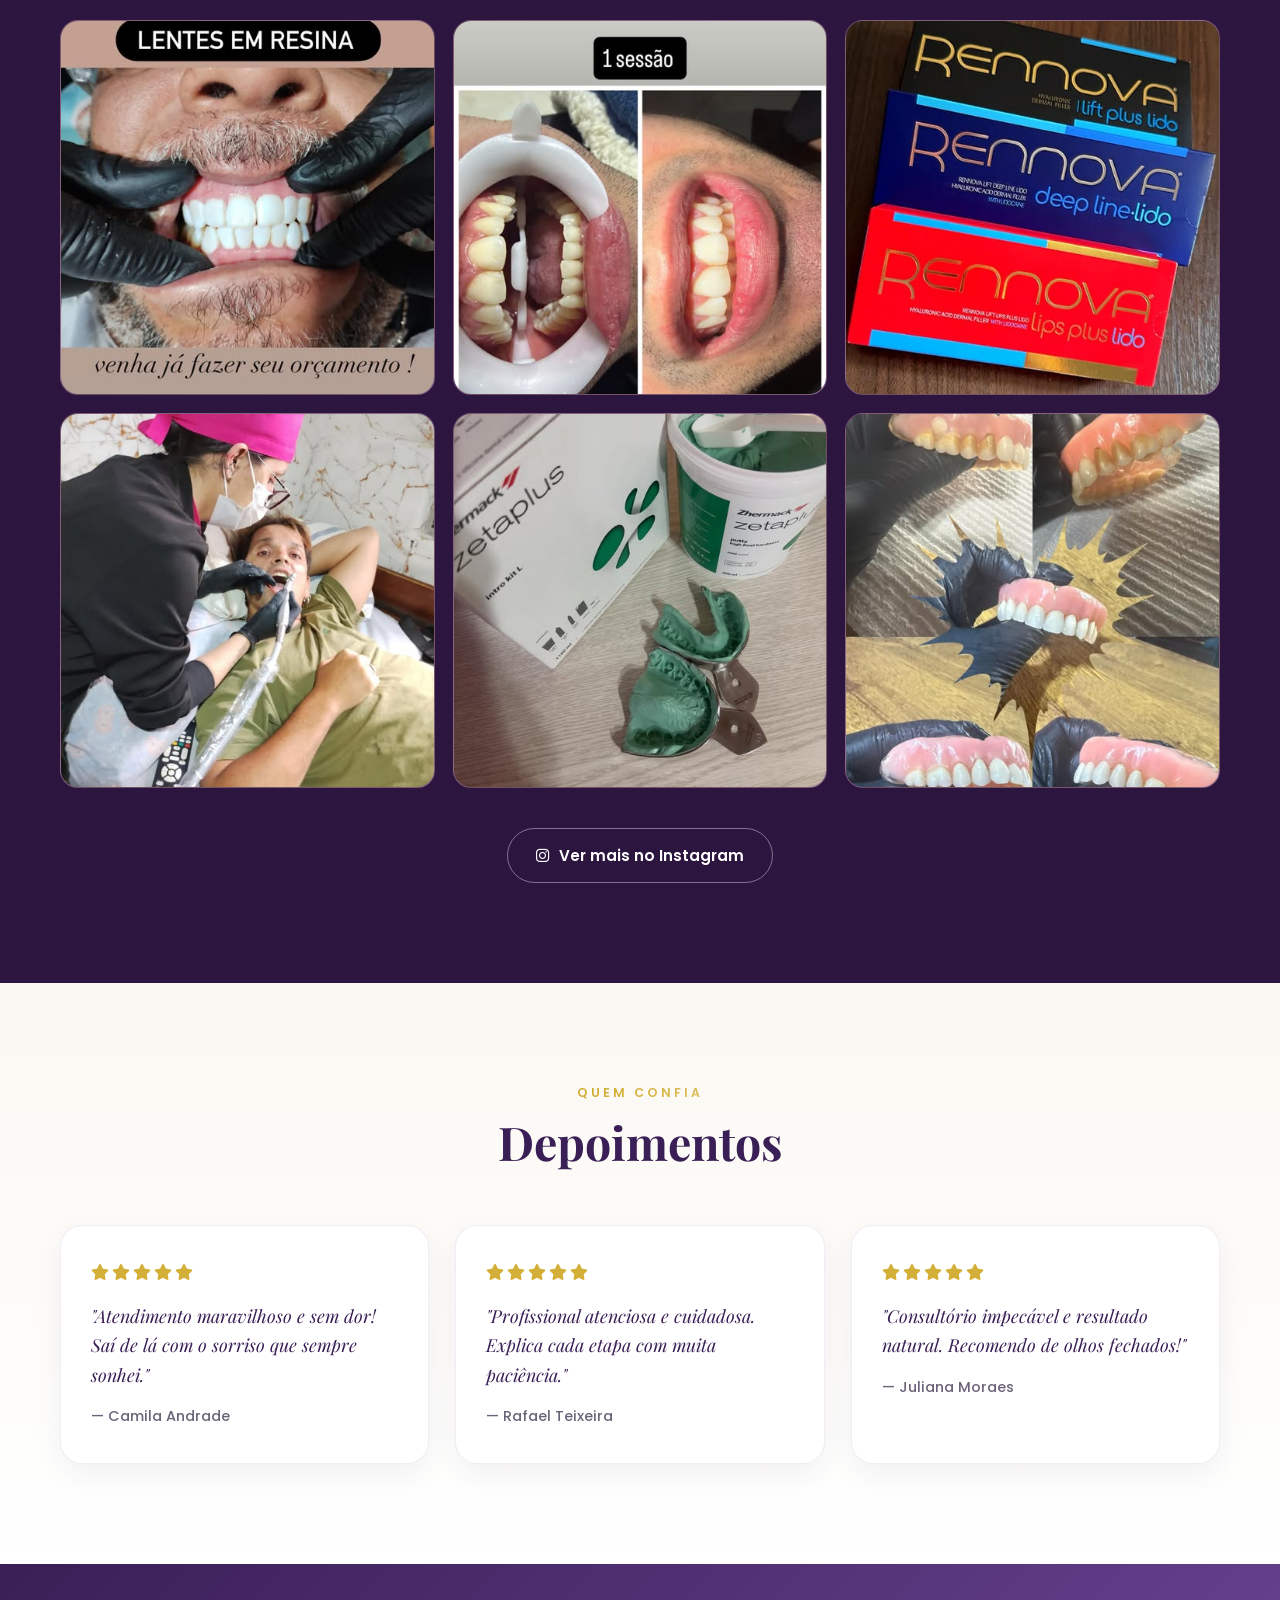
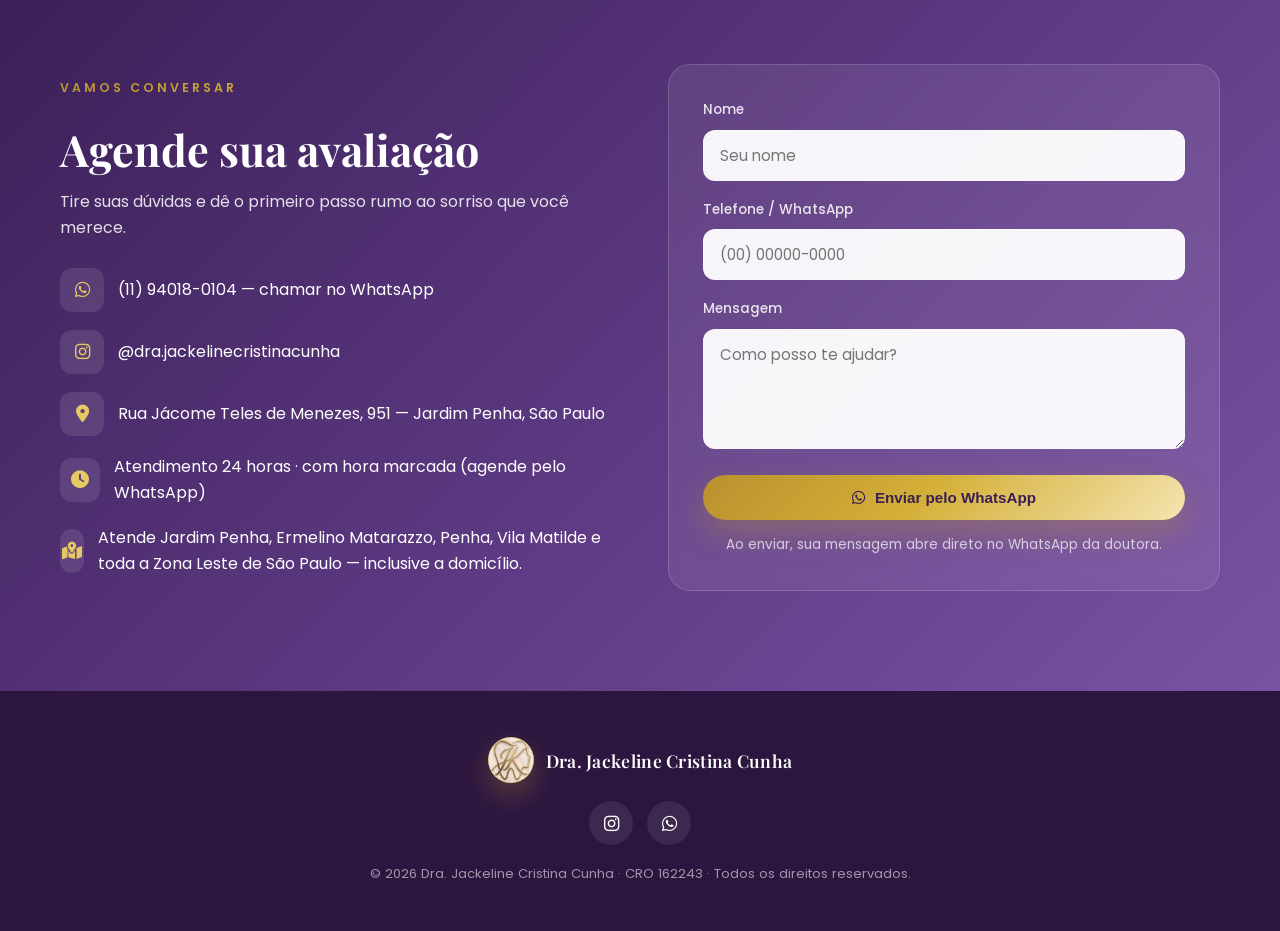
==== commit f87eba19: "Adiciona Google tag (gtag) e ajusta horario: 24h com hora marcada" ====
--- a/index.html
+++ b/index.html
@@ -3,6 +3,15 @@
 <head>
   <meta charset="UTF-8" />
   <meta name="viewport" content="width=device-width, initial-scale=1.0" />
+
+  <!-- Google tag (gtag.js) -->
+  <script async src="https://www.googletagmanager.com/gtag/js?id=G-6103QM0KG5"></script>
+  <script>
+    window.dataLayer = window.dataLayer || [];
+    function gtag(){dataLayer.push(arguments);}
+    gtag('js', new Date());
+    gtag('config', 'G-6103QM0KG5');
+  </script>
   <title>Dentista em Jardim Penha, SP | Dra. Jackeline Cunha - JK Odontologia</title>
   <meta name="description" content="Dentista em Jardim Penha, Ermelino Matarazzo e Penha (Zona Leste de São Paulo). Dra. Jackeline Cristina Cunha: estética dental, clareamento, ortodontia invisível, próteses e harmonização facial, com atendimento a domicílio e 24 horas. Agende pelo WhatsApp!" />
   <meta name="keywords" content="dentista Jardim Penha, dentista Ermelino Matarazzo, dentista Penha, dentista Vila Matilde, dentista zona leste, dentista São Paulo, dentista perto de mim, dentista 24 horas, dentista a domicílio, clareamento dental, lentes de contato dental, ortodontia invisível, prótese dentária, harmonização facial, Dra. Jackeline Cunha, JK Odontologia" />
@@ -294,7 +303,7 @@
           </li>
           <li>
             <i class="fa-solid fa-clock"></i>
-            <span>Atendimento 24 horas · todos os dias</span>
+            <span>Atendimento 24 horas · com hora marcada (agende pelo WhatsApp)</span>
           </li>
           <li>
             <i class="fa-solid fa-map-location-dot"></i>
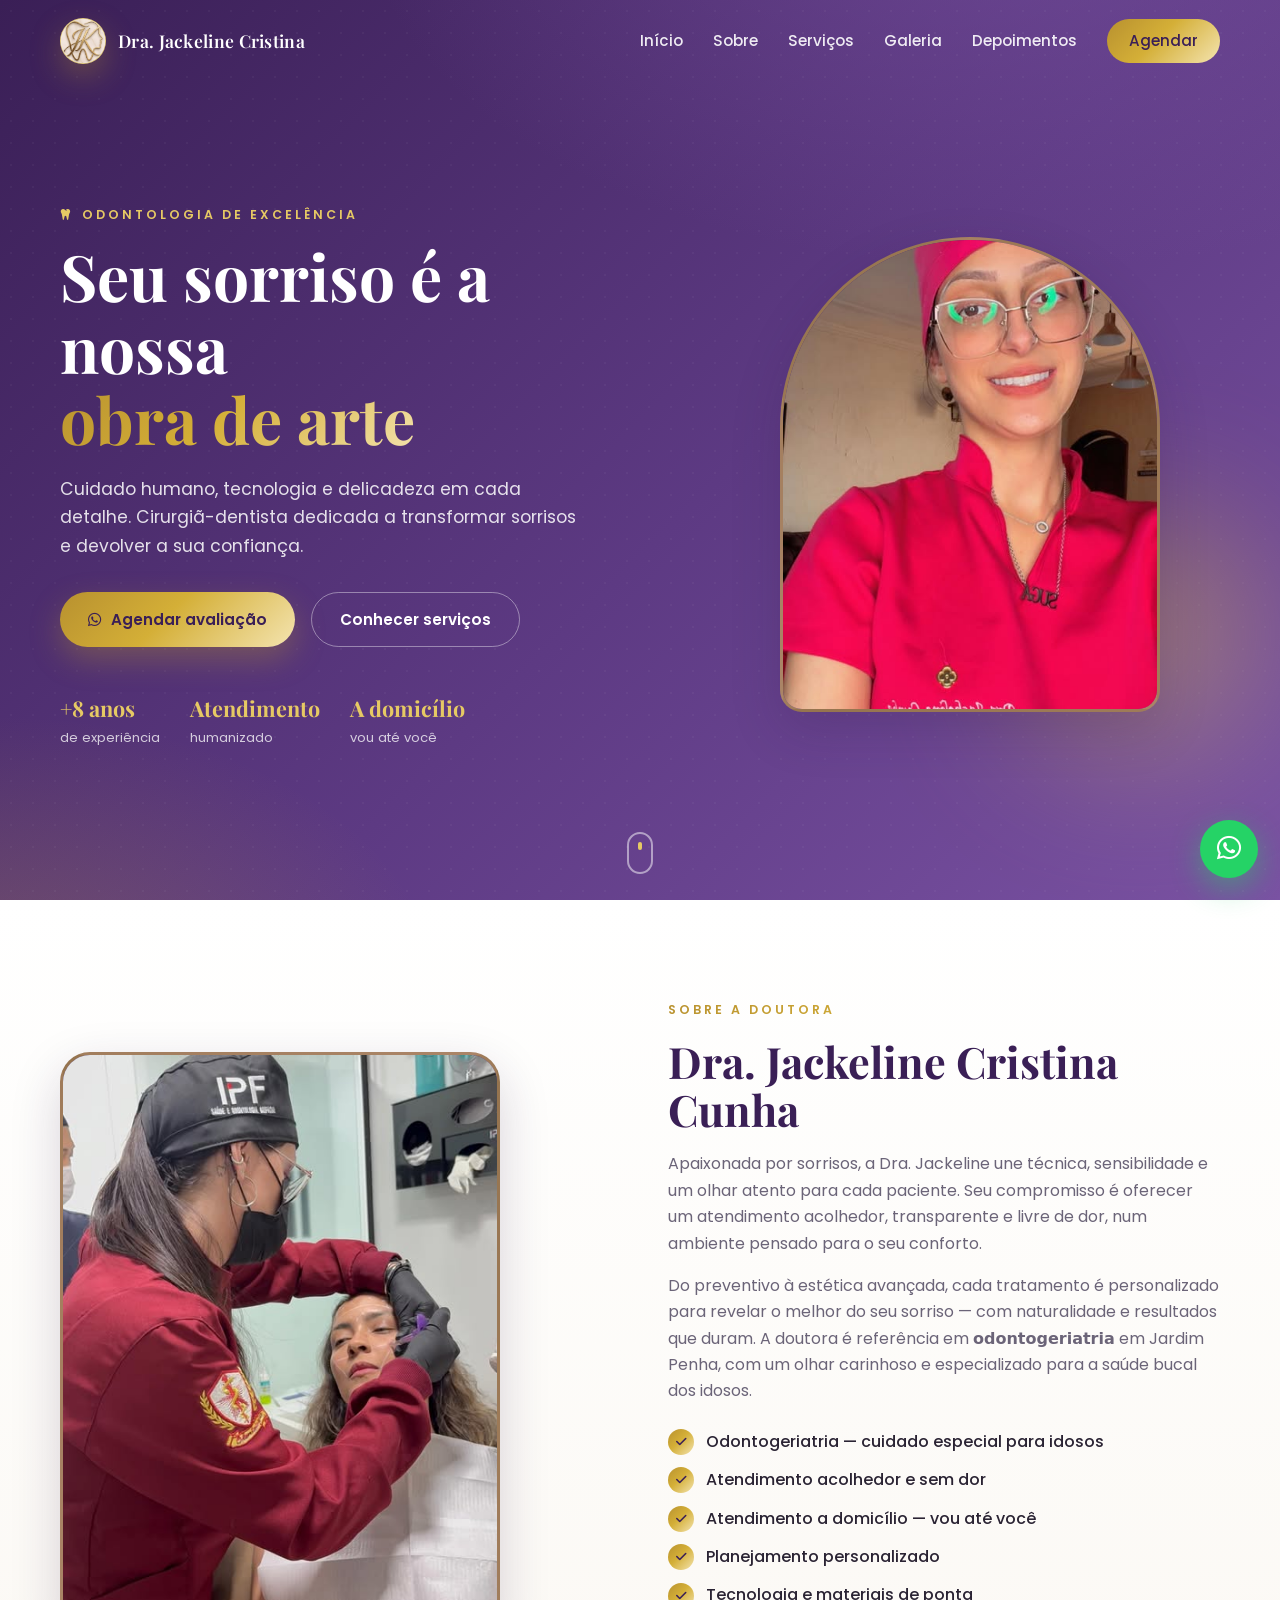
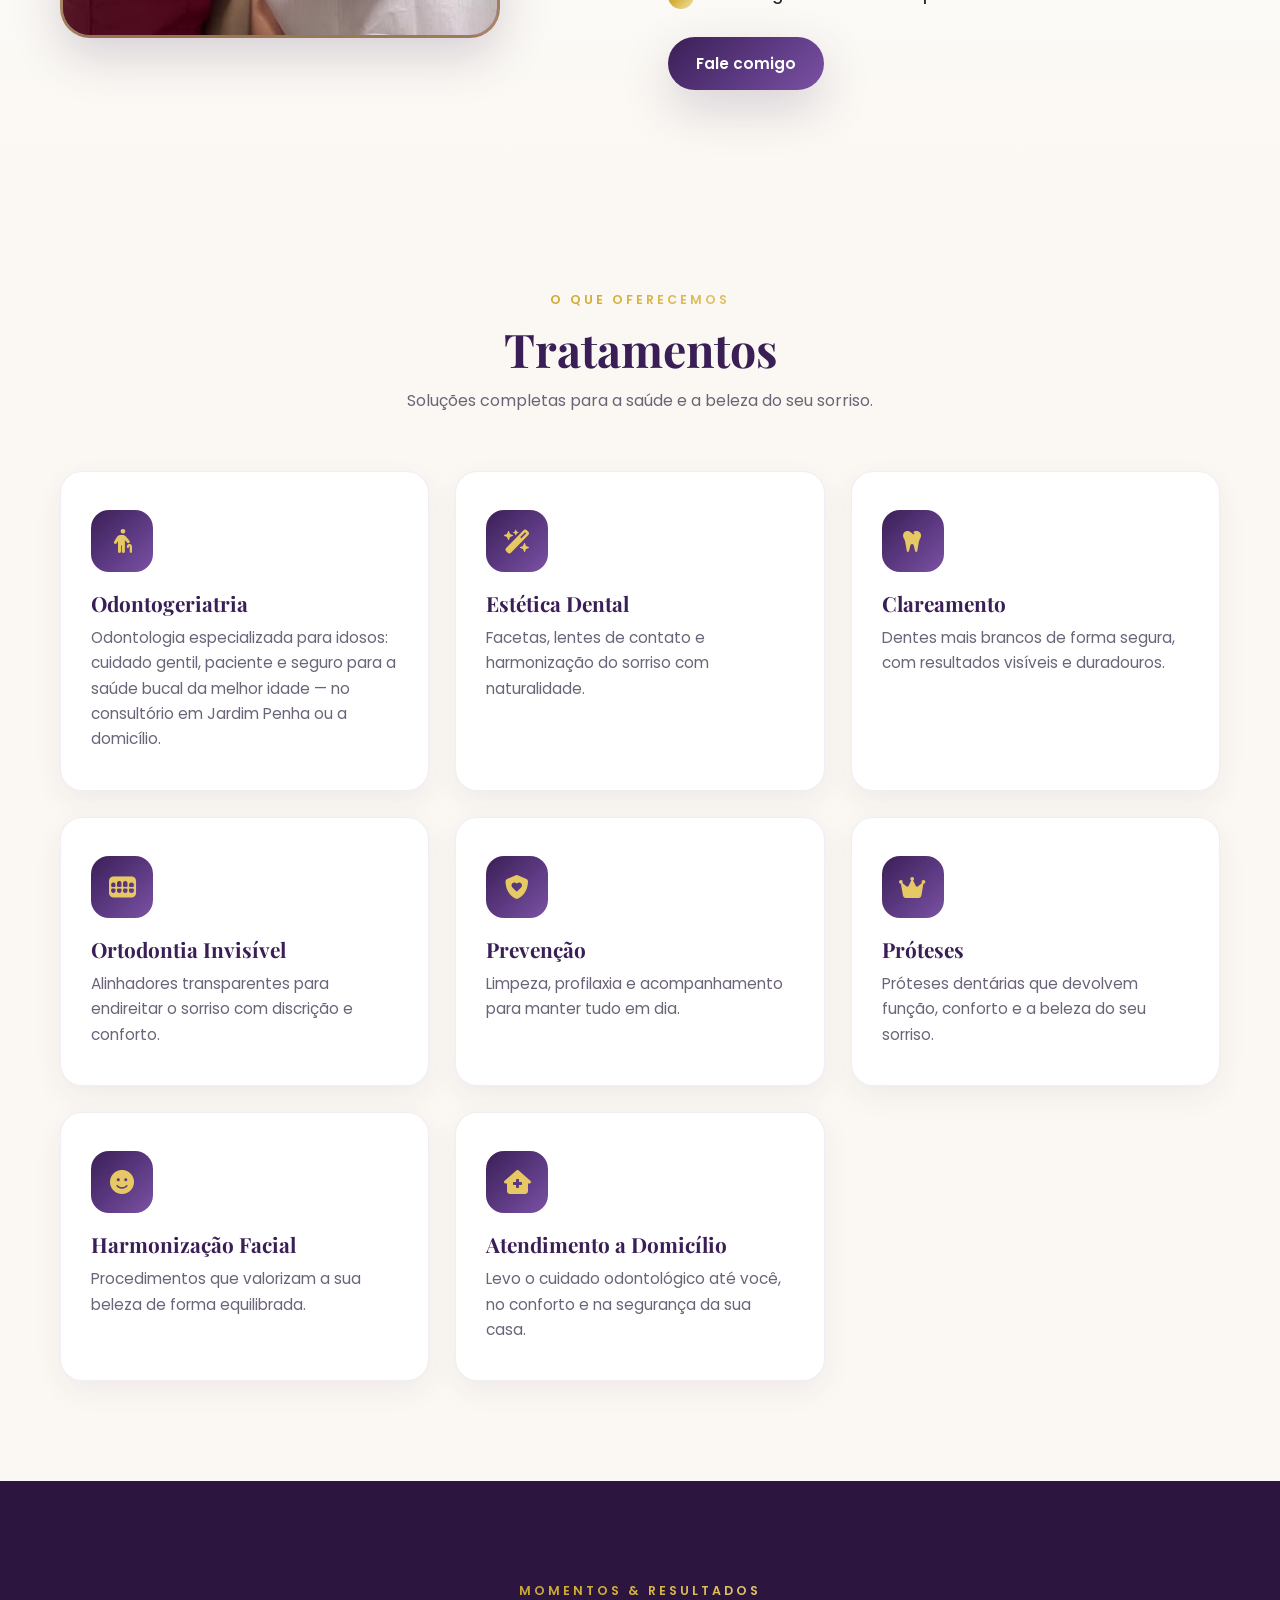
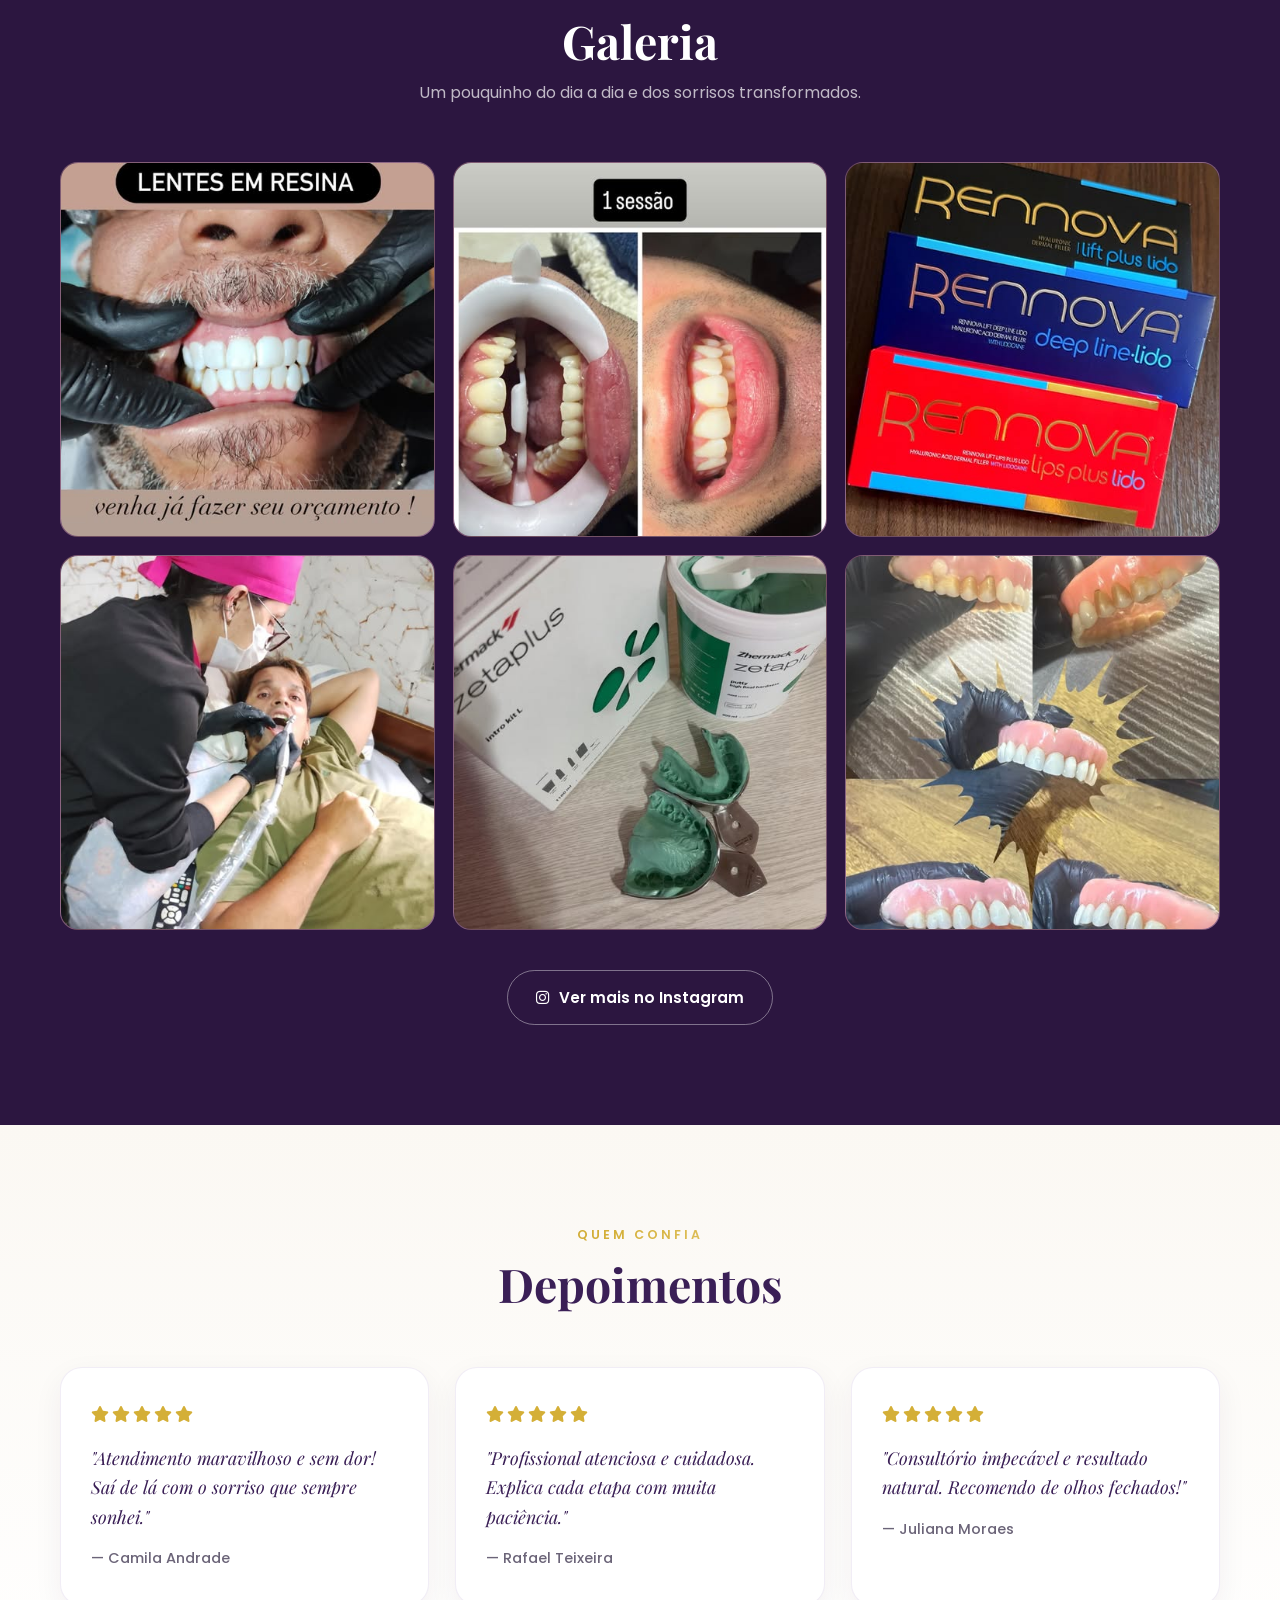
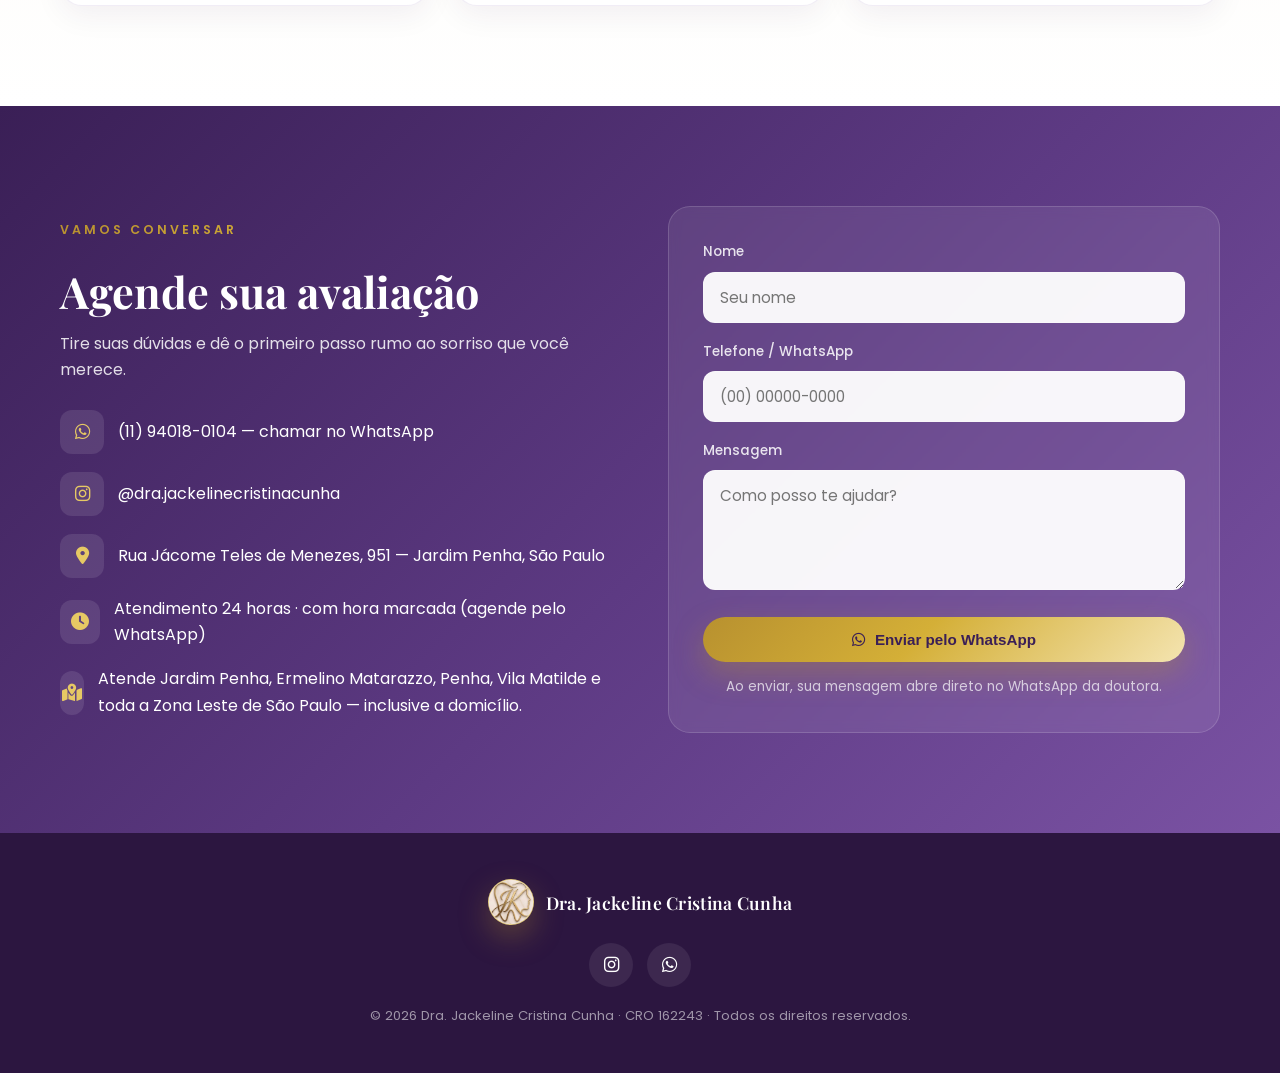
==== commit 7c4503b0: "SEO: adiciona Odontogeriatria (titulo, servico, sobre, schema, keywords)" ====
--- a/index.html
+++ b/index.html
@@ -12,9 +12,9 @@
     gtag('js', new Date());
     gtag('config', 'G-6103QM0KG5');
   </script>
-  <title>Dentista em Jardim Penha, SP | Dra. Jackeline Cunha - JK Odontologia</title>
-  <meta name="description" content="Dentista em Jardim Penha, Ermelino Matarazzo e Penha (Zona Leste de São Paulo). Dra. Jackeline Cristina Cunha: estética dental, clareamento, ortodontia invisível, próteses e harmonização facial, com atendimento a domicílio e 24 horas. Agende pelo WhatsApp!" />
-  <meta name="keywords" content="dentista Jardim Penha, dentista Ermelino Matarazzo, dentista Penha, dentista Vila Matilde, dentista zona leste, dentista São Paulo, dentista perto de mim, dentista 24 horas, dentista a domicílio, clareamento dental, lentes de contato dental, ortodontia invisível, prótese dentária, harmonização facial, Dra. Jackeline Cunha, JK Odontologia" />
+  <title>Odontogeriatria e Dentista em Jardim Penha, SP | Dra. Jackeline Cunha</title>
+  <meta name="description" content="Odontogeriatria (odontologia para idosos) e dentista em Jardim Penha, Ermelino Matarazzo e Penha (Zona Leste de São Paulo). Dra. Jackeline Cristina Cunha: atendimento odontológico para idosos, estética dental, clareamento, ortodontia invisível, próteses e harmonização facial, com atendimento a domicílio e 24 horas. Agende pelo WhatsApp!" />
+  <meta name="keywords" content="odontogeriatria, odontogeriatria Jardim Penha, odontogeriatria São Paulo, dentista para idosos, dentista geriátrico, odontologia geriátrica, atendimento odontológico para idosos, dentista Jardim Penha, dentista Ermelino Matarazzo, dentista Penha, dentista Vila Matilde, dentista zona leste, dentista São Paulo, dentista perto de mim, dentista 24 horas, dentista a domicílio, clareamento dental, lentes de contato dental, ortodontia invisível, prótese dentária, harmonização facial, Dra. Jackeline Cunha, JK Odontologia" />
   <meta name="author" content="Dra. Jackeline Cristina Cunha" />
   <meta name="robots" content="index, follow, max-image-preview:large" />
   <meta name="theme-color" content="#4a2b6b" />
@@ -27,16 +27,16 @@
   <meta name="ICBM" content="-23.5047324, -46.4924252" />
 
   <!-- Open Graph -->
-  <meta property="og:title" content="Dentista em Jardim Penha, SP | Dra. Jackeline Cunha" />
-  <meta property="og:description" content="Estética dental, clareamento, ortodontia invisível, próteses e harmonização facial. Atendimento humanizado, a domicílio e 24h. Agende pelo WhatsApp!" />
+  <meta property="og:title" content="Odontogeriatria e Dentista em Jardim Penha, SP | Dra. Jackeline Cunha" />
+  <meta property="og:description" content="Odontogeriatria (odontologia para idosos), estética dental, clareamento, ortodontia invisível, próteses e harmonização facial. Atendimento humanizado, a domicílio e 24h. Agende pelo WhatsApp!" />
   <meta property="og:type" content="website" />
   <meta property="og:url" content="https://drajackelinecunha.com.br/" />
   <meta property="og:site_name" content="Dra. Jackeline Cristina Cunha - JK Odontologia" />
   <meta property="og:locale" content="pt_BR" />
   <meta property="og:image" content="https://drajackelinecunha.com.br/assets/img/dra.jpg" />
   <meta name="twitter:card" content="summary_large_image" />
-  <meta name="twitter:title" content="Dentista em Jardim Penha, SP | Dra. Jackeline Cunha" />
-  <meta name="twitter:description" content="Odontologia estética e saúde bucal com atendimento humanizado, a domicílio e 24h em São Paulo." />
+  <meta name="twitter:title" content="Odontogeriatria e Dentista em Jardim Penha, SP | Dra. Jackeline Cunha" />
+  <meta name="twitter:description" content="Odontogeriatria (odontologia para idosos), estética e saúde bucal. Atendimento humanizado, a domicílio e 24h em São Paulo." />
   <meta name="twitter:image" content="https://drajackelinecunha.com.br/assets/img/dra.jpg" />
 
   <!-- Dados estruturados: Dentista (SEO local) -->
@@ -52,7 +52,9 @@
     "telephone": "+55-11-94018-0104",
     "priceRange": "$$",
     "currenciesAccepted": "BRL",
+    "description": "Odontogeriatria (odontologia para idosos) e clínica geral em Jardim Penha, São Paulo. Estética dental, clareamento, ortodontia invisível, próteses e harmonização facial, com atendimento a domicílio.",
     "medicalSpecialty": "Dentistry",
+    "knowsAbout": ["Odontogeriatria", "Odontologia para idosos", "Atendimento odontológico a domicílio"],
     "address": {
       "@type": "PostalAddress",
       "streetAddress": "Rua Jácome Teles de Menezes, 951",
@@ -78,6 +80,7 @@
     },
     "sameAs": ["https://www.instagram.com/dra.jackelinecristinacunha/"],
     "availableService": [
+      { "@type": "MedicalProcedure", "name": "Odontogeriatria (odontologia para idosos)" },
       { "@type": "MedicalProcedure", "name": "Estética Dental" },
       { "@type": "MedicalProcedure", "name": "Clareamento Dental" },
       { "@type": "MedicalProcedure", "name": "Ortodontia Invisível" },
@@ -170,8 +173,11 @@
         <p>
           Do preventivo à estética avançada, cada tratamento é personalizado para
           revelar o melhor do seu sorriso — com naturalidade e resultados que duram.
+          A doutora é referência em <strong>odontogeriatria</strong> em Jardim Penha,
+          com um olhar carinhoso e especializado para a saúde bucal dos idosos.
         </p>
         <ul class="check-list">
+          <li><i class="fa-solid fa-check"></i> Odontogeriatria — cuidado especial para idosos</li>
           <li><i class="fa-solid fa-check"></i> Atendimento acolhedor e sem dor</li>
           <li><i class="fa-solid fa-check"></i> Atendimento a domicílio — vou até você</li>
           <li><i class="fa-solid fa-check"></i> Planejamento personalizado</li>
@@ -191,6 +197,11 @@
         <p class="section-sub">Soluções completas para a saúde e a beleza do seu sorriso.</p>
       </div>
       <div class="cards">
+        <article class="card reveal">
+          <div class="card-icon"><i class="fa-solid fa-person-cane"></i></div>
+          <h3>Odontogeriatria</h3>
+          <p>Odontologia especializada para idosos: cuidado gentil, paciente e seguro para a saúde bucal da melhor idade — no consultório em Jardim Penha ou a domicílio.</p>
+        </article>
         <article class="card reveal">
           <div class="card-icon"><i class="fa-solid fa-wand-magic-sparkles"></i></div>
           <h3>Estética Dental</h3>
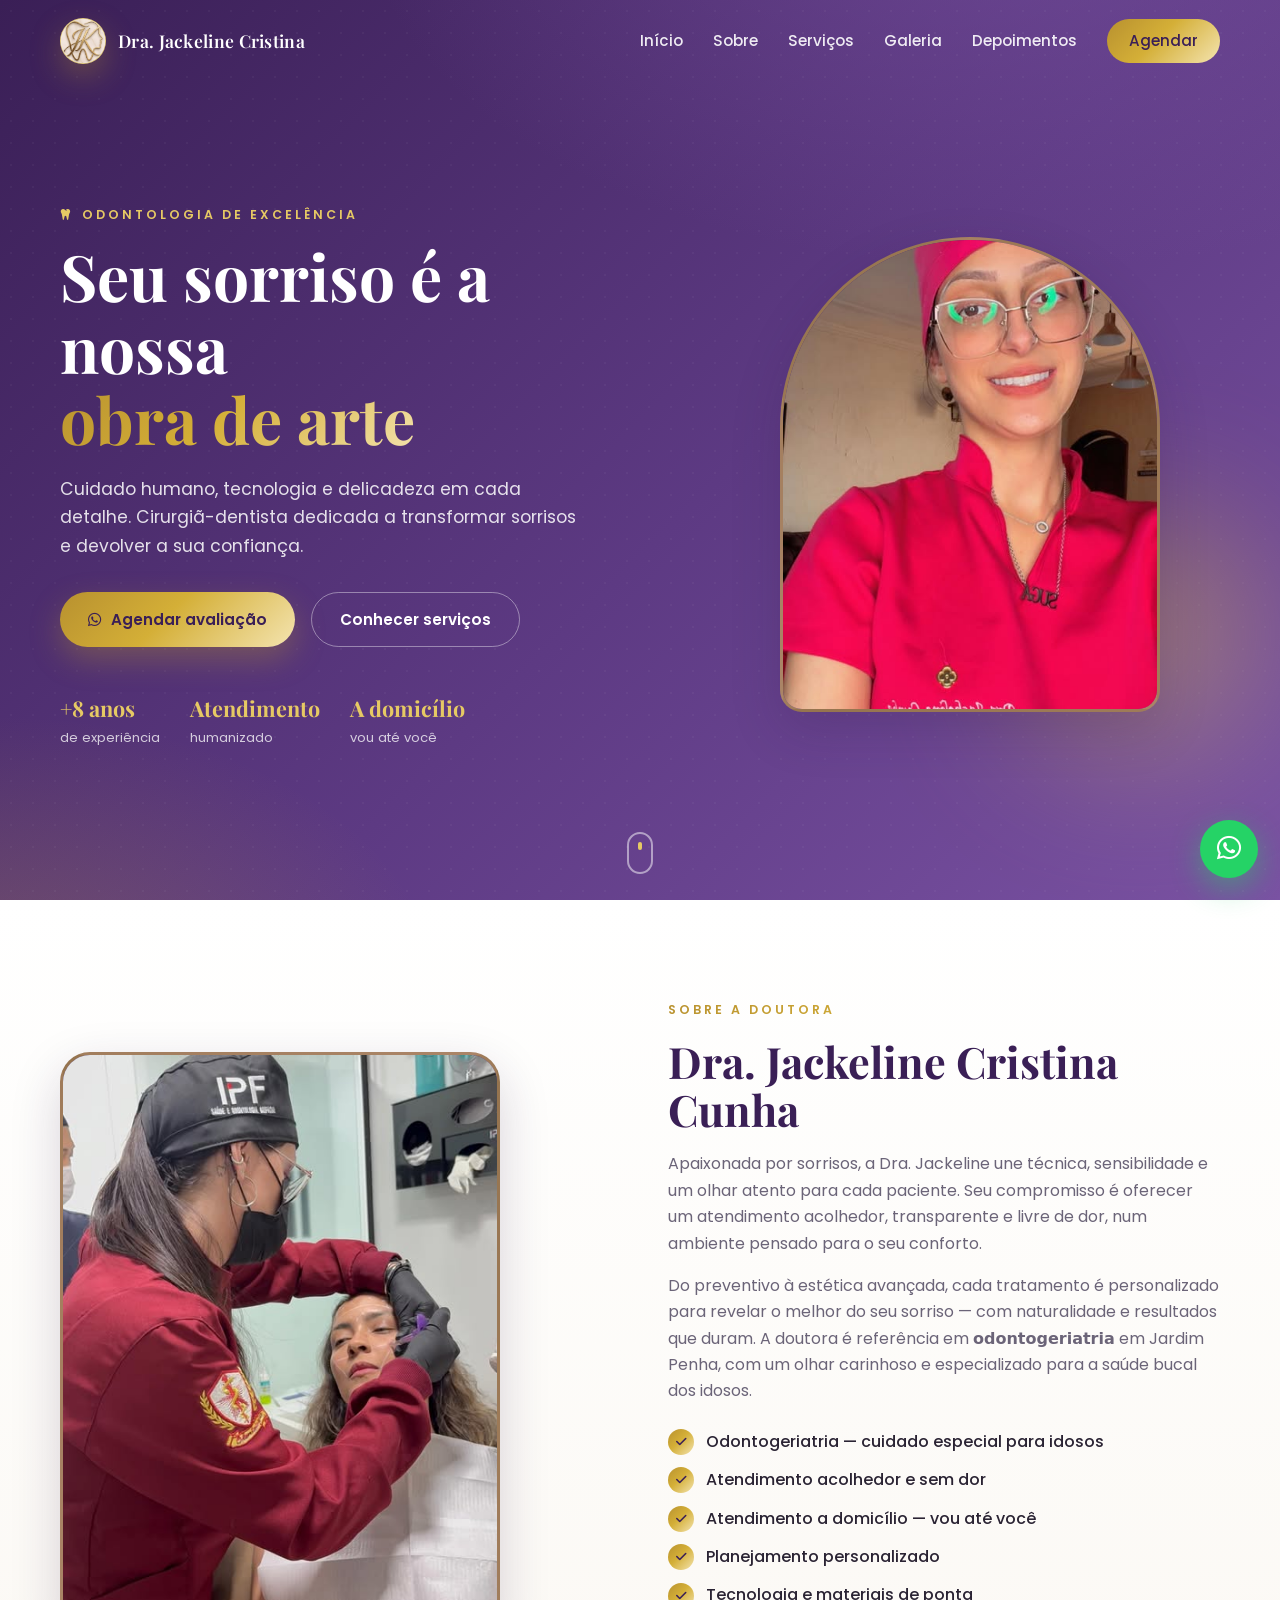
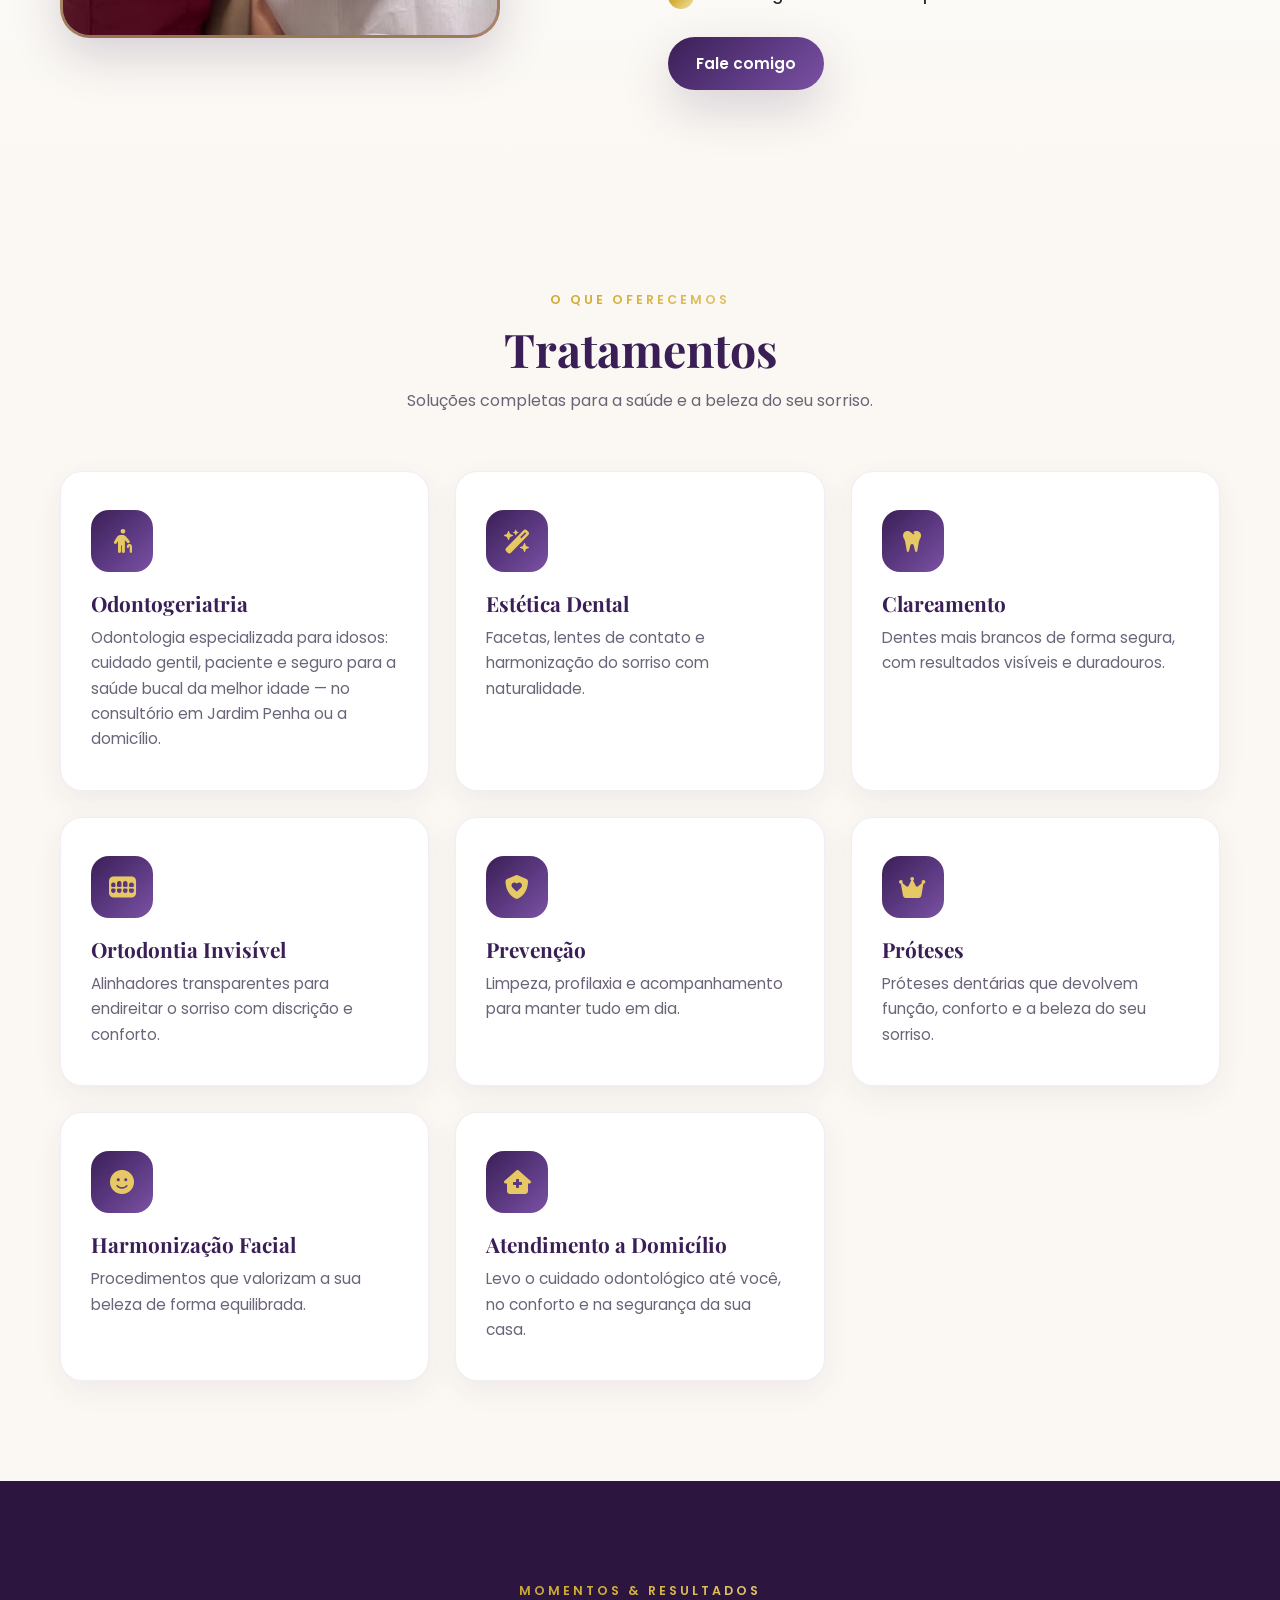
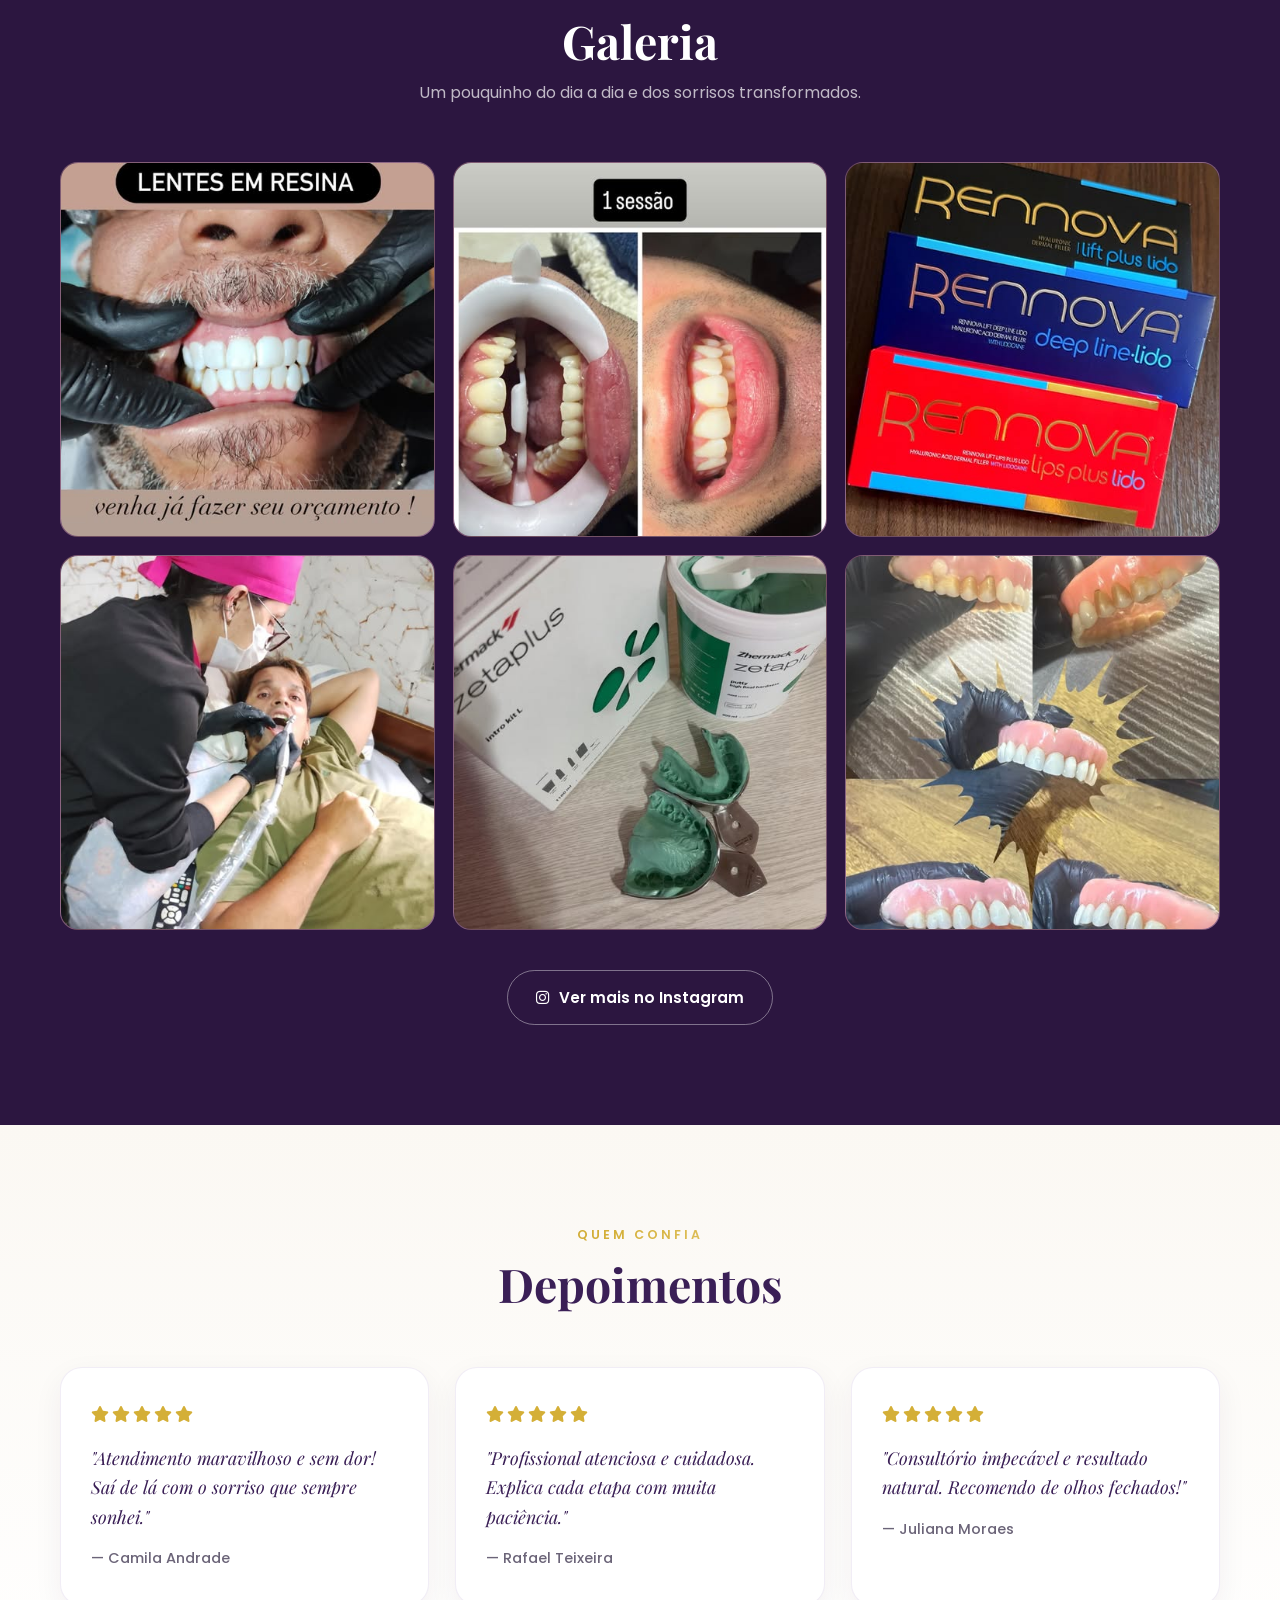
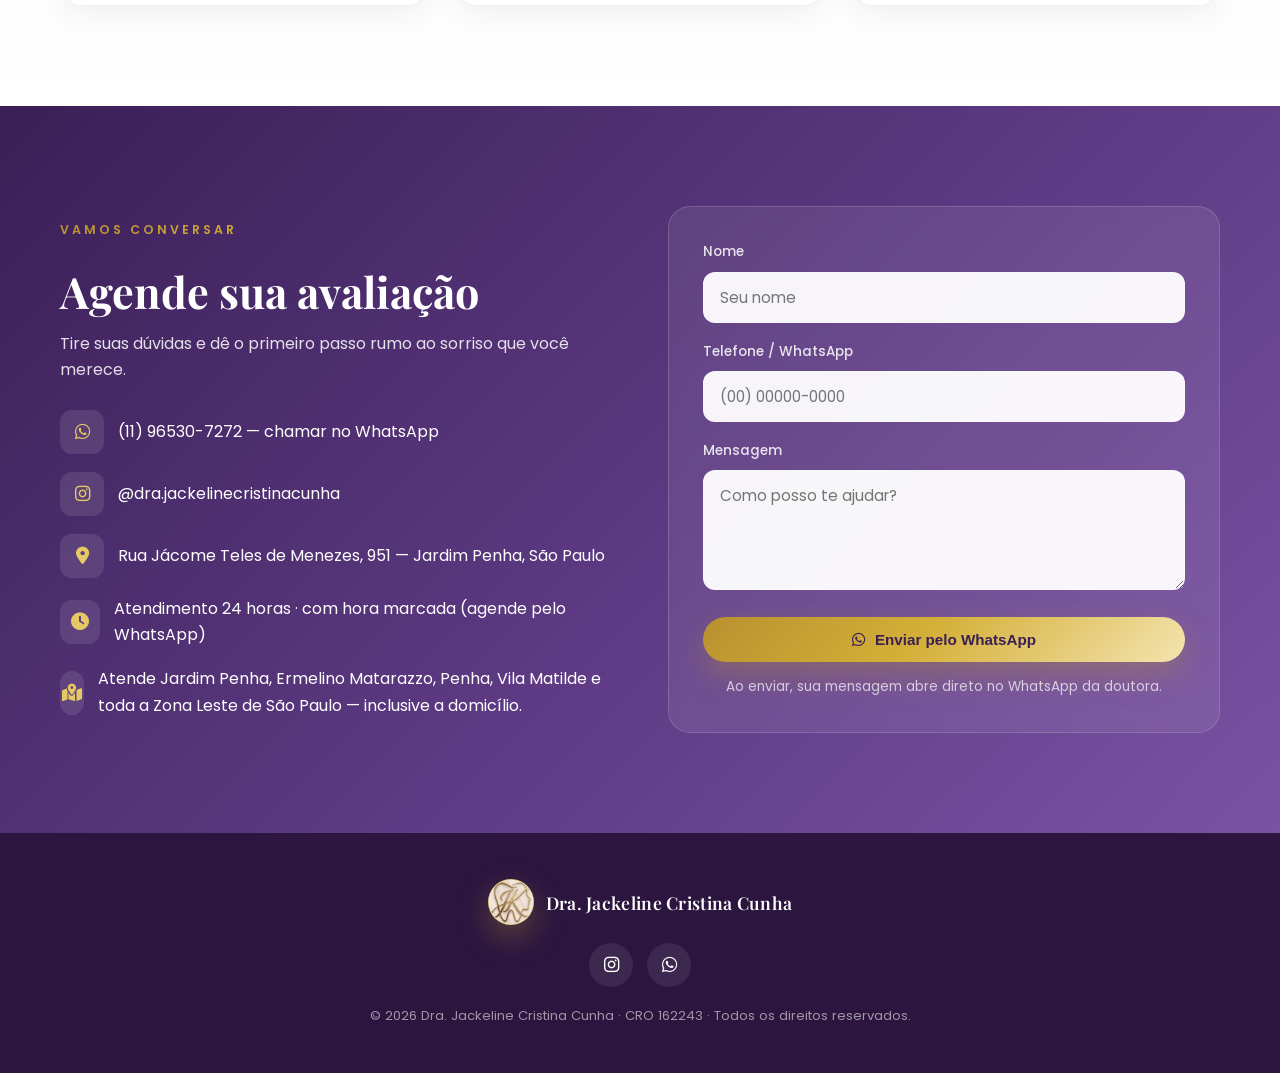
==== commit 53815377: "Atualiza telefone/WhatsApp para o numero da secretaria (11) 96530-7272." ====
--- a/index.html
+++ b/index.html
@@ -49,7 +49,7 @@
     "logo": "https://drajackelinecunha.com.br/assets/img/logo-jk.png",
     "@id": "https://drajackelinecunha.com.br/",
     "url": "https://drajackelinecunha.com.br/",
-    "telephone": "+55-11-94018-0104",
+    "telephone": "+55-11-96530-7272",
     "priceRange": "$$",
     "currenciesAccepted": "BRL",
     "description": "Odontogeriatria (odontologia para idosos) e clínica geral em Jardim Penha, São Paulo. Estética dental, clareamento, ortodontia invisível, próteses e harmonização facial, com atendimento a domicílio.",
@@ -302,7 +302,7 @@
         <ul class="contact-list">
           <li>
             <i class="fa-brands fa-whatsapp"></i>
-            <a href="https://wa.me/5511940180104?text=Ol%C3%A1%2C%20gostaria%20de%20agendar%20uma%20avalia%C3%A7%C3%A3o" target="_blank" rel="noopener">(11) 94018-0104 — chamar no WhatsApp</a>
+            <a href="https://wa.me/5511965307272?text=Ol%C3%A1%2C%20gostaria%20de%20agendar%20uma%20avalia%C3%A7%C3%A3o" target="_blank" rel="noopener">(11) 96530-7272 — chamar no WhatsApp</a>
           </li>
           <li>
             <i class="fa-brands fa-instagram"></i>
@@ -322,7 +322,7 @@
           </li>
         </ul>
       </div>
-      <form class="contato-form reveal" id="waForm" data-phone="5511940180104">
+      <form class="contato-form reveal" id="waForm" data-phone="5511965307272">
         <div class="field">
           <label for="nome">Nome</label>
           <input type="text" id="nome" name="nome" placeholder="Seu nome" required />
@@ -350,14 +350,14 @@
       </div>
       <div class="social">
         <a href="https://www.instagram.com/dra.jackelinecristinacunha/" target="_blank" rel="noopener" aria-label="Instagram"><i class="fa-brands fa-instagram"></i></a>
-        <a href="https://wa.me/5511940180104" target="_blank" rel="noopener" aria-label="WhatsApp"><i class="fa-brands fa-whatsapp"></i></a>
+        <a href="https://wa.me/5511965307272" target="_blank" rel="noopener" aria-label="WhatsApp"><i class="fa-brands fa-whatsapp"></i></a>
       </div>
       <p class="copy">© <span id="year"></span> Dra. Jackeline Cristina Cunha · CRO 162243 · Todos os direitos reservados.</p>
     </div>
   </footer>
 
   <!-- WhatsApp flutuante -->
-  <a href="https://wa.me/5511940180104?text=Ol%C3%A1%2C%20gostaria%20de%20agendar%20uma%20avalia%C3%A7%C3%A3o" class="whats-float" target="_blank" rel="noopener" aria-label="Falar no WhatsApp">
+  <a href="https://wa.me/5511965307272?text=Ol%C3%A1%2C%20gostaria%20de%20agendar%20uma%20avalia%C3%A7%C3%A3o" class="whats-float" target="_blank" rel="noopener" aria-label="Falar no WhatsApp">
     <i class="fa-brands fa-whatsapp"></i>
   </a>
 
